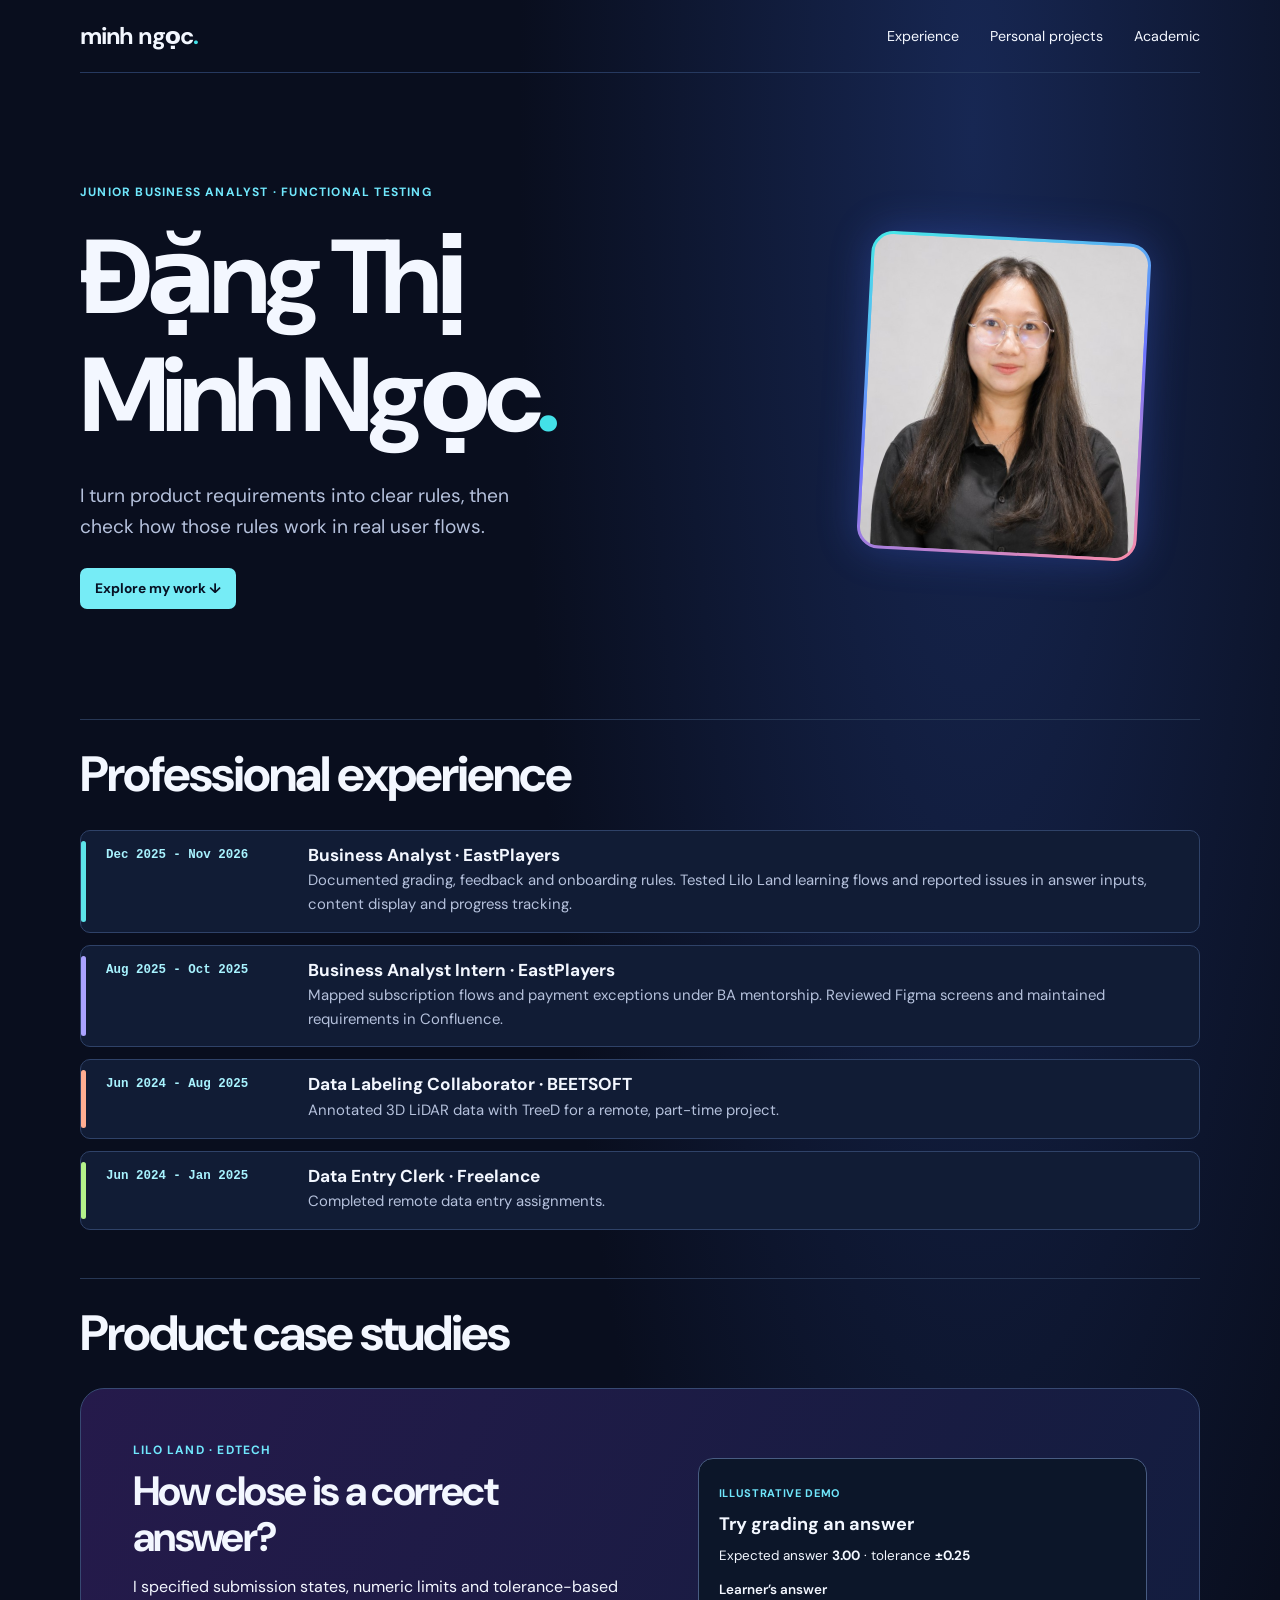
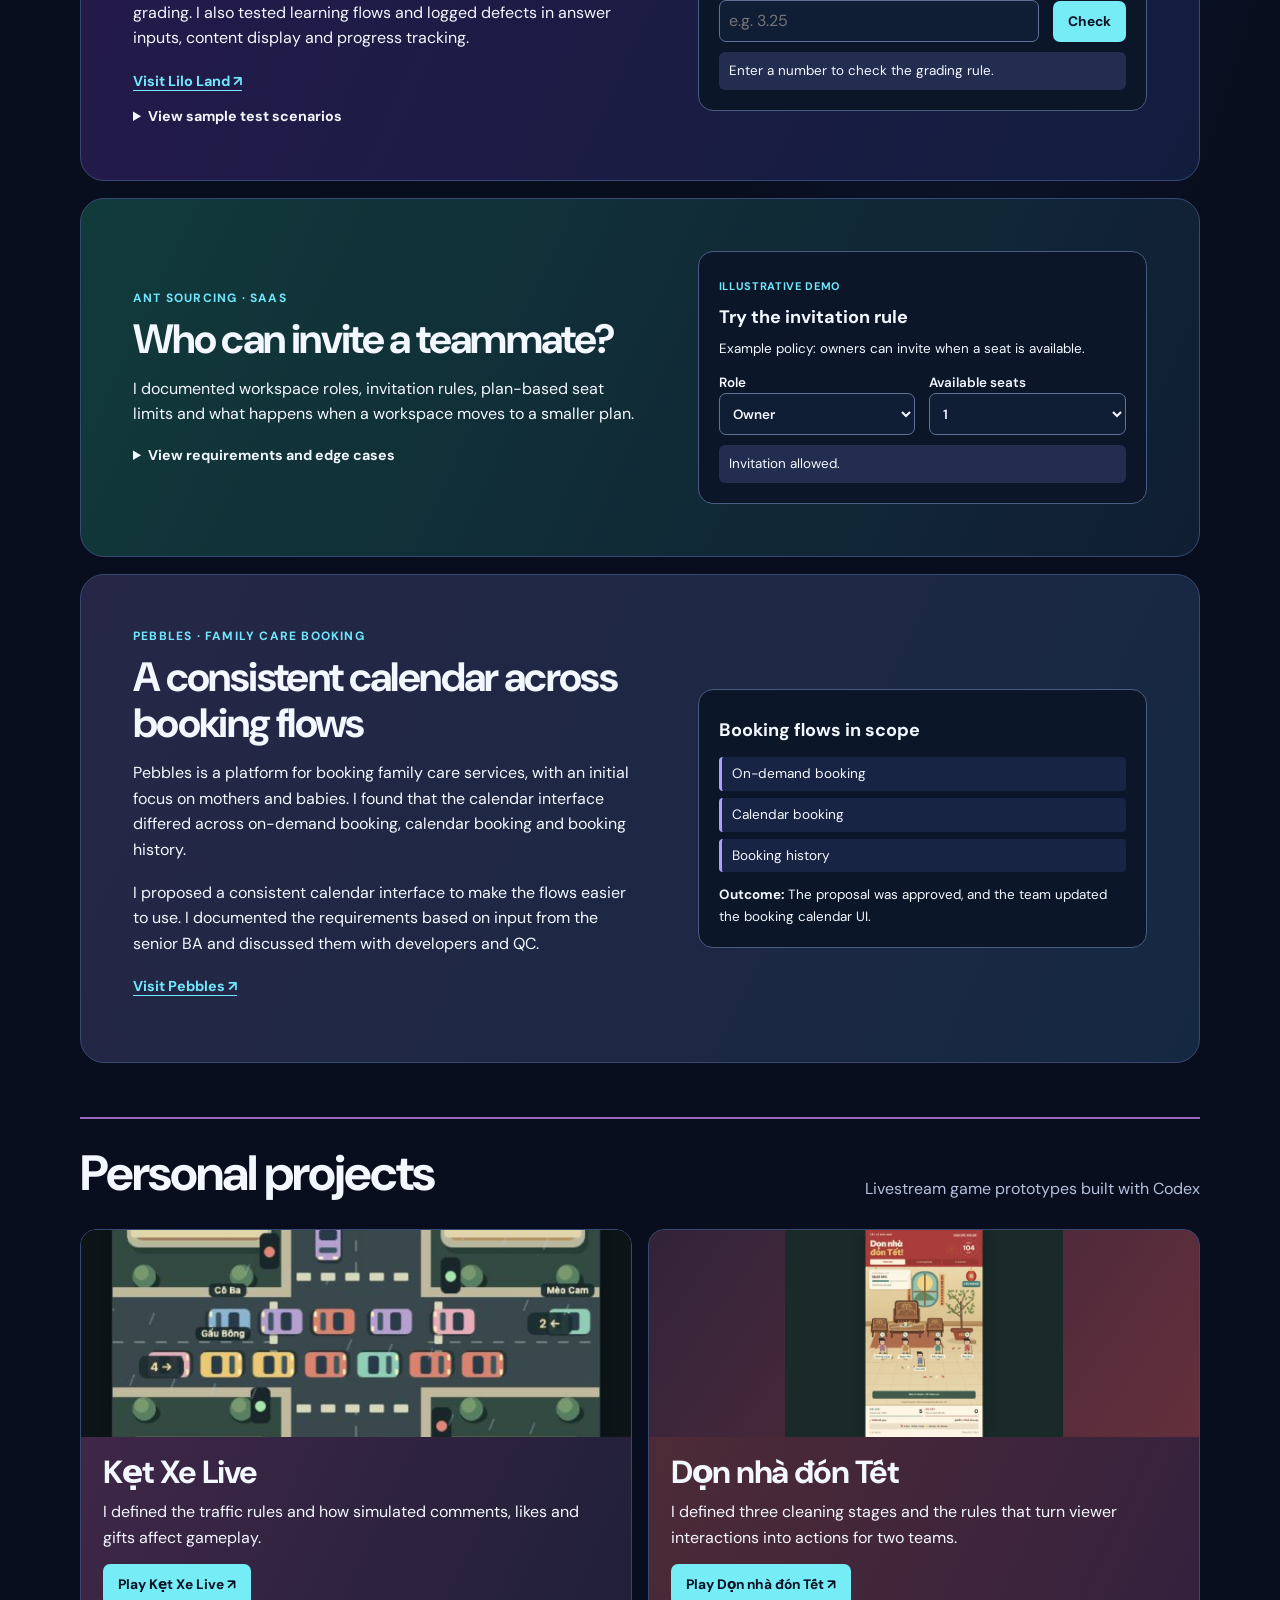
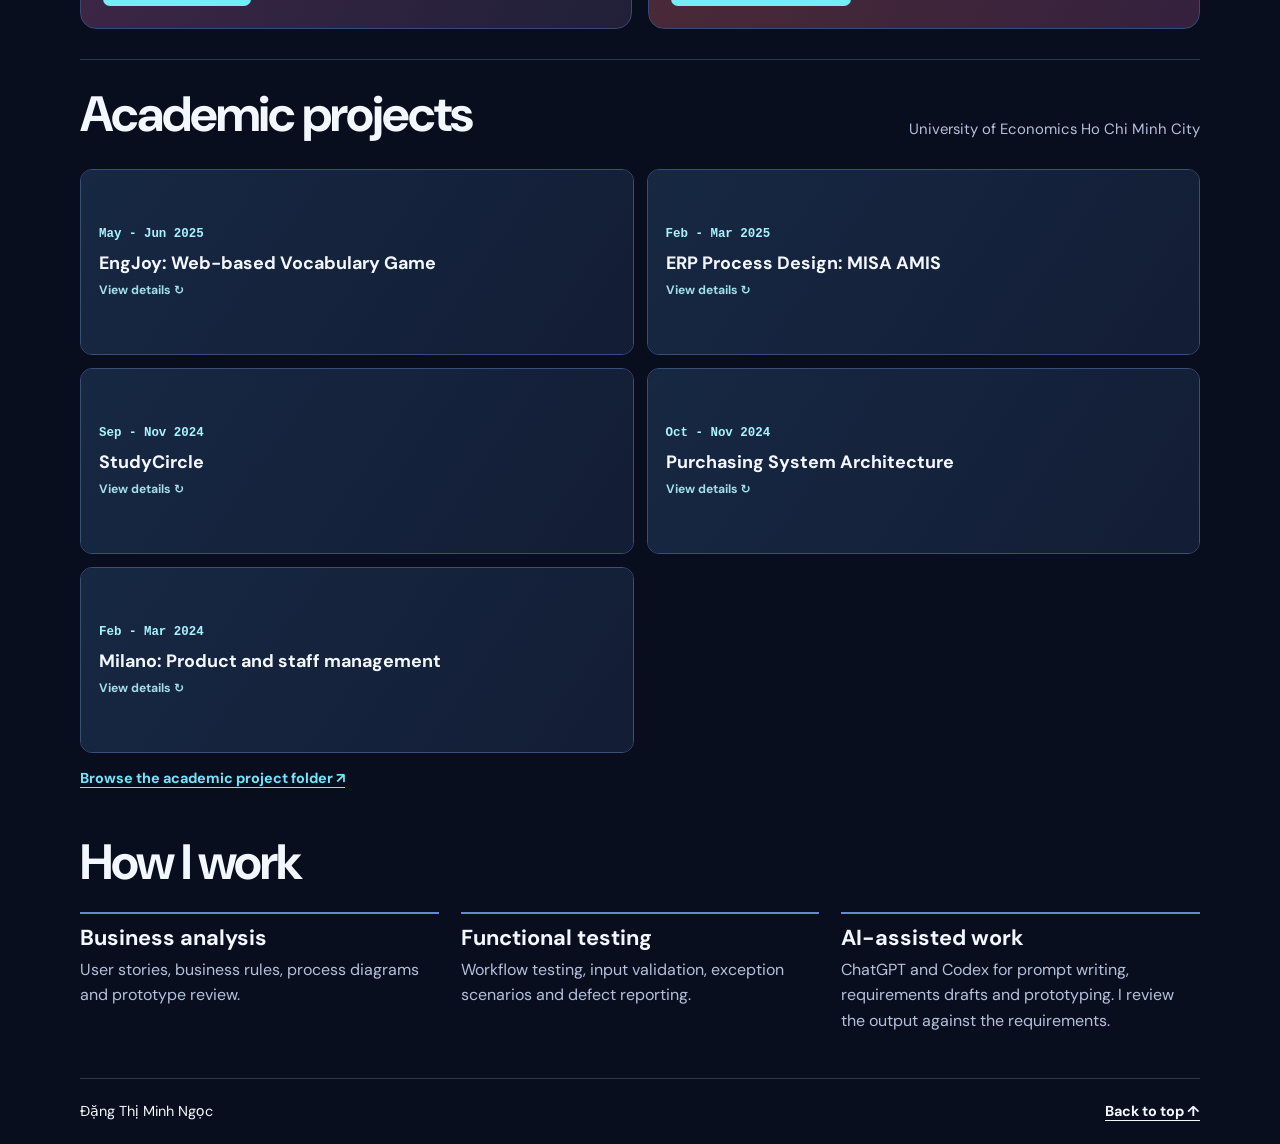
==== index.html @ a95e56b0 "Record approved Pebbles calendar update" ====
<!doctype html>
<html lang="en">
<head>
<meta charset="utf-8">
<meta name="viewport" content="width=device-width,initial-scale=1">
<meta name="description" content="Đặng Thị Minh Ngọc’s portfolio of business analysis, functional testing and AI-assisted prototyping.">
<title>Minh Ngọc · Business Analyst Portfolio</title>
<link rel="stylesheet" href="style.css?v=20261112-3">
<script src="portfolio.js?v=20261112-3" defer></script>
</head>
<body>
<a class="skip" href="#main">Skip to content</a>
<header class="shell nav"><a class="wordmark" href="#">minh ngọc<span>.</span></a><nav aria-label="Main"><a href="#experience">Experience</a><a href="#personal">Personal projects</a><a href="#academic">Academic</a></nav></header>
<main id="main">
<section class="shell hero">
  <div><p class="eyebrow">Junior Business Analyst · Functional Testing</p><h1>Đặng Thị<br>Minh Ngọc<span>.</span></h1>
  <p class="intro">I turn product requirements into clear rules, then check how those rules work in real user flows.</p>
  <div class="actions"><a class="button" href="#work">Explore my work ↓</a></div></div>
  <figure class="hero-photo"><img src="portrait-ngoc.jpg" alt="Portrait of Đặng Thị Minh Ngọc" width="648" height="810"></figure>
</section>
<section class="shell timeline-section" id="experience">
  <div class="section-title"><h2>Professional experience</h2></div>
  <ol class="timeline">
    <li><time>Dec 2025 - Nov 2026</time><div><h3>Business Analyst · EastPlayers</h3><p>Documented grading, feedback and onboarding rules. Tested Lilo Land learning flows and reported issues in answer inputs, content display and progress tracking.</p></div></li>
    <li><time>Aug 2025 - Oct 2025</time><div><h3>Business Analyst Intern · EastPlayers</h3><p>Mapped subscription flows and payment exceptions under BA mentorship. Reviewed Figma screens and maintained requirements in Confluence.</p></div></li>
    <li><time>Jun 2024 - Aug 2025</time><div><h3>Data Labeling Collaborator · BEETSOFT</h3><p>Annotated 3D LiDAR data with TreeD for a remote, part-time project.</p></div></li>
    <li><time>Jun 2024 - Jan 2025</time><div><h3>Data Entry Clerk · Freelance</h3><p>Completed remote data entry assignments.</p></div></li>
  </ol>
</section>
<section class="shell work" id="work">
  <div class="section-title"><h2>Product case studies</h2></div>
  <article class="case lilac" id="lilo">
    <div class="case-copy"><p class="eyebrow">Lilo Land · EdTech</p><h3>How close is a correct answer?</h3><p>I specified submission states, numeric limits and tolerance-based grading. I also tested learning flows and logged defects in answer inputs, content display and progress tracking.</p>
    <a class="text-link product-link" href="https://liloland.ai/">Visit Lilo Land ↗</a><details><summary>View sample test scenarios</summary><table><thead><tr><th scope="col">Input</th><th scope="col">Expected result</th></tr></thead><tbody><tr><td>3.25</td><td>Accepted at the upper boundary</td></tr><tr><td>3.26</td><td>Outside the allowed range</td></tr><tr><td>Empty</td><td>Prompt to enter a number</td></tr></tbody></table></details></div>
    <div class="sample"><span class="tag">Illustrative demo</span><h4>Try grading an answer</h4><p>Expected answer <strong>3.00</strong> · tolerance <strong>±0.25</strong></p>
    <form id="grade"><label for="answer">Learner’s answer</label><div class="row"><input id="answer" type="number" step="any" placeholder="e.g. 3.25"><button>Check</button></div></form><p id="grade-result" role="status">Enter a number to check the grading rule.</p></div>
  </article>
  <article class="case mint" id="ant">
    <div class="case-copy"><p class="eyebrow">Ant Sourcing · SaaS</p><h3>Who can invite a teammate?</h3><p>I documented workspace roles, invitation rules, plan-based seat limits and what happens when a workspace moves to a smaller plan.</p><details><summary>View requirements and edge cases</summary><ul><li>Define which roles can invite members.</li><li>Check the seat limit before allowing an invitation.</li><li>Describe the effect of a lower limit when a plan changes.</li></ul></details></div>
    <div class="sample"><span class="tag">Illustrative demo</span><h4>Try the invitation rule</h4><p>Example policy: owners can invite when a seat is available.</p><div class="fields"><label>Role<select id="role"><option>Owner</option><option>Member</option></select></label><label>Available seats<select id="seats"><option>1</option><option>0</option></select></label></div><p id="invite-result" role="status">Invitation allowed.</p></div>
  </article>
  <article class="case pebbles" id="pebbles">
    <div class="case-copy"><p class="eyebrow">Pebbles · Family care booking</p>
      <h3>A consistent calendar across booking flows</h3>
      <p>Pebbles is a platform for booking family care services, with an initial focus on mothers and babies. I found that the calendar interface differed across on-demand booking, calendar booking and booking history.</p>
      <p>I proposed a consistent calendar interface to make the flows easier to use. I documented the requirements based on input from the senior BA and discussed them with developers and QC.</p>
      <a class="text-link product-link" href="https://www.pebbles.vn/">Visit Pebbles ↗</a>
    </div>
    <div class="sample pebbles-scope"><h4>Booking flows in scope</h4><ul><li>On-demand booking</li><li>Calendar booking</li><li>Booking history</li></ul><p><strong>Outcome:</strong> The proposal was approved, and the team updated the booking calendar UI.</p></div>
  </article>
</section>
<section class="shell personal" id="personal">
  <div class="section-title"><h2>Personal projects</h2><p>Livestream game prototypes built with Codex</p></div>
  <div class="personal-grid">
  <article class="case peach" id="game">
    <a class="game-shot traffic-shot" href="ket-xe-live.html" aria-label="Play Kẹt Xe Live"><img src="ket-xe-preview-road.png" alt="An early prototype of Kẹt Xe Live showing cars at an intersection" width="609" height="1049" loading="lazy"></a>
    <div class="case-copy"><h3>Kẹt Xe Live</h3><p>I defined the traffic rules and how simulated comments, likes and gifts affect gameplay.</p><a class="button" href="ket-xe-live.html">Play Kẹt Xe Live ↗</a></div>
  </article>
  <article class="case coral" id="tet">
    <a class="game-shot tet-shot" href="don-nha-don-tet.html" aria-label="Play Dọn nhà đón Tết"><img src="don-nha-don-tet.webp" alt="Dọn nhà đón Tết game preview" loading="lazy"></a>
    <div class="case-copy"><h3>Dọn nhà đón Tết</h3><p>I defined three cleaning stages and the rules that turn viewer interactions into actions for two teams.</p><a class="button" href="don-nha-don-tet.html">Play Dọn nhà đón Tết ↗</a></div>
  </article>
  </div>
</section>
<section class="shell academic" id="academic">
  <div class="section-title"><h2>Academic projects</h2><p>University of Economics Ho Chi Minh City</p></div>
  <div class="academic-grid">
    <article class="flashcard" id="academic-engjoy">
      <button type="button" class="flash-front" aria-expanded="false" aria-controls="back-engjoy" aria-label="Show details for EngJoy: Web-based Vocabulary Game">
        <time>May - Jun 2025</time><span class="flash-title">EngJoy: Web-based Vocabulary Game</span><span class="flip-label">View details ↻</span>
      </button>
      <div class="flash-back" id="back-engjoy" hidden>
        <h3>EngJoy: Web-based Vocabulary Game</h3><p>Documented game rules, player profiles and admin functions. Collaborated on Figma screens and basic HTML/CSS.</p>
        <div class="flash-actions"><a href="https://docs.google.com/document/d/1dNjX5v_rsX0HrX28JHPw7jKJvVsQjru3HHD4b1sFQSo/view" class="text-link">View project report ↗</a><button type="button" class="flash-return" aria-label="Back to EngJoy: Web-based Vocabulary Game card">Back ↺</button></div>
      </div>
    </article>
    <article class="flashcard" id="academic-erp">
      <button type="button" class="flash-front" aria-expanded="false" aria-controls="back-erp" aria-label="Show details for ERP Process Design: MISA AMIS">
        <time>Feb - Mar 2025</time><span class="flash-title">ERP Process Design: MISA AMIS</span><span class="flip-label">View details ↻</span>
      </button>
      <div class="flash-back" id="back-erp" hidden>
        <h3>ERP Process Design: MISA AMIS</h3><p>Mapped purchasing and warehouse dispatch and proposed revised processes for a coffee retail chain.</p>
        <div class="flash-actions"><button type="button" class="flash-return" aria-label="Back to ERP Process Design: MISA AMIS card">Back ↺</button></div>
      </div>
    </article>
    <article class="flashcard" id="academic-study">
      <button type="button" class="flash-front" aria-expanded="false" aria-controls="back-study" aria-label="Show details for StudyCircle">
        <time>Sep - Nov 2024</time><span class="flash-title">StudyCircle</span><span class="flip-label">View details ↻</span>
      </button>
      <div class="flash-back" id="back-study" hidden>
        <h3>StudyCircle</h3><p>Helped define features, researched algorithms and built a preliminary WordPress interface for a student collaboration app.</p>
        <div class="flash-actions"><a href="https://docs.google.com/document/d/1-D1Rdw1nfW8jF8IKdkCRYroiP7zIFr1aZHZcARlLDfw/view" class="text-link">View project report ↗</a><button type="button" class="flash-return" aria-label="Back to StudyCircle card">Back ↺</button></div>
      </div>
    </article>
    <article class="flashcard" id="academic-architecture">
      <button type="button" class="flash-front" aria-expanded="false" aria-controls="back-architecture" aria-label="Show details for Purchasing System Architecture">
        <time>Oct - Nov 2024</time><span class="flash-title">Purchasing System Architecture</span><span class="flip-label">View details ↻</span>
      </button>
      <div class="flash-back" id="back-architecture" hidden>
        <h3>Purchasing System Architecture</h3><p>Team project on purchasing operations at Vinut. Mapped purchasing processes and designed functions, an entity relationship diagram and a database schema.</p>
        <div class="flash-actions"><a href="https://docs.google.com/document/d/1ZrGFgz8jDuLn7YAg0ONEC8E73c12IkRY_nWudSZBiCc/view" class="text-link">View project report ↗</a><button type="button" class="flash-return" aria-label="Back to Purchasing System Architecture card">Back ↺</button></div>
      </div>
    </article>
    <article class="flashcard" id="academic-milano">
      <button type="button" class="flash-front" aria-expanded="false" aria-controls="back-milano" aria-label="Show details for Milano: Product and staff management">
        <time>Feb - Mar 2024</time><span class="flash-title">Milano: Product and staff management</span><span class="flip-label">View details ↻</span>
      </button>
      <div class="flash-back" id="back-milano" hidden>
        <h3>Milano: Product and staff management</h3><p>Analysed workflows and modelled proposed changes with BPMN for a fictional company.</p>
        <div class="flash-actions"><button type="button" class="flash-return" aria-label="Back to Milano: Product and staff management card">Back ↺</button></div>
      </div>
    </article>
  </div>
  <a class="text-link academic-folder" href="https://drive.google.com/drive/folders/10Fy2Ztb4IAfSUPyuUKU3ZJGUGBZJPNnF">Browse the academic project folder ↗</a>
</section>
<section class="shell skills" id="skills"><h2>How I work</h2><div class="skills-grid"><div><h3>Business analysis</h3><p>User stories, business rules, process diagrams and prototype review.</p></div><div><h3>Functional testing</h3><p>Workflow testing, input validation, exception scenarios and defect reporting.</p></div><div><h3>AI-assisted work</h3><p>ChatGPT and Codex for prompt writing, requirements drafts and prototyping. I review the output against the requirements.</p></div></div></section>
</main>
<footer class="shell footer"><span>Đặng Thị Minh Ngọc</span><a class="text-link" href="#main">Back to top ↑</a></footer>
</body></html>
---- style.css ----
@import url('https://fonts.googleapis.com/css2?family=DM+Sans:wght@400;500;600;700&family=Playfair+Display:wght@600;700&display=swap');
:root{color-scheme:light;--paper:#f9f7f0;--ink:#232139;--muted:#514e62;--accent:#50328a;--line:#ded9e2;--body:"DM Sans",system-ui,sans-serif;--display:"Playfair Display",Georgia,serif}
*{box-sizing:border-box}
html{scroll-behavior:smooth}
body{margin:0;background:var(--paper);color:var(--ink);font:1rem/1.6 var(--body)}
a{color:inherit}
a:focus-visible,button:focus-visible,select:focus-visible,input:focus-visible,summary:focus-visible{outline:3px solid #7054a4;outline-offset:4px}
img{max-width:100%;display:block}
p,h1,h2,h3,h4,figure{margin:0}
.shell{width:min(1120px,calc(100% - 64px));margin-inline:auto}
.skip{position:absolute;top:-100px;left:10px;background:#fff;padding:12px;z-index:2}
.skip:focus{top:10px}
.nav,.footer{display:flex;justify-content:space-between;align-items:center;padding-block:21px;border-bottom:1px solid var(--line);gap:16px}
.wordmark{font:700 1.48rem var(--display);text-decoration:none;white-space:nowrap}
.wordmark span,.hero h1 span{color:#7659af}
nav{display:flex;gap:clamp(12px,3vw,31px);align-items:center;font-size:.89rem}
nav a{text-decoration:none}
nav a:hover,.text-link:hover{text-decoration:underline}
.nav-cv{border:1px solid #b9a7d3;padding:6px 12px;border-radius:40px;white-space:nowrap}
.hero{display:grid;grid-template-columns:1.4fr .6fr;align-items:center;gap:clamp(24px,6vw,90px);padding-block:clamp(50px,9vw,110px)}
.eyebrow{font-size:.75rem;font-weight:700;letter-spacing:.10em;text-transform:uppercase;color:var(--accent)}
h1,h2,h3{font-family:var(--display);line-height:1.12}
.hero h1{font-size:clamp(3.1rem,8.6vw,7rem);margin:.16em 0 .26em;letter-spacing:-.065em}
.intro{max-width:460px;color:var(--muted);font-size:clamp(1rem,2vw,1.2rem)}
.hero-image{background:#e7dff4;border-radius:49% 49% 22px 22px;padding:13px;max-width:310px;justify-self:center;transform:rotate(3deg)}
.hero-image img{width:100%;height:auto;aspect-ratio:4/4.85;object-fit:cover;object-position:center 33%;border-radius:49% 49% 13px 13px}
figcaption{font-size:.75rem;text-align:center;margin-top:9px}
.actions,.row,.fields{display:flex;align-items:center;gap:14px;flex-wrap:wrap}
.actions{margin-top:25px}
.button,button{display:inline-block;background:var(--ink);color:#fff;text-decoration:none;border:0;border-radius:7px;padding:11px 15px;font:600 .86rem/1.4 var(--body);cursor:pointer}
.button:hover,button:hover{background:var(--accent)}
.text-link{font-size:.9rem;font-weight:700;text-underline-offset:4px}
.section-title{border-top:1px solid var(--line);padding-block:27px;display:flex;align-items:end;justify-content:space-between;gap:14px;flex-wrap:wrap}
h2{font-size:clamp(2rem,4vw,3.1rem);letter-spacing:-.04em}
.section-title p,.skills p{color:var(--muted)}
.case{display:grid;grid-template-columns:1.06fr .94fr;gap:clamp(24px,5vw,58px);align-items:center;padding:clamp(21px,5vw,52px);border-radius:24px;margin-bottom:17px}
.lilac{background:#ece4f7}.mint{background:#e3efe5}.peach{background:#f5e8dd}
.case h3{font-size:clamp(1.75rem,4vw,2.65rem);letter-spacing:-.04em;margin:9px 0 13px}
.case-copy p:not(.eyebrow){margin-bottom:17px}
.sample{padding:20px;background:#fffdfb;border:1px solid #d7cbe3;border-radius:15px}
.tag{font-size:.69rem;color:var(--accent);font-weight:700;text-transform:uppercase;letter-spacing:.06em}
.sample h4{margin:6px 0;font-size:1.13rem}
.sample p,.sample label{font-size:.84rem}
form,.fields{margin-top:12px}
label{display:block;font-weight:600}
input,select{width:100%;font:inherit;min-height:42px;border:1px solid #aca2b7;border-radius:7px;padding:7px 9px;background:white;color:var(--ink)}
.row input{flex:1;min-width:100px}
.fields label{flex:1;min-width:100px}
[role=status]{margin-top:10px;background:#f1edf7;padding:8px 10px;border-radius:6px;min-height:38px}
summary{font-size:.89rem;font-weight:700;cursor:pointer}
table{border-collapse:collapse;margin-top:10px;font-size:.83rem;text-align:left;width:100%}
td,th{border-bottom:1px solid #c8bfd4;padding:6px 8px}
.game-shot{display:block;border-radius:12px;overflow:hidden;background:#251b35}
.game-shot img{width:100%;height:auto}
.skills{padding-block:44px}
.skills-grid{display:grid;grid-template-columns:repeat(3,1fr);gap:22px;margin-top:22px}
.skills-grid div{border-top:2px solid #c5b4e3;padding-top:12px}
.skills-grid h3{font-size:1.36rem;margin-bottom:6px}
.footer{border-top:1px solid var(--line);border-bottom:0;font-size:.9rem}
@media(max-width:740px){.shell{width:calc(100% - 34px)}.case{grid-template-columns:1fr}.skills-grid{grid-template-columns:1fr}.hero{gap:25px}.hero-image{max-width:230px}.hero h1{font-size:clamp(2.55rem,9vw,4.8rem)}}
@media(max-width:490px){.hero{grid-template-columns:1fr}.hero-image{justify-self:start;width:135px;grid-row:1;border-radius:50% 50% 15px 15px;padding:7px}.hero{padding-block:32px}.hero h1{font-size:3.55rem}.hero-image figcaption{font-size:.57rem}.wordmark{font-size:1.18rem}.nav{gap:7px}.nav nav{gap:9px;font-size:.78rem}.nav-cv{padding:4px 8px}}
@media(prefers-reduced-motion:reduce){html{scroll-behavior:auto}}
.hero-card{justify-self:center;width:100%;max-width:340px;background:#e9e1f5;border-radius:19px;padding:24px;box-shadow:7px 8px 0 #d4c5ed;transform:rotate(3deg)}
.hero-card p:not(.eyebrow){display:flex;align-items:center;gap:12px;padding:11px 0;border-bottom:1px solid #cbbce1;font-size:.91rem;font-weight:600}
.hero-card p:last-child{border-bottom:0}
.hero-card span{font-size:.73rem;color:var(--accent)}
@media(max-width:490px){.hero-card{justify-self:start;margin:4px 0 14px;transform:none;max-width:100%}}

/* Portfolio theme */
:root{color-scheme:dark;--paper:#090e1e;--ink:#f3f7ff;--muted:#b5c1dc;--accent:#70e7fc;--line:#273755;--display:"DM Sans",system-ui,sans-serif}
body{background:radial-gradient(ellipse at 76% 3%,#172753 0,transparent 33%),var(--paper)}
.skip{background:#13213b}
.nav{border-color:#26395f}.wordmark{letter-spacing:-.05em}.wordmark span,.hero h1 span{color:#43e1e8}
.hero{grid-template-columns:1.25fr .75fr;position:relative}
.hero h1{font-size:clamp(3.4rem,8.2vw,7rem);font-weight:700}
.hero-photo{margin:0;justify-self:center;width:min(100%,280px);padding:3px;background:linear-gradient(155deg,#46ebe8,#6d74ff 53%,#fb8da9);border-radius:22px;box-shadow:0 0 40px #486df54d;transform:rotate(3deg);overflow:hidden}
.hero-photo img{width:100%;height:auto;aspect-ratio:4/4.55;object-fit:cover;object-position:center 36%;border-radius:19px}
.hero-photo figcaption{margin:0;padding:8px 5px;text-align:center;background:#111a31;color:#deebff;font-size:.72rem;border-radius:0 0 18px 18px}
.button,button{background:#76ecf6;color:#071124;font-weight:700}
.button:hover,button:hover{background:#b9f9ff}
h2{font-weight:700}
.timeline{margin:0 0 48px;padding:0;list-style:none;display:grid;gap:12px}
.timeline li{position:relative;display:grid;grid-template-columns:180px 1fr;gap:22px;padding:15px 20px 15px 25px;border:1px solid #2f4268;border-radius:10px;background:#111c35}
.timeline li::before{content:"";width:5px;position:absolute;inset:10px auto 10px 0;border-radius:3px;background:#5de4ea}
.timeline li:nth-child(2)::before{background:#aaa2ff}.timeline li:nth-child(3)::before{background:#ffad91}.timeline li:nth-child(4)::before{background:#b4f28a}
.timeline time,.academic time{font:600 .78rem/1.5 ui-monospace,monospace;color:#a8f3ff}
.timeline h3,.academic h3{font-size:1.08rem;margin-bottom:4px}
.timeline p,.academic p{color:var(--muted);font-size:.93rem}
.case{border:1px solid #374972}
.case.lilac{background:linear-gradient(115deg,#251a4b,#121d3e)}
.case.mint{background:linear-gradient(115deg,#113a3b,#101e33)}
.case.peach{background:linear-gradient(115deg,#442849,#202038)}
.case.coral{background:linear-gradient(115deg,#512c35,#34213e)}
.case h3{font-size:clamp(1.6rem,3.2vw,2.6rem)}
.sample{background:#0c1629;border-color:#485c82}
.sample [role=status]{background:#222d50}
input,select{background:#101e35;color:var(--ink);border-color:#617196}
td,th{border-color:#485777}
.product-link{display:inline-block;margin:0 0 12px;color:var(--accent)}
.academic-grid{display:grid;grid-template-columns:repeat(2,1fr);gap:13px}
.academic-grid article{background:#121d37;border:1px solid #354a76;border-radius:12px;padding:19px}
.academic-grid h3{margin-top:7px}
.skills-grid div{border-color:#6588ce}
@media(max-width:740px){.hero h1{font-size:clamp(2.6rem,9vw,5.2rem)}}
@media(max-width:490px){.nav{flex-wrap:wrap;gap:7px}.nav nav{gap:13px}.hero{grid-template-columns:1fr}.hero-photo{justify-self:start;width:140px;grid-row:1;transform:none}.hero h1{font-size:clamp(2.65rem,11vw,3.6rem)}.timeline li{grid-template-columns:1fr;gap:5px}.academic-grid{grid-template-columns:1fr}}

.hero-photo img{display:block}
.timeline-section .section-title h2,.personal .section-title h2{text-transform:none}
.case.pebbles{background:linear-gradient(115deg,#262746,#152842)}
.pebbles-scope ul{list-style:none;margin:12px 0;padding:0;display:grid;gap:7px}
.pebbles-scope li{border-left:3px solid #aaa2ff;background:#172443;padding:6px 10px;border-radius:4px;font-size:.85rem}
.personal{margin-top:54px;padding-bottom:30px}
.personal .section-title{border-top:2px solid #9669bf}
.personal-grid{display:grid;grid-template-columns:repeat(2,minmax(0,1fr));gap:16px}
.personal-grid .case{display:flex;flex-direction:column;align-items:stretch;gap:0;padding:0;overflow:hidden;margin:0;border-radius:16px}
.personal-grid .case-copy{display:flex;flex-direction:column;align-items:start;flex:1;padding:18px 22px 22px}
.personal-grid .case h3{margin:0 0 8px;font-size:clamp(1.4rem,3vw,2rem)}
.personal-grid .case-copy p{margin-bottom:14px}
.personal-grid .button{margin-top:auto}
.personal-grid .game-shot{border-radius:0;aspect-ratio:2.65;min-height:135px}
.personal-grid .game-shot img{width:100%;height:100%;object-fit:cover}
.traffic-shot img{object-position:center 52%}
.personal-grid .tet-shot img{object-fit:contain;background:linear-gradient(125deg,#322339,#642f3c)}
.academic-grid .flashcard{display:grid;min-height:186px;padding:0;overflow:hidden;border-color:#394f7a}
.flash-front,.flash-back{min-width:0;padding:18px;display:flex;flex-direction:column;gap:8px;align-items:flex-start;justify-content:center}
.flash-front[hidden],.flash-back[hidden]{display:none}
.flash-front{width:100%;text-align:left;background:linear-gradient(125deg,#172843,#131d35);color:var(--ink);border-radius:0}
.flash-front:hover{background:#223859}
.flash-front:focus-visible{outline-offset:-5px}
.flash-title{font-size:1.12rem;line-height:1.25}
.flip-label{color:#a3dfe8;font-size:.76rem}
.flash-back{background:#172746;animation:reveal-card .23s ease}
.flash-back h3{margin:0}
.flash-actions{display:flex;align-items:center;gap:12px;flex-wrap:wrap}
.flash-return{border:1px solid #5976a8;background:#233759;color:var(--ink);padding:5px 9px;font-size:.78rem}
.flash-return:hover{background:#334c75}
.academic-folder{display:inline-block;margin-top:14px;color:var(--accent)}
@keyframes reveal-card{from{transform:perspective(800px) rotateY(-14deg);opacity:.45}to{transform:perspective(800px) rotateY(0);opacity:1}}
@media(prefers-reduced-motion:reduce){.flash-back{animation:none}}
@media(max-width:650px){.personal-grid{grid-template-columns:1fr}.personal{margin-top:36px}}
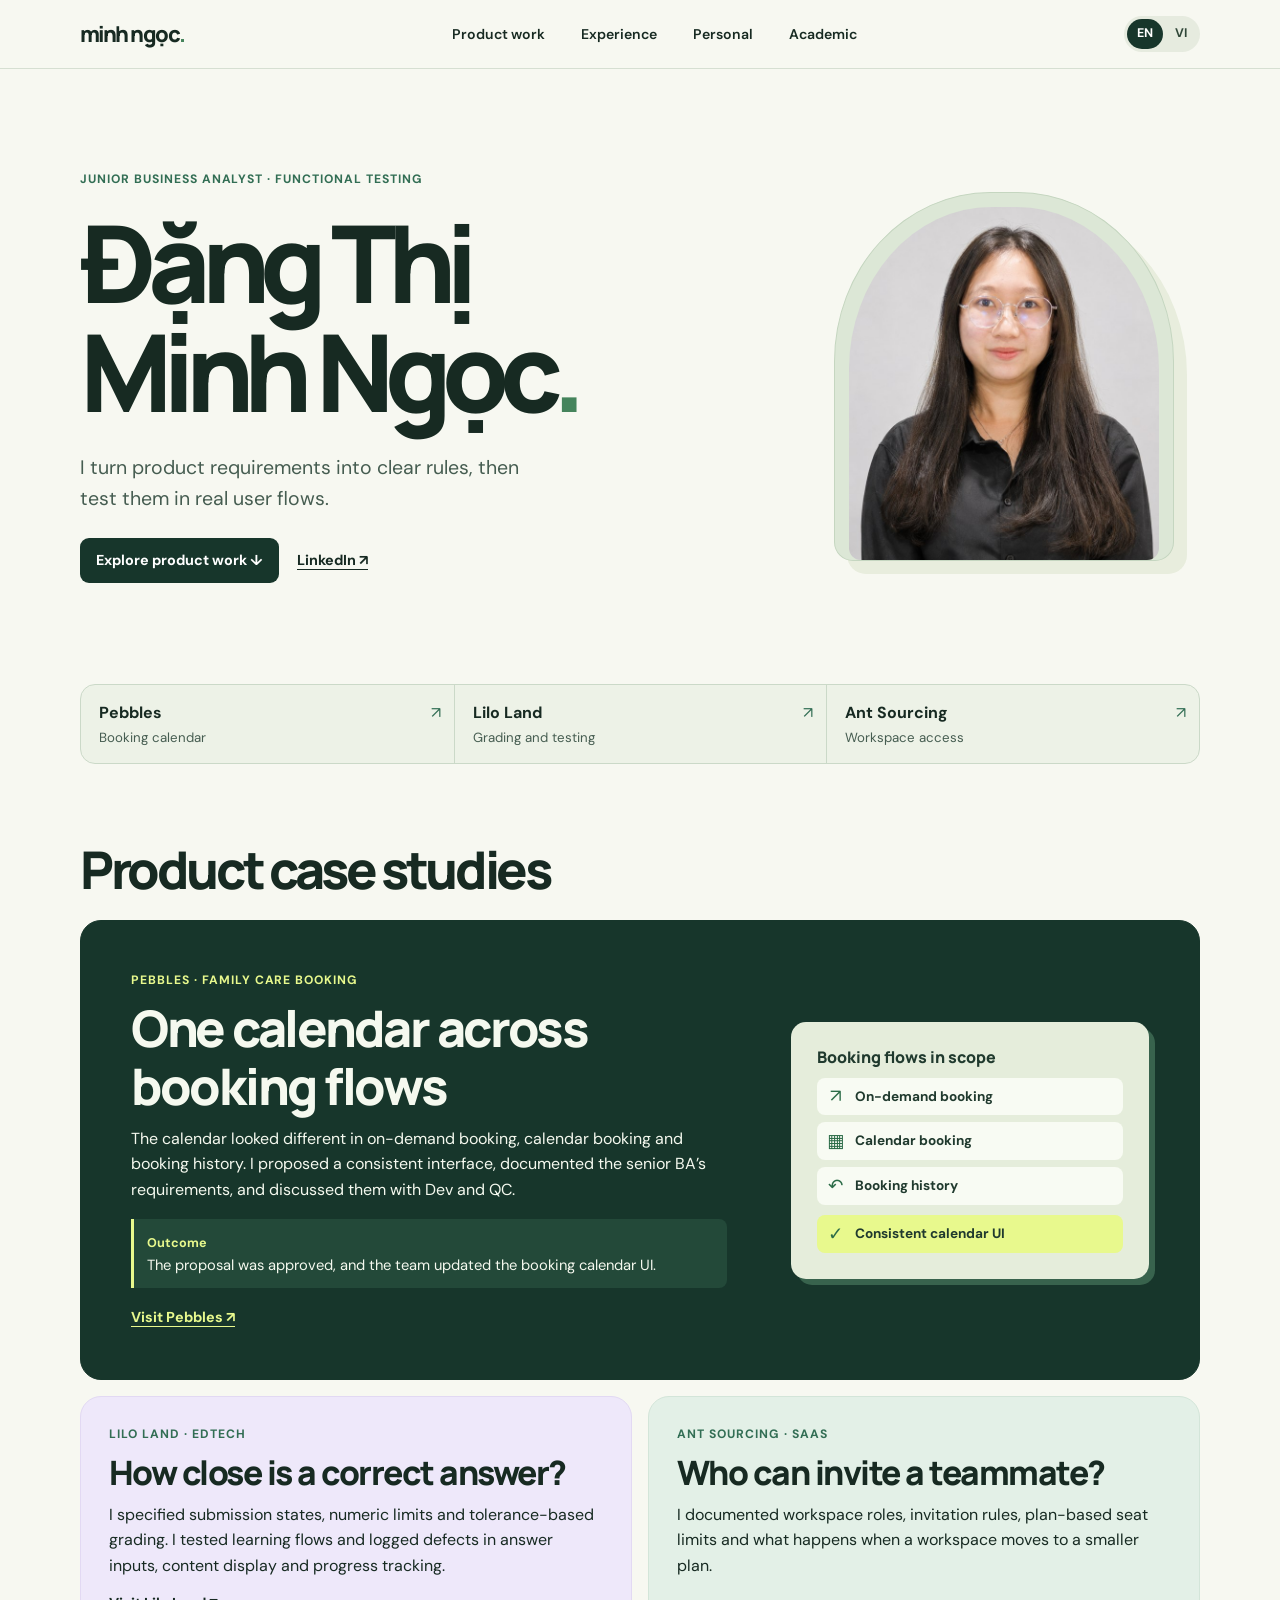
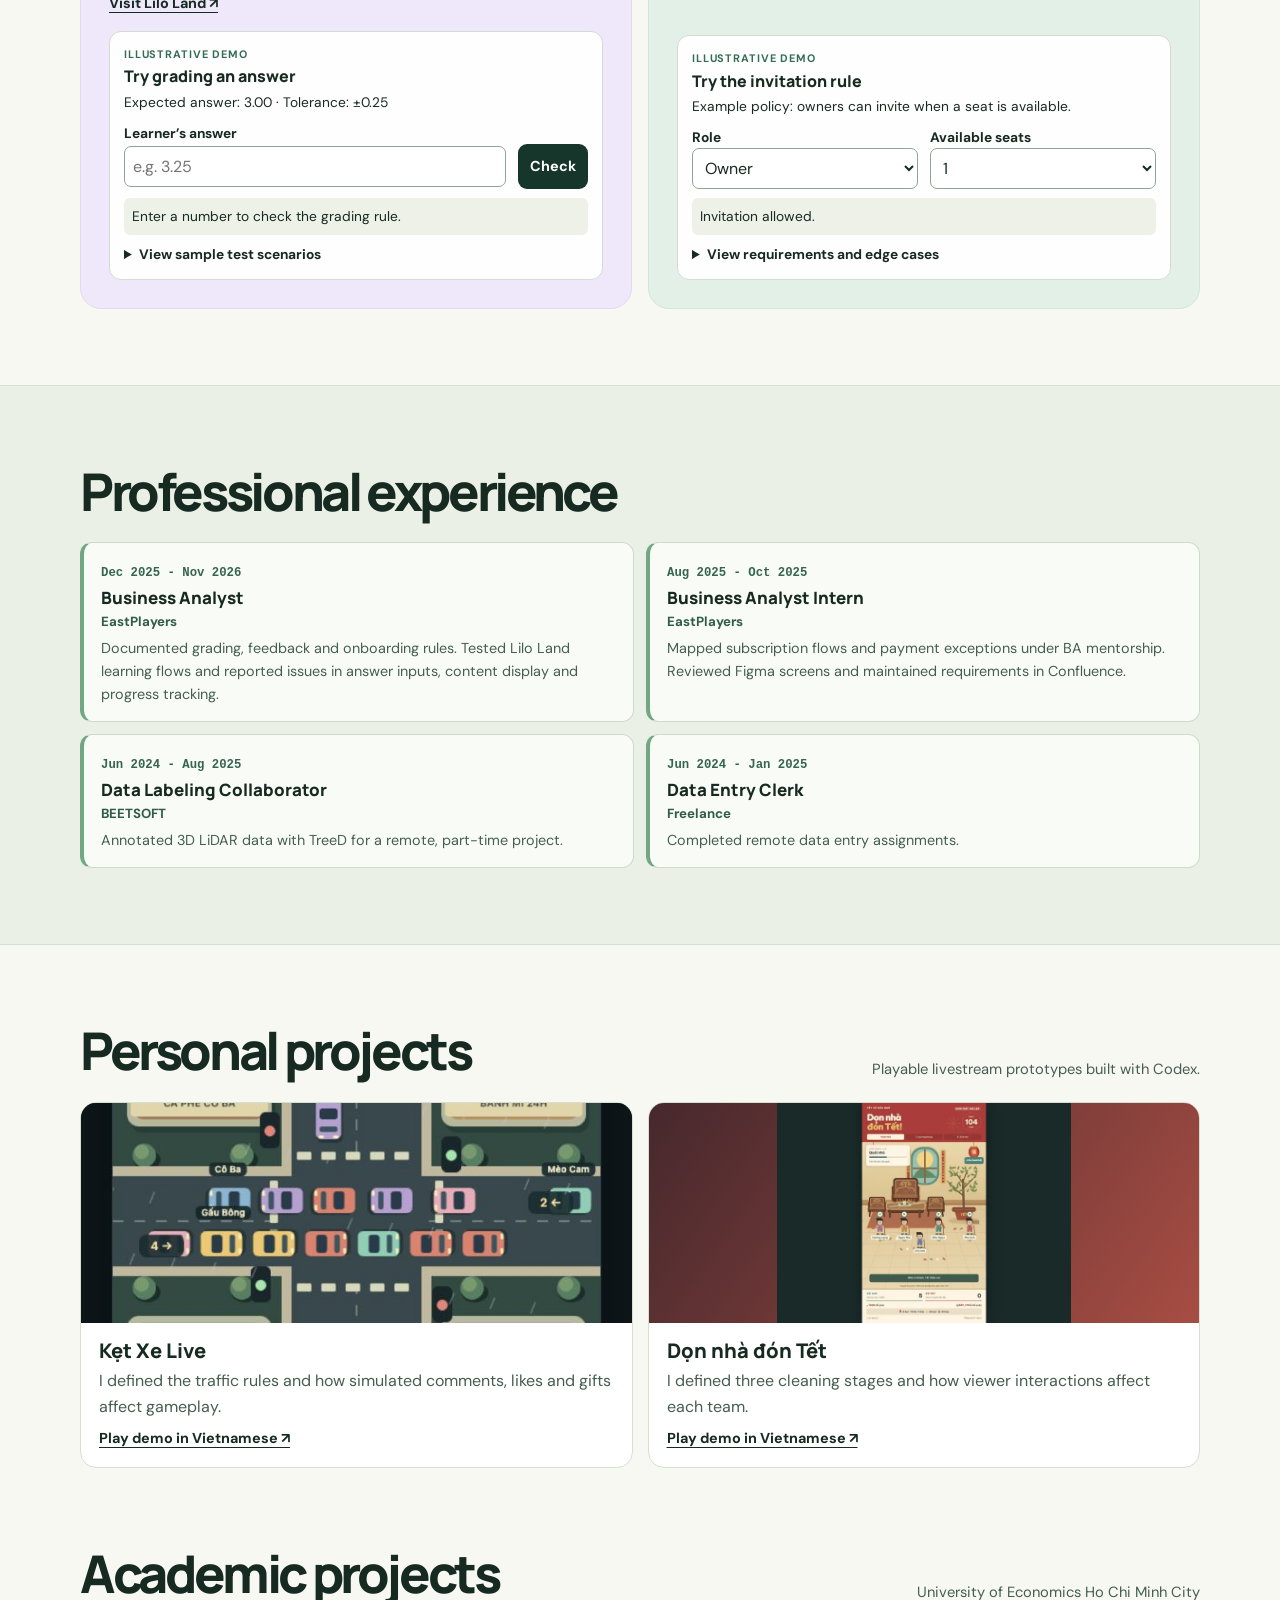
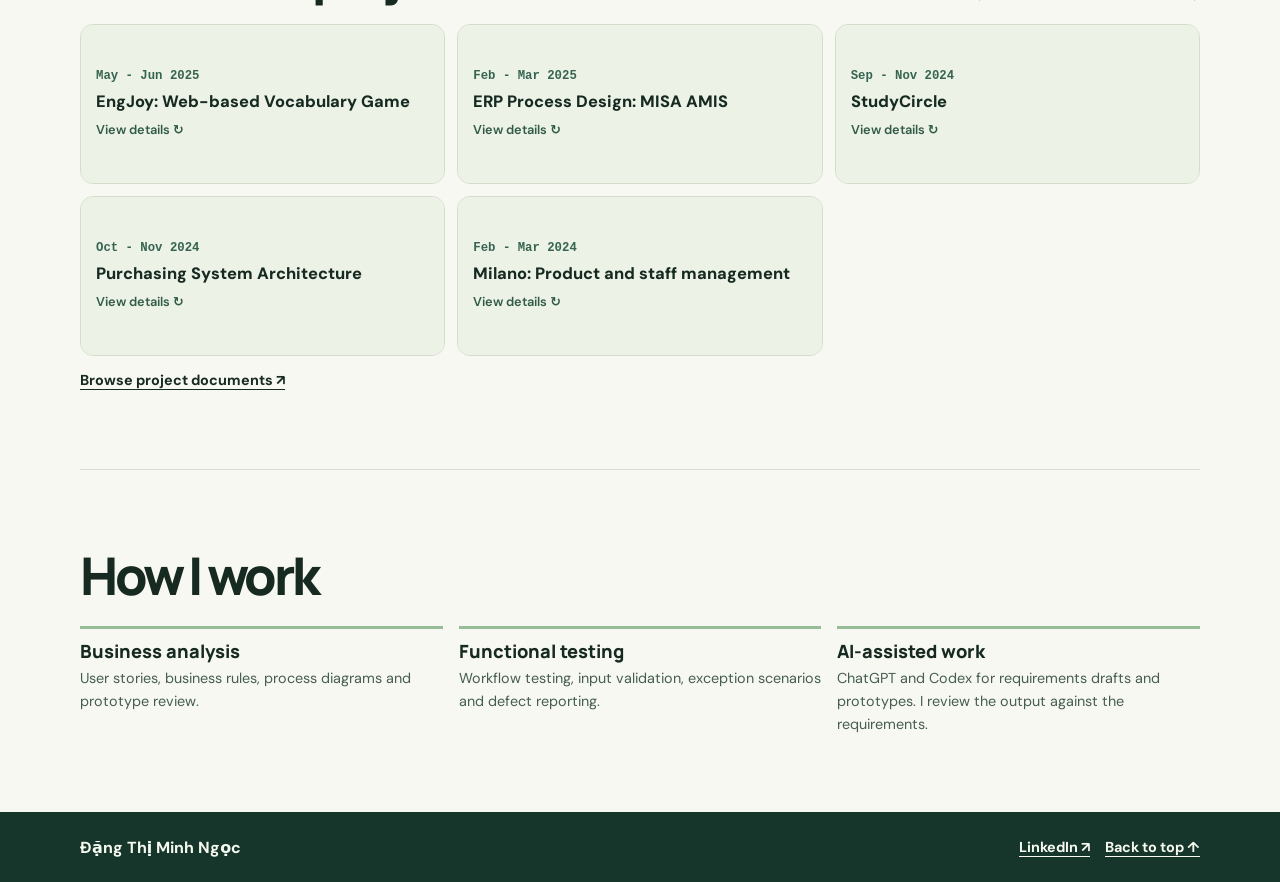
==== commit fa946f83: "Add bilingual portfolio and refresh project presentation" ====
--- a/index.html
+++ b/index.html
@@ -5,115 +5,199 @@
 <meta name="viewport" content="width=device-width,initial-scale=1">
 <meta name="description" content="Đặng Thị Minh Ngọc’s portfolio of business analysis, functional testing and AI-assisted prototyping.">
 <title>Minh Ngọc · Business Analyst Portfolio</title>
-<link rel="stylesheet" href="style.css?v=20261112-3">
-<script src="portfolio.js?v=20261112-3" defer></script>
+<link rel="stylesheet" href="style.css?v=20261112-4">
+<script src="portfolio.js?v=20261112-4" defer></script>
 </head>
 <body>
-<a class="skip" href="#main">Skip to content</a>
-<header class="shell nav"><a class="wordmark" href="#">minh ngọc<span>.</span></a><nav aria-label="Main"><a href="#experience">Experience</a><a href="#personal">Personal projects</a><a href="#academic">Academic</a></nav></header>
+<a data-vi="Bỏ qua đến nội dung" href="#main" class="skip">Skip to content</a>
+<header class="topbar">
+  <div class="shell navigation">
+    <a class="wordmark" href="#main">minh ngọc<span>.</span></a>
+    <nav aria-label="Main navigation" data-vi-aria-label="Điều hướng chính">
+      <a data-vi="Dự án công việc" href="#work" class="">Product work</a>
+      <a data-vi="Kinh nghiệm" href="#experience" class="">Experience</a>
+      <a data-vi="Cá nhân" href="#personal" class="">Personal</a>
+      <a data-vi="Học thuật" href="#academic" class="">Academic</a>
+    </nav>
+    <div class="languages" role="group" aria-label="Language" data-vi-aria-label="Ngôn ngữ">
+      <button type="button" data-language="en" aria-pressed="true" lang="en" aria-label="English">EN</button>
+      <button type="button" data-language="vi" aria-pressed="false" lang="vi" aria-label="Tiếng Việt">VI</button>
+    </div>
+  </div>
+</header>
 <main id="main">
-<section class="shell hero">
-  <div><p class="eyebrow">Junior Business Analyst · Functional Testing</p><h1>Đặng Thị<br>Minh Ngọc<span>.</span></h1>
-  <p class="intro">I turn product requirements into clear rules, then check how those rules work in real user flows.</p>
-  <div class="actions"><a class="button" href="#work">Explore my work ↓</a></div></div>
-  <figure class="hero-photo"><img src="portrait-ngoc.jpg" alt="Portrait of Đặng Thị Minh Ngọc" width="648" height="810"></figure>
-</section>
-<section class="shell timeline-section" id="experience">
-  <div class="section-title"><h2>Professional experience</h2></div>
-  <ol class="timeline">
-    <li><time>Dec 2025 - Nov 2026</time><div><h3>Business Analyst · EastPlayers</h3><p>Documented grading, feedback and onboarding rules. Tested Lilo Land learning flows and reported issues in answer inputs, content display and progress tracking.</p></div></li>
-    <li><time>Aug 2025 - Oct 2025</time><div><h3>Business Analyst Intern · EastPlayers</h3><p>Mapped subscription flows and payment exceptions under BA mentorship. Reviewed Figma screens and maintained requirements in Confluence.</p></div></li>
-    <li><time>Jun 2024 - Aug 2025</time><div><h3>Data Labeling Collaborator · BEETSOFT</h3><p>Annotated 3D LiDAR data with TreeD for a remote, part-time project.</p></div></li>
-    <li><time>Jun 2024 - Jan 2025</time><div><h3>Data Entry Clerk · Freelance</h3><p>Completed remote data entry assignments.</p></div></li>
-  </ol>
-</section>
-<section class="shell work" id="work">
-  <div class="section-title"><h2>Product case studies</h2></div>
-  <article class="case lilac" id="lilo">
-    <div class="case-copy"><p class="eyebrow">Lilo Land · EdTech</p><h3>How close is a correct answer?</h3><p>I specified submission states, numeric limits and tolerance-based grading. I also tested learning flows and logged defects in answer inputs, content display and progress tracking.</p>
-    <a class="text-link product-link" href="https://liloland.ai/">Visit Lilo Land ↗</a><details><summary>View sample test scenarios</summary><table><thead><tr><th scope="col">Input</th><th scope="col">Expected result</th></tr></thead><tbody><tr><td>3.25</td><td>Accepted at the upper boundary</td></tr><tr><td>3.26</td><td>Outside the allowed range</td></tr><tr><td>Empty</td><td>Prompt to enter a number</td></tr></tbody></table></details></div>
-    <div class="sample"><span class="tag">Illustrative demo</span><h4>Try grading an answer</h4><p>Expected answer <strong>3.00</strong> · tolerance <strong>±0.25</strong></p>
-    <form id="grade"><label for="answer">Learner’s answer</label><div class="row"><input id="answer" type="number" step="any" placeholder="e.g. 3.25"><button>Check</button></div></form><p id="grade-result" role="status">Enter a number to check the grading rule.</p></div>
-  </article>
-  <article class="case mint" id="ant">
-    <div class="case-copy"><p class="eyebrow">Ant Sourcing · SaaS</p><h3>Who can invite a teammate?</h3><p>I documented workspace roles, invitation rules, plan-based seat limits and what happens when a workspace moves to a smaller plan.</p><details><summary>View requirements and edge cases</summary><ul><li>Define which roles can invite members.</li><li>Check the seat limit before allowing an invitation.</li><li>Describe the effect of a lower limit when a plan changes.</li></ul></details></div>
-    <div class="sample"><span class="tag">Illustrative demo</span><h4>Try the invitation rule</h4><p>Example policy: owners can invite when a seat is available.</p><div class="fields"><label>Role<select id="role"><option>Owner</option><option>Member</option></select></label><label>Available seats<select id="seats"><option>1</option><option>0</option></select></label></div><p id="invite-result" role="status">Invitation allowed.</p></div>
-  </article>
-  <article class="case pebbles" id="pebbles">
-    <div class="case-copy"><p class="eyebrow">Pebbles · Family care booking</p>
-      <h3>A consistent calendar across booking flows</h3>
-      <p>Pebbles is a platform for booking family care services, with an initial focus on mothers and babies. I found that the calendar interface differed across on-demand booking, calendar booking and booking history.</p>
-      <p>I proposed a consistent calendar interface to make the flows easier to use. I documented the requirements based on input from the senior BA and discussed them with developers and QC.</p>
-      <a class="text-link product-link" href="https://www.pebbles.vn/">Visit Pebbles ↗</a>
-    </div>
-    <div class="sample pebbles-scope"><h4>Booking flows in scope</h4><ul><li>On-demand booking</li><li>Calendar booking</li><li>Booking history</li></ul><p><strong>Outcome:</strong> The proposal was approved, and the team updated the booking calendar UI.</p></div>
-  </article>
-</section>
-<section class="shell personal" id="personal">
-  <div class="section-title"><h2>Personal projects</h2><p>Livestream game prototypes built with Codex</p></div>
-  <div class="personal-grid">
-  <article class="case peach" id="game">
-    <a class="game-shot traffic-shot" href="ket-xe-live.html" aria-label="Play Kẹt Xe Live"><img src="ket-xe-preview-road.png" alt="An early prototype of Kẹt Xe Live showing cars at an intersection" width="609" height="1049" loading="lazy"></a>
-    <div class="case-copy"><h3>Kẹt Xe Live</h3><p>I defined the traffic rules and how simulated comments, likes and gifts affect gameplay.</p><a class="button" href="ket-xe-live.html">Play Kẹt Xe Live ↗</a></div>
-  </article>
-  <article class="case coral" id="tet">
-    <a class="game-shot tet-shot" href="don-nha-don-tet.html" aria-label="Play Dọn nhà đón Tết"><img src="don-nha-don-tet.webp" alt="Dọn nhà đón Tết game preview" loading="lazy"></a>
-    <div class="case-copy"><h3>Dọn nhà đón Tết</h3><p>I defined three cleaning stages and the rules that turn viewer interactions into actions for two teams.</p><a class="button" href="don-nha-don-tet.html">Play Dọn nhà đón Tết ↗</a></div>
-  </article>
-  </div>
-</section>
-<section class="shell academic" id="academic">
-  <div class="section-title"><h2>Academic projects</h2><p>University of Economics Ho Chi Minh City</p></div>
-  <div class="academic-grid">
-    <article class="flashcard" id="academic-engjoy">
-      <button type="button" class="flash-front" aria-expanded="false" aria-controls="back-engjoy" aria-label="Show details for EngJoy: Web-based Vocabulary Game">
-        <time>May - Jun 2025</time><span class="flash-title">EngJoy: Web-based Vocabulary Game</span><span class="flip-label">View details ↻</span>
-      </button>
-      <div class="flash-back" id="back-engjoy" hidden>
-        <h3>EngJoy: Web-based Vocabulary Game</h3><p>Documented game rules, player profiles and admin functions. Collaborated on Figma screens and basic HTML/CSS.</p>
-        <div class="flash-actions"><a href="https://docs.google.com/document/d/1dNjX5v_rsX0HrX28JHPw7jKJvVsQjru3HHD4b1sFQSo/view" class="text-link">View project report ↗</a><button type="button" class="flash-return" aria-label="Back to EngJoy: Web-based Vocabulary Game card">Back ↺</button></div>
+  <section class="shell hero">
+    <div class="hero-copy">
+      <p data-vi="Junior Business Analyst · Kiểm thử chức năng" class="eyebrow">Junior Business Analyst · Functional Testing</p>
+      <h1>Đặng Thị<br>Minh Ngọc<span>.</span></h1>
+      <p data-vi="Mình chuyển yêu cầu sản phẩm thành quy tắc rõ ràng, rồi kiểm tra chúng trên luồng người dùng thực tế." class="intro">I turn product requirements into clear rules, then test them in real user flows.</p>
+      <div class="actions"><a data-vi="Xem dự án công việc ↓" href="#work" class="button">Explore product work ↓</a><a data-vi="LinkedIn ↗" href="https://www.linkedin.com/in/minhngoc2004" class="text-link">LinkedIn ↗</a></div>
+    </div>
+    <figure class="hero-photo"><img src="portrait-ngoc.jpg" alt="Portrait of Đặng Thị Minh Ngọc" data-vi-alt="Ảnh chân dung Đặng Thị Minh Ngọc" width="648" height="810" fetchpriority="high"></figure>
+  </section>
+  <nav class="shell quicklinks" aria-label="Product projects" data-vi-aria-label="Các dự án công việc">
+    <a href="#pebbles"><strong>Pebbles</strong><span data-vi="Lịch đặt dịch vụ">Booking calendar</span><i aria-hidden="true">↗</i></a>
+    <a href="#lilo"><strong>Lilo Land</strong><span data-vi="Chấm điểm và kiểm thử">Grading and testing</span><i aria-hidden="true">↗</i></a>
+    <a href="#ant"><strong>Ant Sourcing</strong><span data-vi="Quyền trong không gian làm việc">Workspace access</span><i aria-hidden="true">↗</i></a>
+  </nav>
+
+  <section class="shell work" id="work">
+    <header class="section-head"><h2 data-vi="Dự án công việc">Product case studies</h2></header>
+    <article class="case pebbles" id="pebbles">
+      <div class="case-copy">
+        <p data-vi="Pebbles · Đặt dịch vụ chăm sóc gia đình" class="eyebrow">Pebbles · Family care booking</p>
+        <h3 data-vi="Một giao diện lịch cho ba luồng đặt dịch vụ">One calendar across booking flows</h3>
+        <p data-vi="Giao diện lịch khác nhau ở ba luồng: đặt theo nhu cầu, đặt theo lịch và xem lịch sử đặt dịch vụ. Mình đề xuất đồng bộ giao diện, viết tài liệu theo yêu cầu từ BA senior và trao đổi với Dev, QC.">The calendar looked different in on-demand booking, calendar booking and booking history. I proposed a consistent interface, documented the senior BA’s requirements, and discussed them with Dev and QC.</p>
+        <div class="outcome">
+          <strong data-vi="Kết quả">Outcome</strong>
+          <p data-vi="Đề xuất được duyệt và đội dự án đã sửa giao diện lịch đặt dịch vụ.">The proposal was approved, and the team updated the booking calendar UI.</p>
+        </div>
+        <a data-vi="Xem Pebbles ↗" href="https://www.pebbles.vn/" class="text-link">Visit Pebbles ↗</a>
+      </div>
+      <div class="booking-visual">
+        <h4 data-vi="Ba luồng được đối chiếu">Booking flows in scope</h4>
+        <ol>
+          <li><span aria-hidden="true">↗</span><strong data-vi="Đặt theo nhu cầu">On-demand booking</strong></li>
+          <li><span aria-hidden="true">▦</span><strong data-vi="Đặt theo lịch">Calendar booking</strong></li>
+          <li><span aria-hidden="true">↶</span><strong data-vi="Lịch sử đặt dịch vụ">Booking history</strong></li>
+        </ol>
+        <div class="booking-result"><span aria-hidden="true">✓</span><strong data-vi="Giao diện lịch nhất quán">Consistent calendar UI</strong></div>
       </div>
     </article>
-    <article class="flashcard" id="academic-erp">
-      <button type="button" class="flash-front" aria-expanded="false" aria-controls="back-erp" aria-label="Show details for ERP Process Design: MISA AMIS">
-        <time>Feb - Mar 2025</time><span class="flash-title">ERP Process Design: MISA AMIS</span><span class="flip-label">View details ↻</span>
-      </button>
-      <div class="flash-back" id="back-erp" hidden>
-        <h3>ERP Process Design: MISA AMIS</h3><p>Mapped purchasing and warehouse dispatch and proposed revised processes for a coffee retail chain.</p>
-        <div class="flash-actions"><button type="button" class="flash-return" aria-label="Back to ERP Process Design: MISA AMIS card">Back ↺</button></div>
-      </div>
-    </article>
-    <article class="flashcard" id="academic-study">
-      <button type="button" class="flash-front" aria-expanded="false" aria-controls="back-study" aria-label="Show details for StudyCircle">
-        <time>Sep - Nov 2024</time><span class="flash-title">StudyCircle</span><span class="flip-label">View details ↻</span>
-      </button>
-      <div class="flash-back" id="back-study" hidden>
-        <h3>StudyCircle</h3><p>Helped define features, researched algorithms and built a preliminary WordPress interface for a student collaboration app.</p>
-        <div class="flash-actions"><a href="https://docs.google.com/document/d/1-D1Rdw1nfW8jF8IKdkCRYroiP7zIFr1aZHZcARlLDfw/view" class="text-link">View project report ↗</a><button type="button" class="flash-return" aria-label="Back to StudyCircle card">Back ↺</button></div>
-      </div>
-    </article>
-    <article class="flashcard" id="academic-architecture">
-      <button type="button" class="flash-front" aria-expanded="false" aria-controls="back-architecture" aria-label="Show details for Purchasing System Architecture">
-        <time>Oct - Nov 2024</time><span class="flash-title">Purchasing System Architecture</span><span class="flip-label">View details ↻</span>
-      </button>
-      <div class="flash-back" id="back-architecture" hidden>
-        <h3>Purchasing System Architecture</h3><p>Team project on purchasing operations at Vinut. Mapped purchasing processes and designed functions, an entity relationship diagram and a database schema.</p>
-        <div class="flash-actions"><a href="https://docs.google.com/document/d/1ZrGFgz8jDuLn7YAg0ONEC8E73c12IkRY_nWudSZBiCc/view" class="text-link">View project report ↗</a><button type="button" class="flash-return" aria-label="Back to Purchasing System Architecture card">Back ↺</button></div>
-      </div>
-    </article>
-    <article class="flashcard" id="academic-milano">
-      <button type="button" class="flash-front" aria-expanded="false" aria-controls="back-milano" aria-label="Show details for Milano: Product and staff management">
-        <time>Feb - Mar 2024</time><span class="flash-title">Milano: Product and staff management</span><span class="flip-label">View details ↻</span>
-      </button>
-      <div class="flash-back" id="back-milano" hidden>
-        <h3>Milano: Product and staff management</h3><p>Analysed workflows and modelled proposed changes with BPMN for a fictional company.</p>
-        <div class="flash-actions"><button type="button" class="flash-return" aria-label="Back to Milano: Product and staff management card">Back ↺</button></div>
-      </div>
-    </article>
-  </div>
-  <a class="text-link academic-folder" href="https://drive.google.com/drive/folders/10Fy2Ztb4IAfSUPyuUKU3ZJGUGBZJPNnF">Browse the academic project folder ↗</a>
-</section>
-<section class="shell skills" id="skills"><h2>How I work</h2><div class="skills-grid"><div><h3>Business analysis</h3><p>User stories, business rules, process diagrams and prototype review.</p></div><div><h3>Functional testing</h3><p>Workflow testing, input validation, exception scenarios and defect reporting.</p></div><div><h3>AI-assisted work</h3><p>ChatGPT and Codex for prompt writing, requirements drafts and prototyping. I review the output against the requirements.</p></div></div></section>
+    <div class="work-grid">
+      <article class="case lilac" id="lilo">
+        <div class="case-copy">
+          <p data-vi="Lilo Land · Công nghệ giáo dục" class="eyebrow">Lilo Land · EdTech</p>
+          <h3 data-vi="Gần đúng đến mức nào thì được chấp nhận?">How close is a correct answer?</h3>
+          <p data-vi="Mình mô tả trạng thái nộp bài, giới hạn giá trị và cách chấm theo sai số. Mình kiểm thử luồng học và ghi nhận lỗi nhập đáp án, hiển thị nội dung và theo dõi tiến độ.">I specified submission states, numeric limits and tolerance-based grading. I tested learning flows and logged defects in answer inputs, content display and progress tracking.</p>
+          <a data-vi="Xem Lilo Land ↗" href="https://liloland.ai/" class="text-link">Visit Lilo Land ↗</a>
+        </div>
+        <div class="sample">
+          <p data-vi="Bản minh họa" class="eyebrow">Illustrative demo</p>
+          <h4 data-vi="Thử chấm một đáp án">Try grading an answer</h4>
+          <p data-vi="Đáp án đúng: 3.00 · Sai số cho phép: ±0.25">Expected answer: 3.00 · Tolerance: ±0.25</p>
+          <form id="grade">
+            <label data-vi="Đáp án của người học" for="answer">Learner’s answer</label>
+            <div class="row"><input id="answer" type="number" step="any" placeholder="e.g. 3.25" data-vi-placeholder="Ví dụ: 3.25"><button data-vi="Kiểm tra" type="submit">Check</button></div>
+          </form>
+          <p id="grade-result" role="status"></p>
+          <details><summary data-vi="Xem tình huống kiểm thử mẫu">View sample test scenarios</summary>
+            <table><thead><tr><th data-vi="Đầu vào" scope="col">Input</th><th data-vi="Kết quả mong đợi" scope="col">Expected result</th></tr></thead>
+              <tbody><tr><td>3.25</td><td data-vi="Chấp nhận ở ngưỡng trên">Accepted at the upper boundary</td></tr><tr><td>3.26</td><td data-vi="Vượt khoảng cho phép">Outside the allowed range</td></tr><tr><td data-vi="Để trống">Empty</td><td data-vi="Nhắc nhập số">Prompt to enter a number</td></tr></tbody>
+            </table>
+          </details>
+        </div>
+      </article>
+      <article class="case mint" id="ant">
+        <div class="case-copy">
+          <p data-vi="Ant Sourcing · SaaS" class="eyebrow">Ant Sourcing · SaaS</p>
+          <h3 data-vi="Ai có quyền mời thành viên?">Who can invite a teammate?</h3>
+          <p data-vi="Mình viết tài liệu về vai trò, quyền mời thành viên, số chỗ theo gói và ảnh hưởng khi không gian làm việc hạ gói.">I documented workspace roles, invitation rules, plan-based seat limits and what happens when a workspace moves to a smaller plan.</p>
+        </div>
+        <div class="sample">
+          <p data-vi="Bản minh họa" class="eyebrow">Illustrative demo</p>
+          <h4 data-vi="Thử quy tắc mời thành viên">Try the invitation rule</h4>
+          <p data-vi="Quy tắc minh họa: chủ không gian làm việc có thể mời khi còn chỗ.">Example policy: owners can invite when a seat is available.</p>
+          <div class="fields">
+            <div><label data-vi="Vai trò" for="role">Role</label><select id="role"><option data-vi="Chủ không gian" value="owner">Owner</option><option data-vi="Thành viên" value="member">Member</option></select></div>
+            <div><label data-vi="Số chỗ còn lại" for="seats">Available seats</label><select id="seats"><option value="1">1</option><option value="0">0</option></select></div>
+          </div>
+          <p id="invite-result" role="status"></p>
+          <details><summary data-vi="Xem yêu cầu và tình huống ngoại lệ">View requirements and edge cases</summary>
+            <ul><li data-vi="Xác định vai trò nào được mời thành viên.">Define which roles can invite members.</li><li data-vi="Kiểm tra số chỗ trước khi cho phép mời.">Check seat capacity before allowing an invitation.</li><li data-vi="Mô tả ảnh hưởng khi đổi gói.">Document what happens when the plan changes.</li></ul>
+          </details>
+        </div>
+      </article>
+    </div>
+  </section>
+
+  <section class="experience-band" id="experience">
+    <div class="shell experience">
+      <header class="section-head"><h2 data-vi="Kinh nghiệm làm việc">Professional experience</h2></header>
+      <ol class="timeline">
+        <li><span data-vi="12/2025 - 11/2026" class="date">Dec 2025 - Nov 2026</span><div><h3 data-vi="Business Analyst">Business Analyst</h3><strong class="company">EastPlayers</strong><p data-vi="Viết tài liệu về quy tắc chấm điểm, gửi phản hồi và hướng dẫn người dùng mới. Kiểm thử luồng học ở Lilo Land và ghi nhận lỗi nhập đáp án, hiển thị nội dung, theo dõi tiến độ.">Documented grading, feedback and onboarding rules. Tested Lilo Land learning flows and reported issues in answer inputs, content display and progress tracking.</p></div></li>
+        <li><span data-vi="08/2025 - 10/2025" class="date">Aug 2025 - Oct 2025</span><div><h3 data-vi="Thực tập sinh Business Analyst">Business Analyst Intern</h3><strong class="company">EastPlayers</strong><p data-vi="Vẽ luồng đăng ký gói và mô tả ngoại lệ thanh toán dưới hướng dẫn của BA. Rà soát màn hình Figma và cập nhật yêu cầu trên Confluence.">Mapped subscription flows and payment exceptions under BA mentorship. Reviewed Figma screens and maintained requirements in Confluence.</p></div></li>
+        <li><span data-vi="06/2024 - 08/2025" class="date">Jun 2024 - Aug 2025</span><div><h3 data-vi="Cộng tác viên gán nhãn dữ liệu">Data Labeling Collaborator</h3><strong class="company">BEETSOFT</strong><p data-vi="Gán nhãn dữ liệu LiDAR 3D bằng TreeD trong dự án bán thời gian từ xa.">Annotated 3D LiDAR data with TreeD for a remote, part-time project.</p></div></li>
+        <li><span data-vi="06/2024 - 01/2025" class="date">Jun 2024 - Jan 2025</span><div><h3 data-vi="Nhân viên nhập liệu">Data Entry Clerk</h3><strong class="company">Freelance</strong><p data-vi="Thực hiện các công việc nhập liệu tự do từ xa.">Completed remote data entry assignments.</p></div></li>
+      </ol>
+    </div>
+  </section>
+
+  <section class="shell personal" id="personal">
+    <header class="section-head"><h2 data-vi="Dự án cá nhân">Personal projects</h2><p data-vi="Game livestream làm cùng Codex, có bản chơi thử.">Playable livestream prototypes built with Codex.</p></header>
+    <div class="personal-grid">
+      <article class="game-card" id="game">
+        <a class="game-shot traffic-shot" href="ket-xe-live.html" aria-label="Play Kẹt Xe Live" data-vi-aria-label="Chơi Kẹt Xe Live"><img src="ket-xe-preview-road.png" alt="Early prototype of Kẹt Xe Live showing cars at an intersection" data-vi-alt="Bản mẫu đầu của Kẹt Xe Live với xe ở ngã tư" width="609" height="1049" loading="lazy"></a>
+        <div class="game-copy"><h3>Kẹt Xe Live</h3><p data-vi="Mình thiết kế luật giao thông và cách bình luận, lượt thích, quà giả lập tác động đến trò chơi.">I defined the traffic rules and how simulated comments, likes and gifts affect gameplay.</p><a data-vi="Chơi thử ↗" href="ket-xe-live.html" class="text-link">Play demo in Vietnamese ↗</a></div>
+      </article>
+      <article class="game-card" id="tet">
+        <a class="game-shot tet-shot" href="don-nha-don-tet.html" aria-label="Play Dọn nhà đón Tết" data-vi-aria-label="Chơi Dọn nhà đón Tết"><img src="don-nha-don-tet.webp" alt="Dọn nhà đón Tết game preview" data-vi-alt="Ảnh xem trước trò Dọn nhà đón Tết" loading="lazy"></a>
+        <div class="game-copy"><h3>Dọn nhà đón Tết</h3><p data-vi="Mình thiết kế ba công đoạn dọn nhà và cách tương tác của người xem tác động đến hai đội.">I defined three cleaning stages and how viewer interactions affect each team.</p><a data-vi="Chơi thử ↗" href="don-nha-don-tet.html" class="text-link">Play demo in Vietnamese ↗</a></div>
+      </article>
+    </div>
+  </section>
+
+  <section class="shell academic" id="academic">
+    <header class="section-head"><h2 data-vi="Dự án học thuật">Academic projects</h2><p data-vi="Đại học Kinh tế TP. Hồ Chí Minh">University of Economics Ho Chi Minh City</p></header>
+    <div class="academic-grid">
+      <article class="flashcard" id="academic-engjoy">
+        <button type="button" class="flash-front" aria-expanded="false" aria-controls="back-engjoy" aria-label="Show details for EngJoy: Web-based Vocabulary Game" data-vi-aria-label="Xem chi tiết EngJoy: Game học từ vựng trên web">
+          <span data-vi="05/2025 - 06/2025" class="date">May - Jun 2025</span><span data-vi="EngJoy: Game học từ vựng trên web" class="flash-title">EngJoy: Web-based Vocabulary Game</span><span data-vi="Xem chi tiết ↻" class="flip-label">View details ↻</span>
+        </button>
+        <div class="flash-back" id="back-engjoy" hidden>
+          <h3 data-vi="EngJoy: Game học từ vựng trên web">EngJoy: Web-based Vocabulary Game</h3><p data-vi="Viết luật chơi, mô tả hồ sơ người chơi và chức năng quản trị. Cùng nhóm thiết kế màn hình Figma và làm HTML/CSS cơ bản.">Documented game rules, player profiles and admin functions. Collaborated on Figma screens and basic HTML/CSS.</p>
+          <div class="flash-actions"><a data-vi="Xem báo cáo ↗" href="https://docs.google.com/document/d/1dNjX5v_rsX0HrX28JHPw7jKJvVsQjru3HHD4b1sFQSo/view" class="text-link">View project report ↗</a><button data-vi="Lật lại ↺" type="button" class="flash-return">Back ↺</button></div>
+        </div>
+      </article>
+      <article class="flashcard" id="academic-erp">
+        <button type="button" class="flash-front" aria-expanded="false" aria-controls="back-erp" aria-label="Show details for ERP Process Design: MISA AMIS" data-vi-aria-label="Xem chi tiết Thiết kế quy trình ERP: MISA AMIS">
+          <span data-vi="02/2025 - 03/2025" class="date">Feb - Mar 2025</span><span data-vi="Thiết kế quy trình ERP: MISA AMIS" class="flash-title">ERP Process Design: MISA AMIS</span><span data-vi="Xem chi tiết ↻" class="flip-label">View details ↻</span>
+        </button>
+        <div class="flash-back" id="back-erp" hidden>
+          <h3 data-vi="Thiết kế quy trình ERP: MISA AMIS">ERP Process Design: MISA AMIS</h3><p data-vi="Mô tả quy trình mua hàng, xuất kho và đề xuất quy trình mới cho một chuỗi cà phê.">Mapped purchasing and warehouse dispatch and proposed revised processes for a coffee retail chain.</p>
+          <div class="flash-actions"><button data-vi="Lật lại ↺" type="button" class="flash-return">Back ↺</button></div>
+        </div>
+      </article>
+      <article class="flashcard" id="academic-study">
+        <button type="button" class="flash-front" aria-expanded="false" aria-controls="back-study" aria-label="Show details for StudyCircle" data-vi-aria-label="Xem chi tiết StudyCircle">
+          <span data-vi="09/2024 - 11/2024" class="date">Sep - Nov 2024</span><span data-vi="StudyCircle" class="flash-title">StudyCircle</span><span data-vi="Xem chi tiết ↻" class="flip-label">View details ↻</span>
+        </button>
+        <div class="flash-back" id="back-study" hidden>
+          <h3 data-vi="StudyCircle">StudyCircle</h3><p data-vi="Tham gia xác định tính năng, tìm hiểu thuật toán và dựng giao diện WordPress sơ bộ cho ứng dụng học tập nhóm.">Helped define features, researched algorithms and built a preliminary WordPress interface for a student collaboration app.</p>
+          <div class="flash-actions"><a data-vi="Xem báo cáo ↗" href="https://docs.google.com/document/d/1-D1Rdw1nfW8jF8IKdkCRYroiP7zIFr1aZHZcARlLDfw/view" class="text-link">View project report ↗</a><button data-vi="Lật lại ↺" type="button" class="flash-return">Back ↺</button></div>
+        </div>
+      </article>
+      <article class="flashcard" id="academic-architecture">
+        <button type="button" class="flash-front" aria-expanded="false" aria-controls="back-architecture" aria-label="Show details for Purchasing System Architecture" data-vi-aria-label="Xem chi tiết Kiến trúc hệ thống mua hàng">
+          <span data-vi="10/2024 - 11/2024" class="date">Oct - Nov 2024</span><span data-vi="Kiến trúc hệ thống mua hàng" class="flash-title">Purchasing System Architecture</span><span data-vi="Xem chi tiết ↻" class="flip-label">View details ↻</span>
+        </button>
+        <div class="flash-back" id="back-architecture" hidden>
+          <h3 data-vi="Kiến trúc hệ thống mua hàng">Purchasing System Architecture</h3><p data-vi="Đồ án nhóm về hoạt động mua hàng tại Vinut. Nhóm mô tả quy trình, thiết kế chức năng, sơ đồ quan hệ thực thể và lược đồ cơ sở dữ liệu.">Team project on purchasing operations at Vinut. Mapped purchasing processes and designed functions, an entity relationship diagram and a database schema.</p>
+          <div class="flash-actions"><a data-vi="Xem báo cáo ↗" href="https://docs.google.com/document/d/1ZrGFgz8jDuLn7YAg0ONEC8E73c12IkRY_nWudSZBiCc/view" class="text-link">View project report ↗</a><button data-vi="Lật lại ↺" type="button" class="flash-return">Back ↺</button></div>
+        </div>
+      </article>
+      <article class="flashcard" id="academic-milano">
+        <button type="button" class="flash-front" aria-expanded="false" aria-controls="back-milano" aria-label="Show details for Milano: Product and staff management" data-vi-aria-label="Xem chi tiết Milano: Quản lý sản phẩm và nhân sự">
+          <span data-vi="02/2024 - 03/2024" class="date">Feb - Mar 2024</span><span data-vi="Milano: Quản lý sản phẩm và nhân sự" class="flash-title">Milano: Product and staff management</span><span data-vi="Xem chi tiết ↻" class="flip-label">View details ↻</span>
+        </button>
+        <div class="flash-back" id="back-milano" hidden>
+          <h3 data-vi="Milano: Quản lý sản phẩm và nhân sự">Milano: Product and staff management</h3><p data-vi="Phân tích luồng công việc và dùng BPMN để mô hình hóa quy trình đề xuất cho một công ty giả định.">Analysed workflows and modelled proposed changes with BPMN for a fictional company.</p>
+          <div class="flash-actions"><button data-vi="Lật lại ↺" type="button" class="flash-return">Back ↺</button></div>
+        </div>
+      </article>
+    </div>
+    <a data-vi="Xem thư mục tài liệu dự án ↗" href="https://drive.google.com/drive/folders/10Fy2Ztb4IAfSUPyuUKU3ZJGUGBZJPNnF" class="text-link academic-folder">Browse project documents ↗</a>
+  </section>
+
+  <section class="shell skills" id="skills">
+    <header class="section-head"><h2 data-vi="Cách mình làm việc">How I work</h2></header>
+    <div class="skills-grid">
+      <div><h3 data-vi="Phân tích nghiệp vụ">Business analysis</h3><p data-vi="Viết user story, quy tắc nghiệp vụ, sơ đồ quy trình và rà soát bản mẫu.">User stories, business rules, process diagrams and prototype review.</p></div>
+      <div><h3 data-vi="Kiểm thử chức năng">Functional testing</h3><p data-vi="Kiểm thử luồng, kiểm tra dữ liệu nhập, tình huống ngoại lệ và ghi nhận lỗi.">Workflow testing, input validation, exception scenarios and defect reporting.</p></div>
+      <div><h3 data-vi="Làm việc với AI">AI-assisted work</h3><p data-vi="Dùng ChatGPT và Codex để soạn nháp yêu cầu và dựng bản mẫu. Mình đối chiếu kết quả với yêu cầu trước khi dùng.">ChatGPT and Codex for requirements drafts and prototypes. I review the output against the requirements.</p></div>
+    </div>
+  </section>
 </main>
-<footer class="shell footer"><span>Đặng Thị Minh Ngọc</span><a class="text-link" href="#main">Back to top ↑</a></footer>
-</body></html>
+<footer class="site-footer"><div class="shell footer"><span>Đặng Thị Minh Ngọc</span><a data-vi="LinkedIn ↗" href="https://www.linkedin.com/in/minhngoc2004" class="text-link">LinkedIn ↗</a><a data-vi="Về đầu trang ↑" href="#main" class="text-link">Back to top ↑</a></div></footer>
+</body>
+</html>
--- a/style.css
+++ b/style.css
@@ -1,140 +1,155 @@
-@import url('https://fonts.googleapis.com/css2?family=DM+Sans:wght@400;500;600;700&family=Playfair+Display:wght@600;700&display=swap');
-:root{color-scheme:light;--paper:#f9f7f0;--ink:#232139;--muted:#514e62;--accent:#50328a;--line:#ded9e2;--body:"DM Sans",system-ui,sans-serif;--display:"Playfair Display",Georgia,serif}
+@import url('https://fonts.googleapis.com/css2?family=DM+Sans:wght@400;500;600;700&family=Manrope:wght@400;500;600;700;800&display=swap');
+:root{
+  color-scheme:light;--paper:#f7f8f1;--white:#fff;--ink:#172a22;--muted:#465d51;
+  --dark:#17362b;--accent:#e8f98d;--line:#d6dfd2;
+  --body:"DM Sans",system-ui,sans-serif;--display:"Manrope",system-ui,sans-serif;
+}
 *{box-sizing:border-box}
-html{scroll-behavior:smooth}
+html{scroll-behavior:smooth;scroll-padding-top:100px}
 body{margin:0;background:var(--paper);color:var(--ink);font:1rem/1.6 var(--body)}
 a{color:inherit}
-a:focus-visible,button:focus-visible,select:focus-visible,input:focus-visible,summary:focus-visible{outline:3px solid #7054a4;outline-offset:4px}
-img{max-width:100%;display:block}
-p,h1,h2,h3,h4,figure{margin:0}
+button,input,select{font:inherit}
+button{cursor:pointer}
+a:focus-visible,button:focus-visible,input:focus-visible,select:focus-visible,summary:focus-visible{outline:3px solid #166d59;outline-offset:4px}
+img{display:block;max-width:100%}
+p,h1,h2,h3,h4,figure,ul,ol{margin:0}
+h1,h2,h3,h4{font-family:var(--display);font-weight:800;line-height:1.16}
 .shell{width:min(1120px,calc(100% - 64px));margin-inline:auto}
-.skip{position:absolute;top:-100px;left:10px;background:#fff;padding:12px;z-index:2}
+.skip{position:fixed;top:-120px;left:12px;background:white;padding:10px;z-index:5}
 .skip:focus{top:10px}
-.nav,.footer{display:flex;justify-content:space-between;align-items:center;padding-block:21px;border-bottom:1px solid var(--line);gap:16px}
-.wordmark{font:700 1.48rem var(--display);text-decoration:none;white-space:nowrap}
-.wordmark span,.hero h1 span{color:#7659af}
-nav{display:flex;gap:clamp(12px,3vw,31px);align-items:center;font-size:.89rem}
-nav a{text-decoration:none}
-nav a:hover,.text-link:hover{text-decoration:underline}
-.nav-cv{border:1px solid #b9a7d3;padding:6px 12px;border-radius:40px;white-space:nowrap}
-.hero{display:grid;grid-template-columns:1.4fr .6fr;align-items:center;gap:clamp(24px,6vw,90px);padding-block:clamp(50px,9vw,110px)}
-.eyebrow{font-size:.75rem;font-weight:700;letter-spacing:.10em;text-transform:uppercase;color:var(--accent)}
-h1,h2,h3{font-family:var(--display);line-height:1.12}
-.hero h1{font-size:clamp(3.1rem,8.6vw,7rem);margin:.16em 0 .26em;letter-spacing:-.065em}
-.intro{max-width:460px;color:var(--muted);font-size:clamp(1rem,2vw,1.2rem)}
-.hero-image{background:#e7dff4;border-radius:49% 49% 22px 22px;padding:13px;max-width:310px;justify-self:center;transform:rotate(3deg)}
-.hero-image img{width:100%;height:auto;aspect-ratio:4/4.85;object-fit:cover;object-position:center 33%;border-radius:49% 49% 13px 13px}
-figcaption{font-size:.75rem;text-align:center;margin-top:9px}
-.actions,.row,.fields{display:flex;align-items:center;gap:14px;flex-wrap:wrap}
-.actions{margin-top:25px}
-.button,button{display:inline-block;background:var(--ink);color:#fff;text-decoration:none;border:0;border-radius:7px;padding:11px 15px;font:600 .86rem/1.4 var(--body);cursor:pointer}
-.button:hover,button:hover{background:var(--accent)}
+.topbar{position:sticky;top:0;z-index:4;background:#f7f8f1f5;border-bottom:1px solid var(--line);backdrop-filter:blur(8px)}
+.navigation{min-height:68px;display:flex;align-items:center;justify-content:space-between;gap:18px}
+.wordmark{font:800 1.37rem var(--display);white-space:nowrap;text-decoration:none;letter-spacing:-.07em}
+.wordmark span,.hero h1 span{color:#45845c}
+.navigation nav{display:flex;gap:clamp(12px,3vw,36px);align-items:center;font-size:.88rem;font-weight:600}
+.navigation nav a{text-decoration:none}
+.navigation nav a:hover,.text-link:hover{text-decoration-thickness:2px;text-decoration-line:underline}
+.languages{display:flex;gap:2px;align-items:center;background:#e6ebdf;padding:3px;border-radius:30px}
+.languages button{border:0;background:transparent;color:#304738;border-radius:30px;padding:5px 10px;font-size:.78rem;font-weight:700}
+.languages button[aria-pressed=true]{background:var(--dark);color:white}
+.hero{position:relative;display:grid;grid-template-columns:1.24fr .76fr;align-items:center;gap:clamp(32px,7vw,112px);padding-block:clamp(52px,8vw,101px)}
+.hero-photo{width:min(100%,340px);justify-self:center;position:relative;padding:14px 14px 0;background:#dce7d6;border:1px solid #c5d6c0;border-radius:46% 46% 19px 19px;box-shadow:13px 13px 0 #e8eddd}
+.hero-photo img{width:100%;height:auto;aspect-ratio:4/4.55;object-fit:cover;object-position:center 35%;border-radius:46% 46% 12px 12px}
+.hero h1{font-size:clamp(3.2rem,8.4vw,7.1rem);letter-spacing:-.086em;margin:.16em 0 .24em;line-height:1.02}
+.eyebrow{font-weight:700;font-size:.76rem;letter-spacing:.08em;text-transform:uppercase;color:#326e54}
+.intro{max-width:465px;color:var(--muted);font-size:clamp(1.02rem,2.2vw,1.22rem)}
+.actions,.row,.fields{display:flex;align-items:center;gap:12px}
+.actions{margin-top:24px;flex-wrap:wrap;gap:18px}
+.button,.row button{display:inline-block;padding:10px 15px;border-radius:9px;background:var(--dark);color:white;border:1px solid transparent;text-decoration:none;font-weight:700;font-size:.9rem}
+.button:hover,.row button:hover{background:#285a45}
 .text-link{font-size:.9rem;font-weight:700;text-underline-offset:4px}
-.section-title{border-top:1px solid var(--line);padding-block:27px;display:flex;align-items:end;justify-content:space-between;gap:14px;flex-wrap:wrap}
-h2{font-size:clamp(2rem,4vw,3.1rem);letter-spacing:-.04em}
-.section-title p,.skills p{color:var(--muted)}
-.case{display:grid;grid-template-columns:1.06fr .94fr;gap:clamp(24px,5vw,58px);align-items:center;padding:clamp(21px,5vw,52px);border-radius:24px;margin-bottom:17px}
-.lilac{background:#ece4f7}.mint{background:#e3efe5}.peach{background:#f5e8dd}
-.case h3{font-size:clamp(1.75rem,4vw,2.65rem);letter-spacing:-.04em;margin:9px 0 13px}
-.case-copy p:not(.eyebrow){margin-bottom:17px}
-.sample{padding:20px;background:#fffdfb;border:1px solid #d7cbe3;border-radius:15px}
-.tag{font-size:.69rem;color:var(--accent);font-weight:700;text-transform:uppercase;letter-spacing:.06em}
-.sample h4{margin:6px 0;font-size:1.13rem}
-.sample p,.sample label{font-size:.84rem}
-form,.fields{margin-top:12px}
-label{display:block;font-weight:600}
-input,select{width:100%;font:inherit;min-height:42px;border:1px solid #aca2b7;border-radius:7px;padding:7px 9px;background:white;color:var(--ink)}
-.row input{flex:1;min-width:100px}
-.fields label{flex:1;min-width:100px}
-[role=status]{margin-top:10px;background:#f1edf7;padding:8px 10px;border-radius:6px;min-height:38px}
-summary{font-size:.89rem;font-weight:700;cursor:pointer}
-table{border-collapse:collapse;margin-top:10px;font-size:.83rem;text-align:left;width:100%}
-td,th{border-bottom:1px solid #c8bfd4;padding:6px 8px}
-.game-shot{display:block;border-radius:12px;overflow:hidden;background:#251b35}
-.game-shot img{width:100%;height:auto}
-.skills{padding-block:44px}
-.skills-grid{display:grid;grid-template-columns:repeat(3,1fr);gap:22px;margin-top:22px}
-.skills-grid div{border-top:2px solid #c5b4e3;padding-top:12px}
-.skills-grid h3{font-size:1.36rem;margin-bottom:6px}
-.footer{border-top:1px solid var(--line);border-bottom:0;font-size:.9rem}
-@media(max-width:740px){.shell{width:calc(100% - 34px)}.case{grid-template-columns:1fr}.skills-grid{grid-template-columns:1fr}.hero{gap:25px}.hero-image{max-width:230px}.hero h1{font-size:clamp(2.55rem,9vw,4.8rem)}}
-@media(max-width:490px){.hero{grid-template-columns:1fr}.hero-image{justify-self:start;width:135px;grid-row:1;border-radius:50% 50% 15px 15px;padding:7px}.hero{padding-block:32px}.hero h1{font-size:3.55rem}.hero-image figcaption{font-size:.57rem}.wordmark{font-size:1.18rem}.nav{gap:7px}.nav nav{gap:9px;font-size:.78rem}.nav-cv{padding:4px 8px}}
-@media(prefers-reduced-motion:reduce){html{scroll-behavior:auto}}
-.hero-card{justify-self:center;width:100%;max-width:340px;background:#e9e1f5;border-radius:19px;padding:24px;box-shadow:7px 8px 0 #d4c5ed;transform:rotate(3deg)}
-.hero-card p:not(.eyebrow){display:flex;align-items:center;gap:12px;padding:11px 0;border-bottom:1px solid #cbbce1;font-size:.91rem;font-weight:600}
-.hero-card p:last-child{border-bottom:0}
-.hero-card span{font-size:.73rem;color:var(--accent)}
-@media(max-width:490px){.hero-card{justify-self:start;margin:4px 0 14px;transform:none;max-width:100%}}
-
-/* Portfolio theme */
-:root{color-scheme:dark;--paper:#090e1e;--ink:#f3f7ff;--muted:#b5c1dc;--accent:#70e7fc;--line:#273755;--display:"DM Sans",system-ui,sans-serif}
-body{background:radial-gradient(ellipse at 76% 3%,#172753 0,transparent 33%),var(--paper)}
-.skip{background:#13213b}
-.nav{border-color:#26395f}.wordmark{letter-spacing:-.05em}.wordmark span,.hero h1 span{color:#43e1e8}
-.hero{grid-template-columns:1.25fr .75fr;position:relative}
-.hero h1{font-size:clamp(3.4rem,8.2vw,7rem);font-weight:700}
-.hero-photo{margin:0;justify-self:center;width:min(100%,280px);padding:3px;background:linear-gradient(155deg,#46ebe8,#6d74ff 53%,#fb8da9);border-radius:22px;box-shadow:0 0 40px #486df54d;transform:rotate(3deg);overflow:hidden}
-.hero-photo img{width:100%;height:auto;aspect-ratio:4/4.55;object-fit:cover;object-position:center 36%;border-radius:19px}
-.hero-photo figcaption{margin:0;padding:8px 5px;text-align:center;background:#111a31;color:#deebff;font-size:.72rem;border-radius:0 0 18px 18px}
-.button,button{background:#76ecf6;color:#071124;font-weight:700}
-.button:hover,button:hover{background:#b9f9ff}
-h2{font-weight:700}
-.timeline{margin:0 0 48px;padding:0;list-style:none;display:grid;gap:12px}
-.timeline li{position:relative;display:grid;grid-template-columns:180px 1fr;gap:22px;padding:15px 20px 15px 25px;border:1px solid #2f4268;border-radius:10px;background:#111c35}
-.timeline li::before{content:"";width:5px;position:absolute;inset:10px auto 10px 0;border-radius:3px;background:#5de4ea}
-.timeline li:nth-child(2)::before{background:#aaa2ff}.timeline li:nth-child(3)::before{background:#ffad91}.timeline li:nth-child(4)::before{background:#b4f28a}
-.timeline time,.academic time{font:600 .78rem/1.5 ui-monospace,monospace;color:#a8f3ff}
-.timeline h3,.academic h3{font-size:1.08rem;margin-bottom:4px}
-.timeline p,.academic p{color:var(--muted);font-size:.93rem}
-.case{border:1px solid #374972}
-.case.lilac{background:linear-gradient(115deg,#251a4b,#121d3e)}
-.case.mint{background:linear-gradient(115deg,#113a3b,#101e33)}
-.case.peach{background:linear-gradient(115deg,#442849,#202038)}
-.case.coral{background:linear-gradient(115deg,#512c35,#34213e)}
-.case h3{font-size:clamp(1.6rem,3.2vw,2.6rem)}
-.sample{background:#0c1629;border-color:#485c82}
-.sample [role=status]{background:#222d50}
-input,select{background:#101e35;color:var(--ink);border-color:#617196}
-td,th{border-color:#485777}
-.product-link{display:inline-block;margin:0 0 12px;color:var(--accent)}
-.academic-grid{display:grid;grid-template-columns:repeat(2,1fr);gap:13px}
-.academic-grid article{background:#121d37;border:1px solid #354a76;border-radius:12px;padding:19px}
-.academic-grid h3{margin-top:7px}
-.skills-grid div{border-color:#6588ce}
-@media(max-width:740px){.hero h1{font-size:clamp(2.6rem,9vw,5.2rem)}}
-@media(max-width:490px){.nav{flex-wrap:wrap;gap:7px}.nav nav{gap:13px}.hero{grid-template-columns:1fr}.hero-photo{justify-self:start;width:140px;grid-row:1;transform:none}.hero h1{font-size:clamp(2.65rem,11vw,3.6rem)}.timeline li{grid-template-columns:1fr;gap:5px}.academic-grid{grid-template-columns:1fr}}
-
-.hero-photo img{display:block}
-.timeline-section .section-title h2,.personal .section-title h2{text-transform:none}
-.case.pebbles{background:linear-gradient(115deg,#262746,#152842)}
-.pebbles-scope ul{list-style:none;margin:12px 0;padding:0;display:grid;gap:7px}
-.pebbles-scope li{border-left:3px solid #aaa2ff;background:#172443;padding:6px 10px;border-radius:4px;font-size:.85rem}
-.personal{margin-top:54px;padding-bottom:30px}
-.personal .section-title{border-top:2px solid #9669bf}
-.personal-grid{display:grid;grid-template-columns:repeat(2,minmax(0,1fr));gap:16px}
-.personal-grid .case{display:flex;flex-direction:column;align-items:stretch;gap:0;padding:0;overflow:hidden;margin:0;border-radius:16px}
-.personal-grid .case-copy{display:flex;flex-direction:column;align-items:start;flex:1;padding:18px 22px 22px}
-.personal-grid .case h3{margin:0 0 8px;font-size:clamp(1.4rem,3vw,2rem)}
-.personal-grid .case-copy p{margin-bottom:14px}
-.personal-grid .button{margin-top:auto}
-.personal-grid .game-shot{border-radius:0;aspect-ratio:2.65;min-height:135px}
-.personal-grid .game-shot img{width:100%;height:100%;object-fit:cover}
-.traffic-shot img{object-position:center 52%}
-.personal-grid .tet-shot img{object-fit:contain;background:linear-gradient(125deg,#322339,#642f3c)}
-.academic-grid .flashcard{display:grid;min-height:186px;padding:0;overflow:hidden;border-color:#394f7a}
-.flash-front,.flash-back{min-width:0;padding:18px;display:flex;flex-direction:column;gap:8px;align-items:flex-start;justify-content:center}
+.quicklinks{display:grid;grid-template-columns:repeat(3,minmax(0,1fr));border:1px solid #cbd9c8;border-radius:15px;background:#edf2e7}
+.quicklinks a{position:relative;display:grid;gap:1px;padding:15px 36px 15px 18px;text-decoration:none}
+.quicklinks a+a{border-left:1px solid #cbd9c8}
+.quicklinks a:hover{background:#e3eddb}
+.quicklinks a:first-child{border-radius:14px 0 0 14px}
+.quicklinks a:last-child{border-radius:0 14px 14px 0}
+.quicklinks span{font-size:.83rem;color:var(--muted)}
+.quicklinks i{position:absolute;right:13px;top:15px;font-style:normal;color:#326e54}
+.work,.experience,.personal,.academic,.skills{padding-block:clamp(42px,6vw,76px)}
+.section-head{display:flex;align-items:end;justify-content:space-between;gap:8px 24px;flex-wrap:wrap;margin-bottom:20px}
+.section-head h2{font-size:clamp(1.9rem,5vw,3.25rem);letter-spacing:-.065em}
+.section-head p{font-size:.92rem;color:var(--muted)}
+.case{min-width:0;border-radius:21px;border:1px solid var(--line);overflow:hidden}
+.case-copy h3{margin:8px 0 10px;font-size:clamp(1.48rem,3.4vw,2.5rem);letter-spacing:-.045em}
+.case-copy > p:not(.eyebrow){margin-bottom:12px}
+.case.pebbles{display:grid;grid-template-columns:1.25fr .75fr;align-items:center;gap:clamp(24px,5vw,65px);padding:clamp(22px,5vw,50px);background:var(--dark);color:#f5f9ef;border-color:#17362b}
+.pebbles h3{font-size:clamp(1.7rem,4.1vw,3.15rem)}
+.pebbles .eyebrow,.pebbles .text-link{color:var(--accent)}
+.pebbles a:focus-visible{outline-color:var(--accent)}
+.outcome{padding:10px 13px;border-left:3px solid var(--accent);background:#234939;border-radius:0 8px 8px 0;margin:16px 0}
+.outcome strong{color:var(--accent);font-size:.79rem}
+.outcome p{font-size:.92rem}
+.booking-visual{border-radius:15px;background:#e5eddb;color:#203a2e;padding:clamp(16px,3vw,26px);box-shadow:6px 6px 0 #38634d}
+.booking-visual h4{font-size:1rem;margin-bottom:11px}
+.booking-visual ol{list-style:none;padding:0;display:grid;gap:7px}
+.booking-visual li,.booking-result{display:flex;gap:10px;align-items:center;background:#f8fbf3;padding:8px 9px;border-radius:8px;font-size:.85rem}
+.booking-visual li span,.booking-result span{color:#2c6c48;font-size:1.15rem;line-height:1;width:19px;text-align:center}
+.booking-result{margin-top:10px;background:var(--accent)}
+.work-grid{display:grid;grid-template-columns:repeat(2,minmax(0,1fr));gap:16px;margin-top:16px}
+.work-grid .case{display:flex;flex-direction:column;gap:15px;padding:clamp(16px,3vw,28px)}
+.lilac{background:#eee8fa;border-color:#e2d9f3}
+.mint{background:#e3f0e7;border-color:#d3e5d9}
+.work-grid h3{font-size:clamp(1.35rem,3vw,2.1rem)}
+.sample{margin-top:auto;background:#fffeff;border:1px solid #d4dbd1;border-radius:12px;padding:14px}
+.sample h4{margin:4px 0 5px}
+.sample p,.sample label,.sample summary,.sample li{font-size:.86rem}
+.sample p.eyebrow{font-size:.68rem}
+.sample form,.fields{margin-top:9px}
+label{display:block;font-weight:700}
+input,select{background:#fff;color:var(--ink);border:1px solid #8ea596;border-radius:7px;padding:7px 8px;min-width:0;width:100%;min-height:41px}
+.row input,.fields > div{flex:1;min-width:0}
+.row button{flex:none;padding-inline:11px}
+[role=status]{margin-top:9px;background:#edf1e8;min-height:37px;border-radius:6px;padding:7px 8px}
+details{margin-top:8px}
+details summary{cursor:pointer;font-weight:700}
+details ul{padding-left:18px;margin-top:5px}
+table{border-collapse:collapse;margin-top:6px;text-align:left;width:100%;font-size:.82rem}
+th,td{padding:4px;border-bottom:1px solid #d6dfd2}
+.experience-band{background:#eaf0e5;border-block:1px solid var(--line)}
+.timeline{padding:0;list-style:none;display:grid;grid-template-columns:1fr 1fr;gap:12px}
+.timeline li{background:#f9fcf6;border:1px solid #cddbc9;border-left:4px solid #72a784;border-radius:12px;padding:15px 17px}
+.date{font:700 .77rem/1.4 ui-monospace,monospace;color:#376451}
+.timeline h3{font-size:1.06rem;margin-top:4px}
+.company{font-size:.83rem;color:#315c48}
+.timeline p{color:var(--muted);font-size:.9rem;margin-top:4px}
+.personal-grid{display:grid;grid-template-columns:repeat(2,minmax(0,1fr));gap:15px}
+.game-card{background:#fff;border:1px solid var(--line);border-radius:16px;overflow:hidden}
+.game-shot{display:block;aspect-ratio:2.5;overflow:hidden;background:#212a2b}
+.game-shot img{width:100%;height:100%;object-fit:cover;object-position:center 52%}
+.tet-shot img{object-fit:contain;background:linear-gradient(125deg,#46282d,#a74d43)}
+.game-copy{padding:16px 18px}
+.game-copy h3{font-size:1.26rem}
+.game-copy p{color:var(--muted);margin:6px 0}
+.academic{padding-top:0}
+.academic-grid{display:grid;grid-template-columns:repeat(3,minmax(0,1fr));gap:12px}
+.flashcard{display:grid;min-height:160px;border:1px solid #d2ddca;border-radius:13px;overflow:hidden}
+.flash-front,.flash-back{min-width:0;padding:15px;display:flex;flex-direction:column;gap:7px;align-items:start;justify-content:center}
 .flash-front[hidden],.flash-back[hidden]{display:none}
-.flash-front{width:100%;text-align:left;background:linear-gradient(125deg,#172843,#131d35);color:var(--ink);border-radius:0}
-.flash-front:hover{background:#223859}
+.flash-front{width:100%;text-align:left;background:#ecf2e6;color:var(--ink);border:0}
+.flash-front:hover{background:#e2ecdb}
 .flash-front:focus-visible{outline-offset:-5px}
-.flash-title{font-size:1.12rem;line-height:1.25}
-.flip-label{color:#a3dfe8;font-size:.76rem}
-.flash-back{background:#172746;animation:reveal-card .23s ease}
-.flash-back h3{margin:0}
-.flash-actions{display:flex;align-items:center;gap:12px;flex-wrap:wrap}
-.flash-return{border:1px solid #5976a8;background:#233759;color:var(--ink);padding:5px 9px;font-size:.78rem}
-.flash-return:hover{background:#334c75}
-.academic-folder{display:inline-block;margin-top:14px;color:var(--accent)}
-@keyframes reveal-card{from{transform:perspective(800px) rotateY(-14deg);opacity:.45}to{transform:perspective(800px) rotateY(0);opacity:1}}
-@media(prefers-reduced-motion:reduce){.flash-back{animation:none}}
-@media(max-width:650px){.personal-grid{grid-template-columns:1fr}.personal{margin-top:36px}}
+.flash-title{font-weight:800;font-size:1.03rem;line-height:1.25}
+.flip-label{color:#315b47;font-size:.8rem;font-weight:600}
+.flash-back{background:#fff;animation:reveal-card .2s ease}
+.flash-back h3{font-size:1rem}
+.flash-back p{font-size:.86rem;color:var(--muted)}
+.flash-actions{display:flex;align-items:center;gap:10px;flex-wrap:wrap}
+.flash-return{border:1px solid #91a99a;background:#eaf0e6;color:var(--ink);border-radius:6px;padding:3px 7px;font-size:.8rem}
+.academic-folder{display:inline-block;margin-top:13px}
+@keyframes reveal-card{from{transform:perspective(600px) rotateY(-12deg);opacity:.5}to{transform:perspective(600px) rotateY(0);opacity:1}}
+.skills{border-top:1px solid var(--line)}
+.skills-grid{display:grid;grid-template-columns:repeat(3,1fr);gap:16px}
+.skills-grid div{padding-top:12px;border-top:3px solid #96bd97}
+.skills-grid h3{font-size:1.14rem;margin-bottom:5px}
+.skills-grid p{color:var(--muted);font-size:.9rem}
+.site-footer{background:var(--dark);color:#f5f9ef}
+.footer{min-height:70px;display:flex;align-items:center;gap:15px;flex-wrap:wrap;padding-block:14px}
+.footer span{margin-right:auto;font-weight:700}
+.footer a:focus-visible{outline-color:var(--accent)}
+@media(max-width:760px){
+  .shell{width:calc(100% - 36px)}
+  .hero{gap:26px}
+  .navigation nav{gap:12px}
+  .academic-grid{grid-template-columns:repeat(2,minmax(0,1fr))}
+}
+@media(max-width:590px){
+  html{scroll-padding-top:126px}
+  .navigation{min-height:0;flex-wrap:wrap;gap:4px;padding-block:8px}
+  .navigation nav{order:3;width:100%;justify-content:space-between;gap:5px;min-height:32px;font-size:.78rem}
+  .hero{grid-template-columns:1fr;padding-block:28px;gap:21px}
+  .hero h1{font-size:clamp(3.15rem,13vw,4.9rem)}
+  .hero-photo{width:128px;grid-row:1;justify-self:start;padding:6px 6px 0;box-shadow:6px 6px 0 #e8eddd}
+  .quicklinks{grid-template-columns:1fr}
+  .quicklinks a{padding-block:7px}
+  .quicklinks a+a{border-left:0;border-top:1px solid #cbd9c8}
+  .quicklinks a:first-child{border-radius:14px 14px 0 0}
+  .quicklinks a:last-child{border-radius:0 0 14px 14px}
+  .quicklinks i{top:10px}
+  .work-grid,.case.pebbles,.personal-grid,.timeline,.skills-grid{grid-template-columns:1fr}
+  .academic-grid{gap:8px}
+  .flash-front,.flash-back{padding:10px}
+  .flash-title{font-size:.93rem}
+}
+@media(max-width:350px){.academic-grid{grid-template-columns:1fr}}
+@media(prefers-reduced-motion:reduce){html{scroll-behavior:auto}.flash-back{animation:none}}
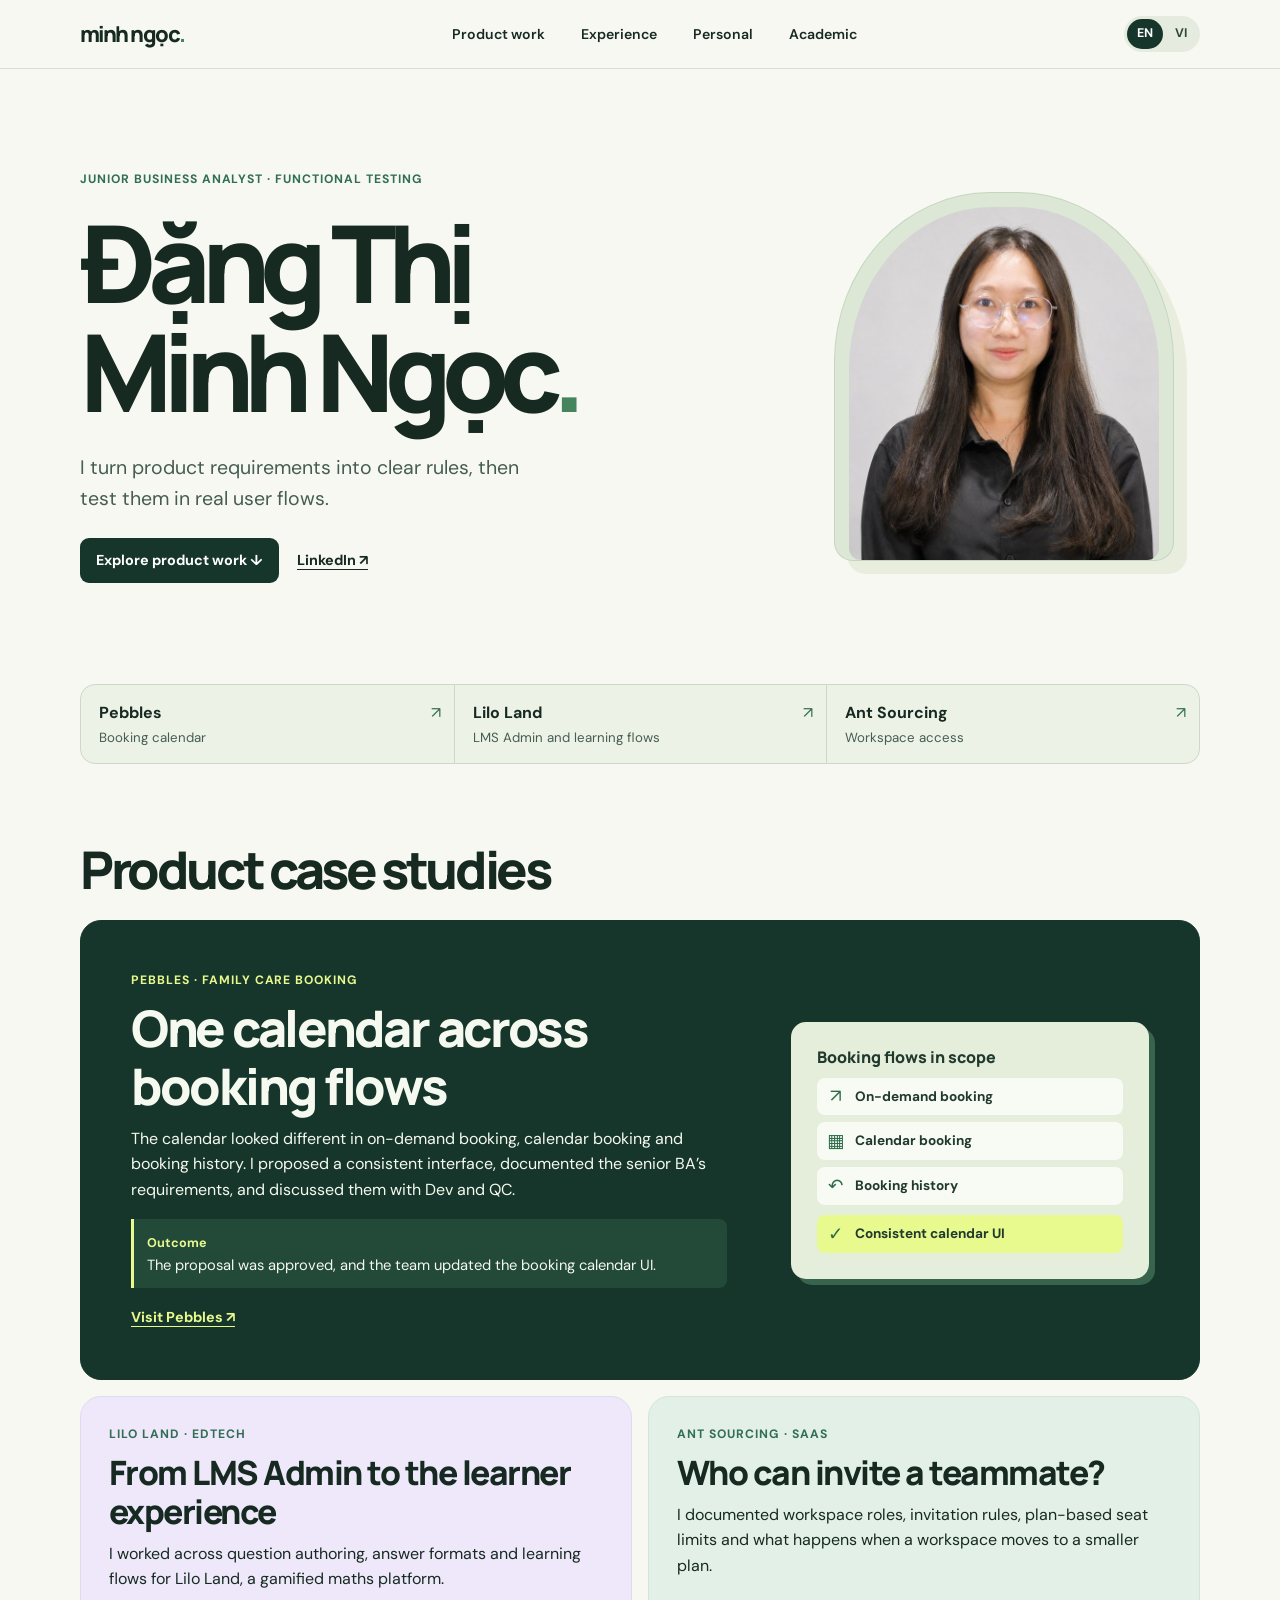
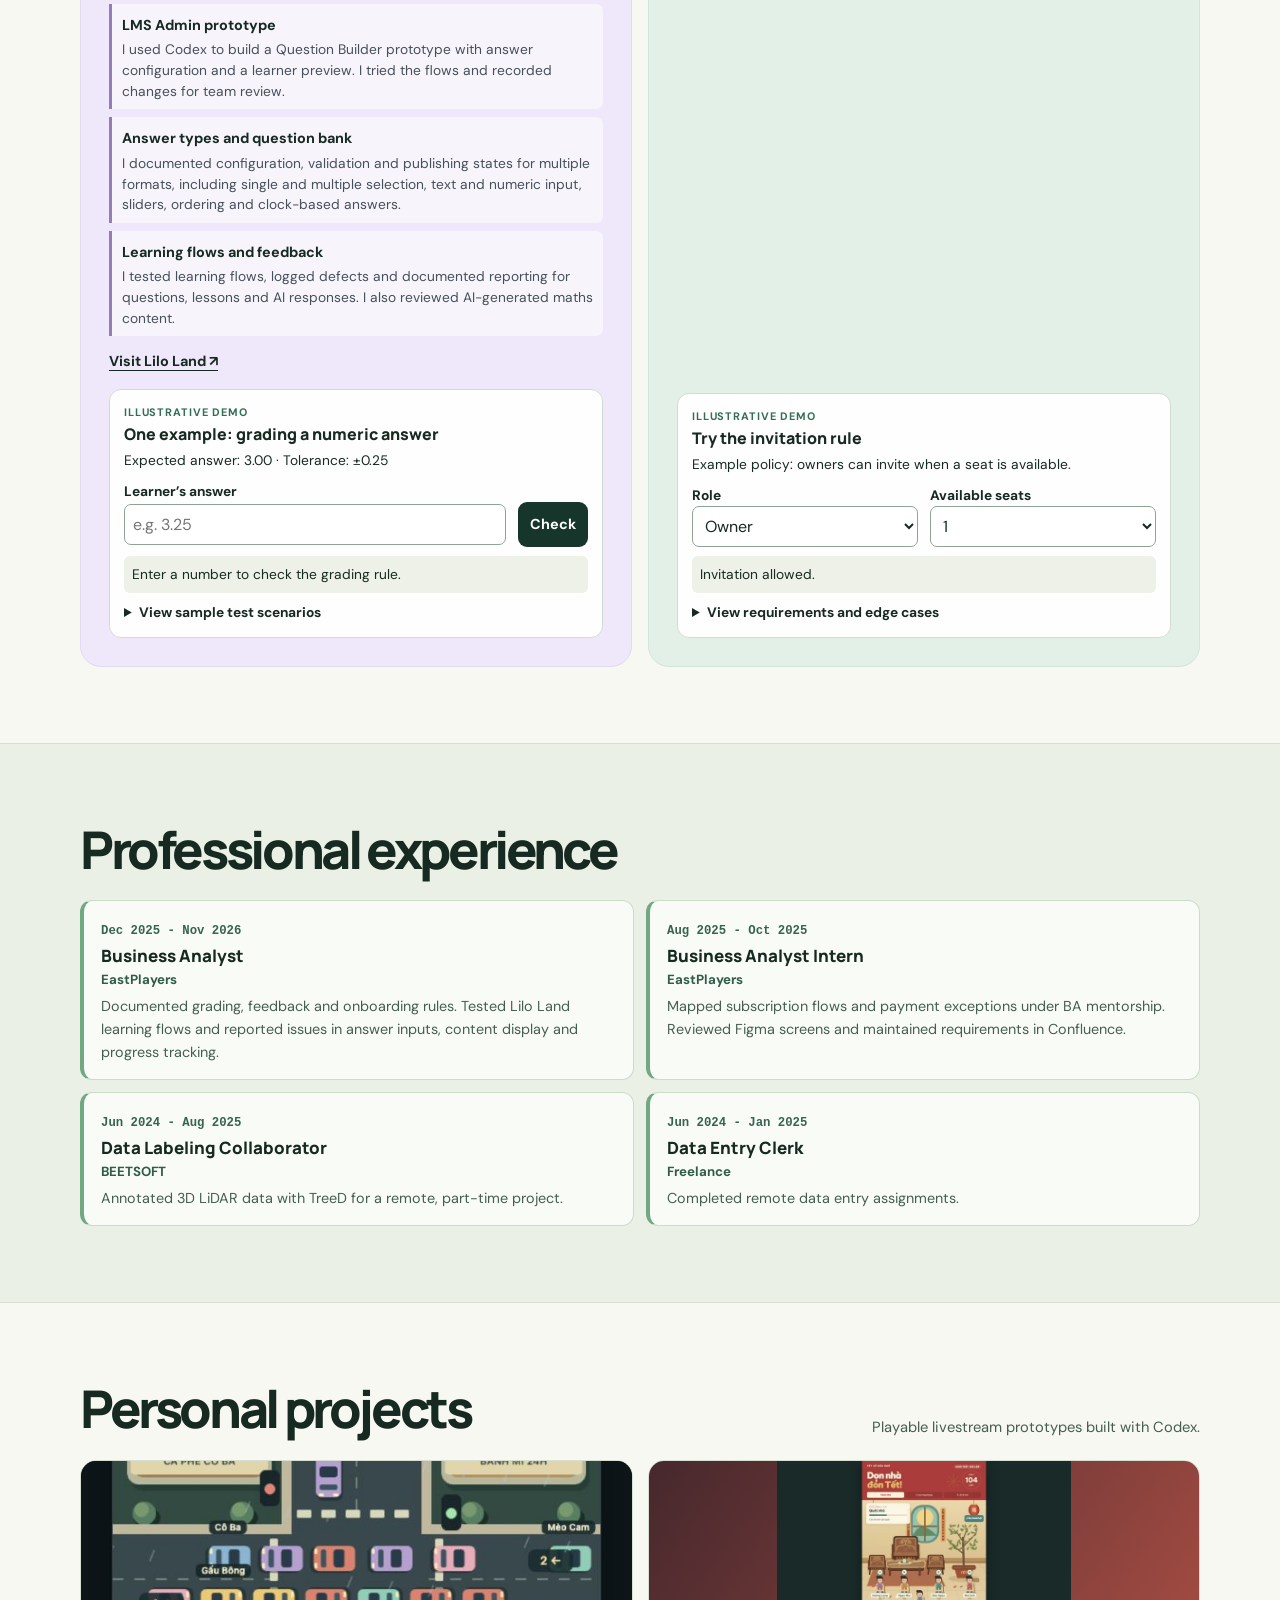
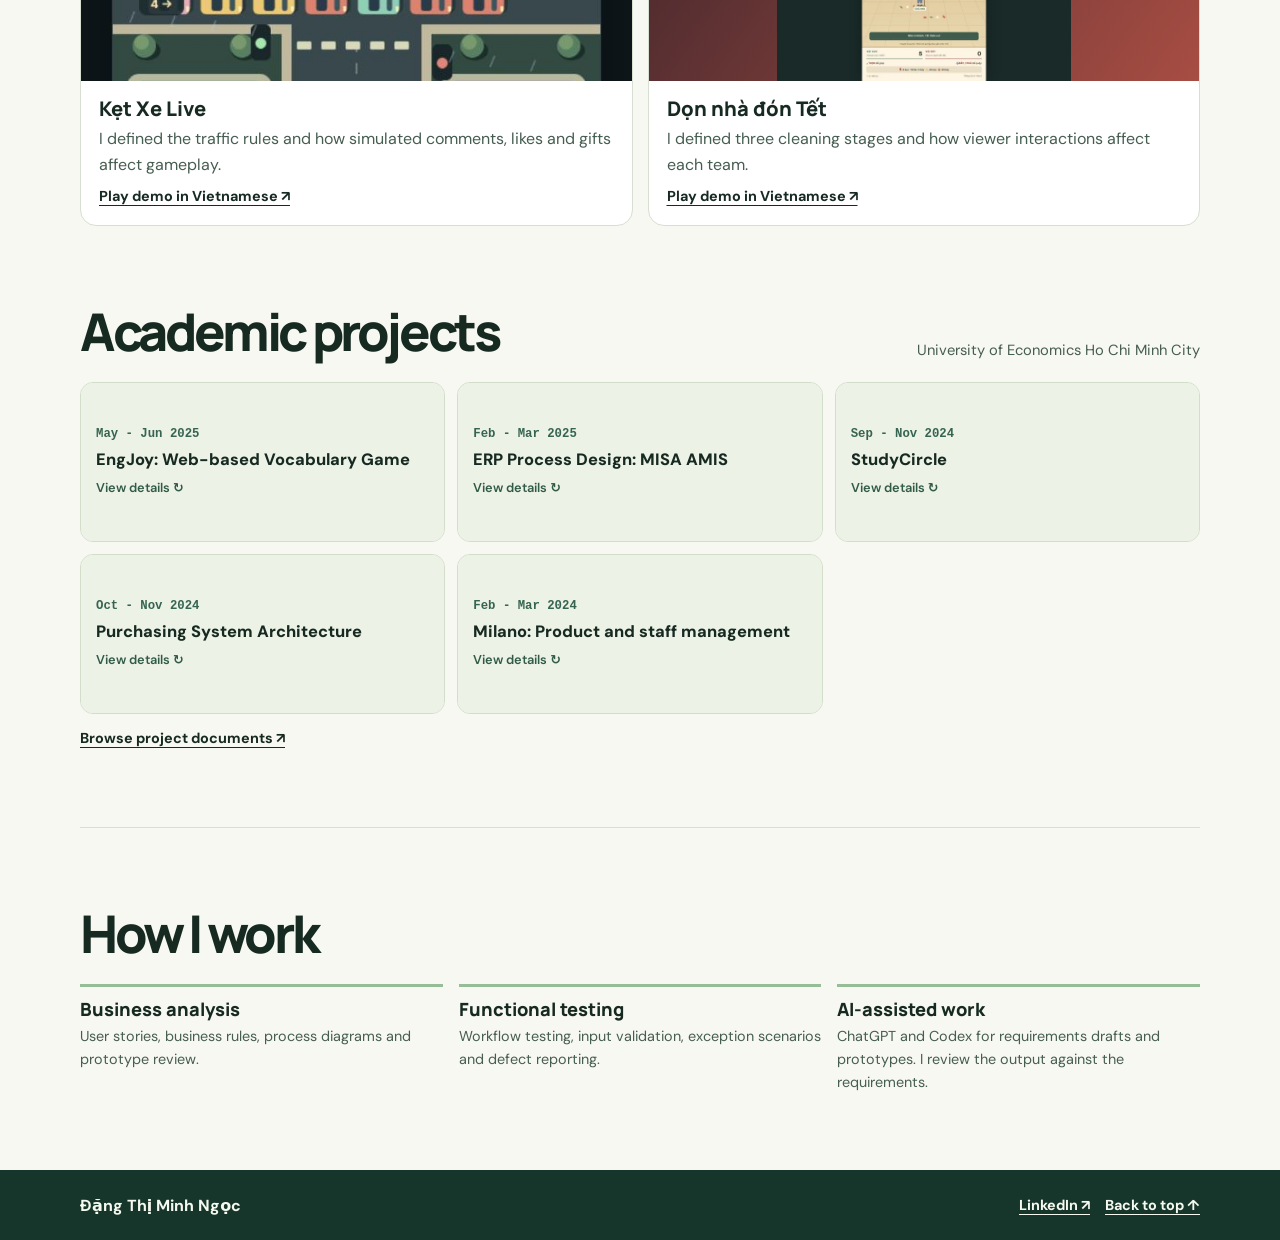
==== commit 24df380f: "Expand Lilo Land case study with LMS Admin work" ====
--- a/index.html
+++ b/index.html
@@ -5,7 +5,7 @@
 <meta name="viewport" content="width=device-width,initial-scale=1">
 <meta name="description" content="Đặng Thị Minh Ngọc’s portfolio of business analysis, functional testing and AI-assisted prototyping.">
 <title>Minh Ngọc · Business Analyst Portfolio</title>
-<link rel="stylesheet" href="style.css?v=20261112-4">
+<link rel="stylesheet" href="style.css?v=20261112-5">
 <script src="portfolio.js?v=20261112-4" defer></script>
 </head>
 <body>
@@ -37,7 +37,7 @@
   </section>
   <nav class="shell quicklinks" aria-label="Product projects" data-vi-aria-label="Các dự án công việc">
     <a href="#pebbles"><strong>Pebbles</strong><span data-vi="Lịch đặt dịch vụ">Booking calendar</span><i aria-hidden="true">↗</i></a>
-    <a href="#lilo"><strong>Lilo Land</strong><span data-vi="Chấm điểm và kiểm thử">Grading and testing</span><i aria-hidden="true">↗</i></a>
+    <a href="#lilo"><strong>Lilo Land</strong><span data-vi="LMS Admin và luồng học">LMS Admin and learning flows</span><i aria-hidden="true">↗</i></a>
     <a href="#ant"><strong>Ant Sourcing</strong><span data-vi="Quyền trong không gian làm việc">Workspace access</span><i aria-hidden="true">↗</i></a>
   </nav>
 
@@ -68,13 +68,18 @@
       <article class="case lilac" id="lilo">
         <div class="case-copy">
           <p data-vi="Lilo Land · Công nghệ giáo dục" class="eyebrow">Lilo Land · EdTech</p>
-          <h3 data-vi="Gần đúng đến mức nào thì được chấp nhận?">How close is a correct answer?</h3>
-          <p data-vi="Mình mô tả trạng thái nộp bài, giới hạn giá trị và cách chấm theo sai số. Mình kiểm thử luồng học và ghi nhận lỗi nhập đáp án, hiển thị nội dung và theo dõi tiến độ.">I specified submission states, numeric limits and tolerance-based grading. I tested learning flows and logged defects in answer inputs, content display and progress tracking.</p>
+          <h3 data-vi="Từ LMS Admin đến trải nghiệm người học">From LMS Admin to the learner experience</h3>
+          <p data-vi="Mình phân tích luồng soạn câu hỏi, các dạng trả lời và luồng học trên nền tảng học Toán Lilo Land.">I worked across question authoring, answer formats and learning flows for Lilo Land, a gamified maths platform.</p>
+          <ul class="lilo-scope">
+          <li><strong data-vi="Prototype LMS Admin">LMS Admin prototype</strong><p data-vi="Mình dùng Codex dựng bản mẫu Question Builder để cấu hình đáp án và xem trước giao diện học viên. Sau khi thử luồng, mình ghi lại các điểm cần sửa và trao đổi với team.">I used Codex to build a Question Builder prototype with answer configuration and a learner preview. I tried the flows and recorded changes for team review.</p></li>
+          <li><strong data-vi="Dạng trả lời và ngân hàng câu hỏi">Answer types and question bank</strong><p data-vi="Mình mô tả cách cấu hình, kiểm tra và xuất bản câu hỏi với nhiều dạng trả lời: chọn một hoặc nhiều, nhập chữ hoặc số, thanh trượt, sắp xếp và trả lời bằng đồng hồ.">I documented configuration, validation and publishing states for multiple formats, including single and multiple selection, text and numeric input, sliders, ordering and clock-based answers.</p></li>
+          <li><strong data-vi="Luồng học và phản hồi">Learning flows and feedback</strong><p data-vi="Mình kiểm thử luồng học, ghi nhận lỗi và viết tài liệu báo lỗi cho câu hỏi, bài học và phản hồi AI. Mình cũng rà độ chính xác của nội dung Toán do AI tạo.">I tested learning flows, logged defects and documented reporting for questions, lessons and AI responses. I also reviewed AI-generated maths content.</p></li>
+          </ul>
           <a data-vi="Xem Lilo Land ↗" href="https://liloland.ai/" class="text-link">Visit Lilo Land ↗</a>
         </div>
         <div class="sample">
           <p data-vi="Bản minh họa" class="eyebrow">Illustrative demo</p>
-          <h4 data-vi="Thử chấm một đáp án">Try grading an answer</h4>
+          <h4 data-vi="Một ví dụ: Chấm đáp án số">One example: grading a numeric answer</h4>
           <p data-vi="Đáp án đúng: 3.00 · Sai số cho phép: ±0.25">Expected answer: 3.00 · Tolerance: ±0.25</p>
           <form id="grade">
             <label data-vi="Đáp án của người học" for="answer">Learner’s answer</label>
--- a/style.css
+++ b/style.css
@@ -153,3 +153,8 @@
 }
 @media(max-width:350px){.academic-grid{grid-template-columns:1fr}}
 @media(prefers-reduced-motion:reduce){html{scroll-behavior:auto}.flash-back{animation:none}}
+
+.lilo-scope{list-style:none;padding:0;display:grid;gap:8px;margin:12px 0}
+.lilo-scope li{padding:8px 10px;border-left:3px solid #937cb7;background:#ffffff8c;border-radius:0 7px 7px 0}
+.lilo-scope strong{font-size:.9rem}
+.lilo-scope p{font-size:.86rem;color:#46505a;line-height:1.5;margin-top:2px}
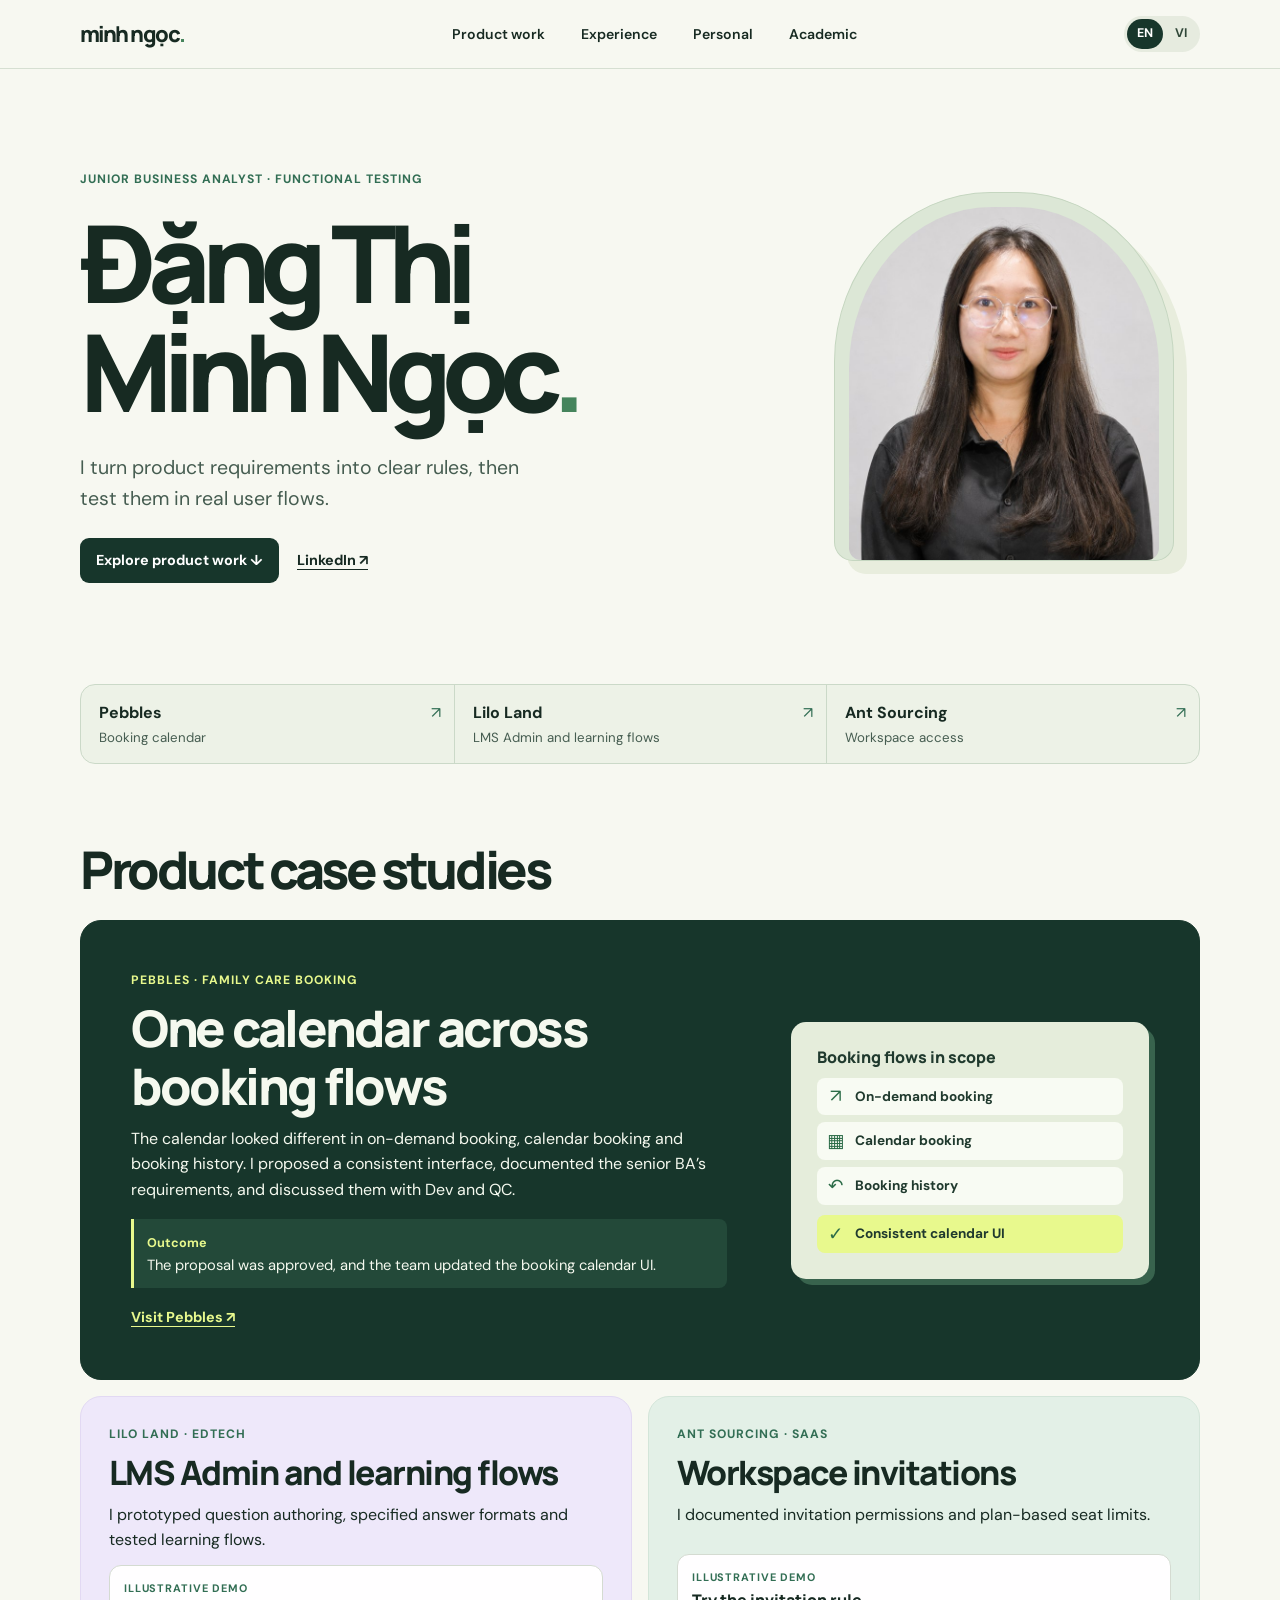
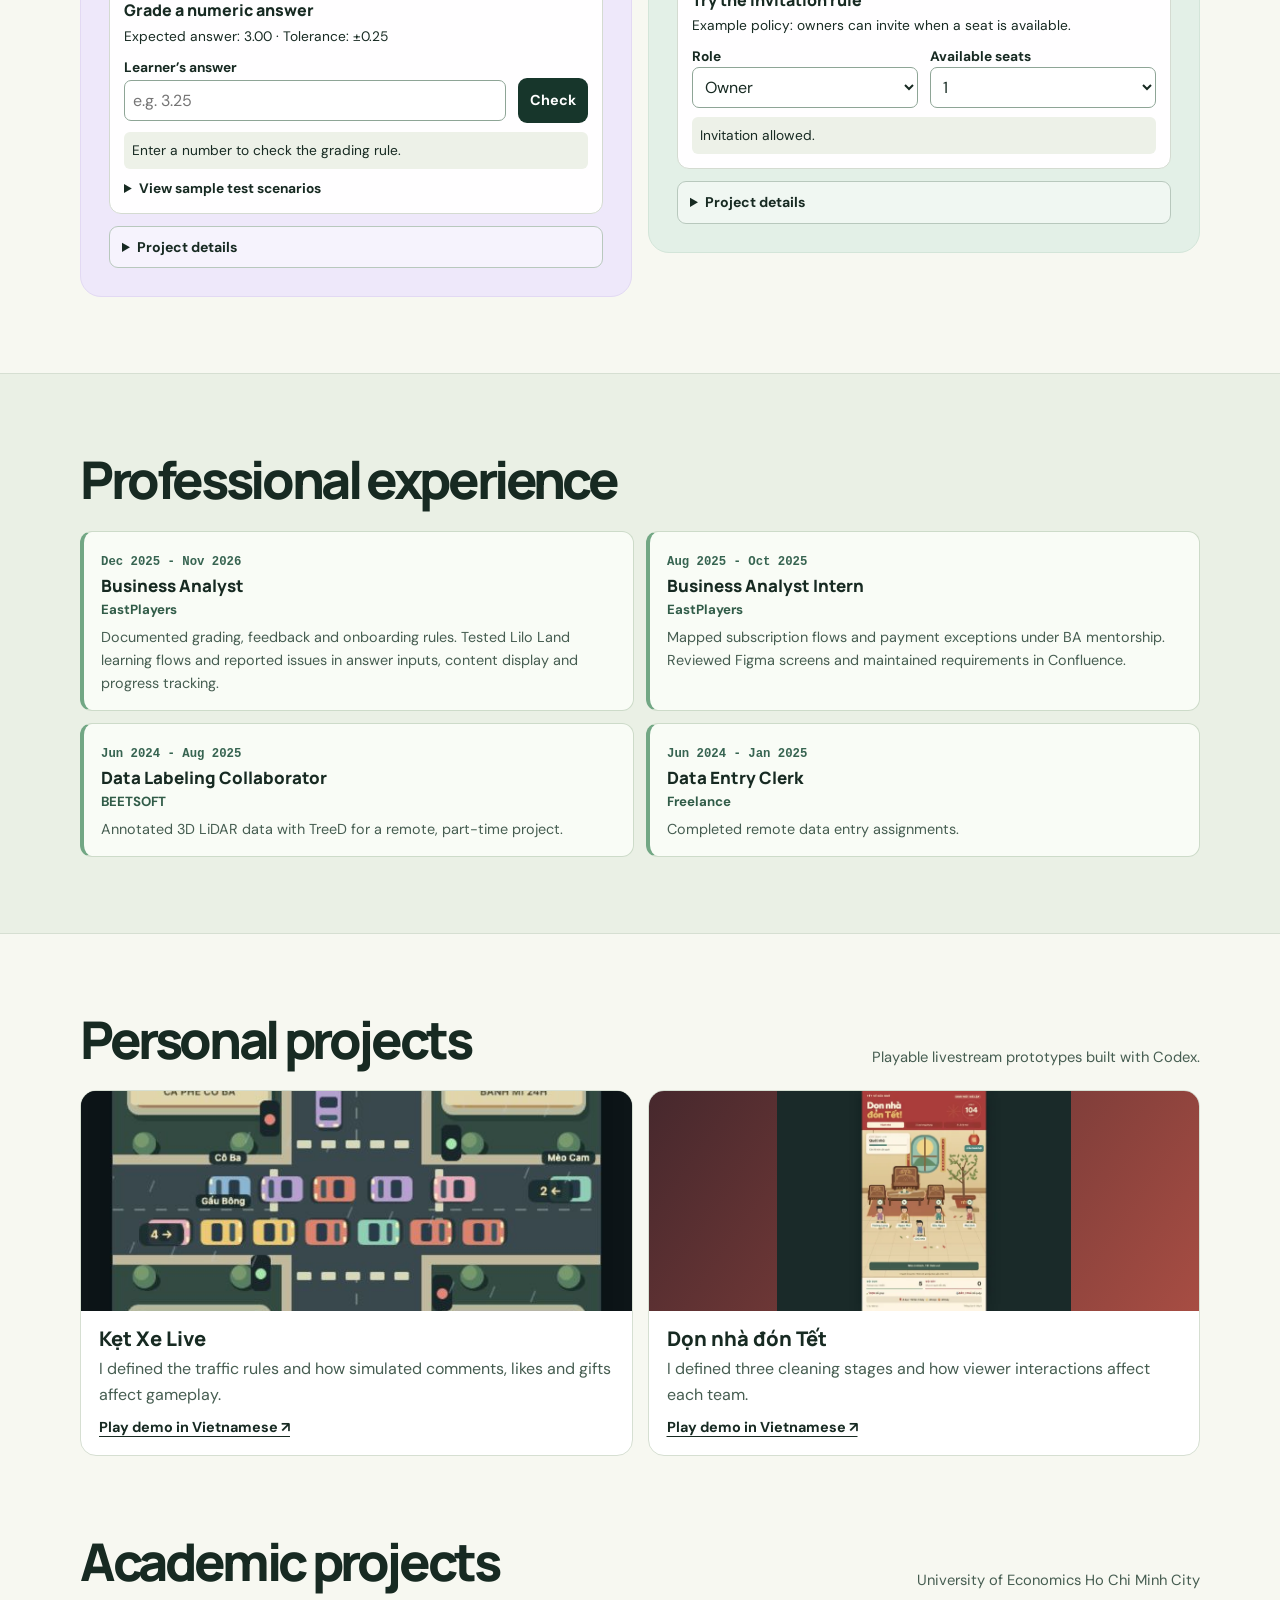
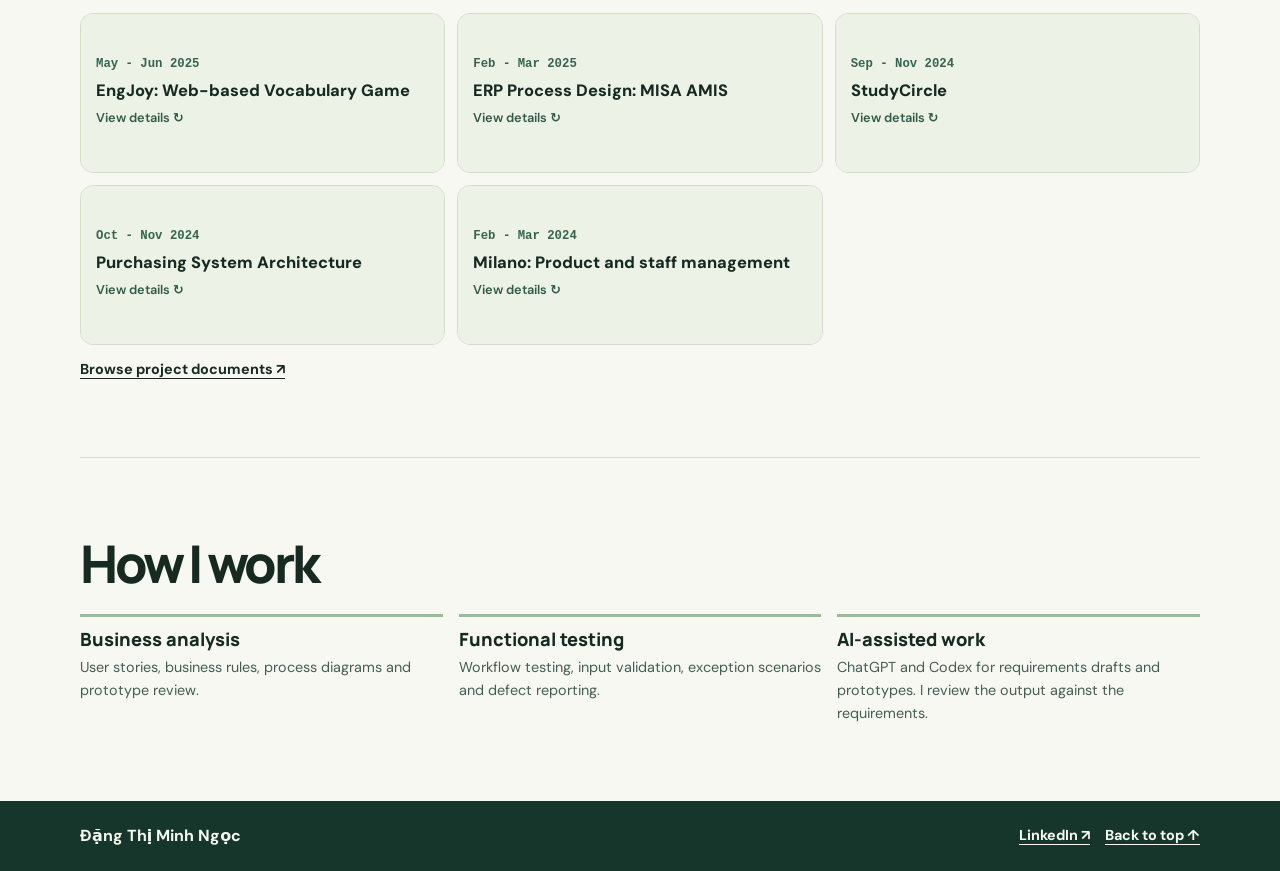
==== commit 235b21d6: "Compact and align product case study cards" ====
--- a/index.html
+++ b/index.html
@@ -5,7 +5,7 @@
 <meta name="viewport" content="width=device-width,initial-scale=1">
 <meta name="description" content="Đặng Thị Minh Ngọc’s portfolio of business analysis, functional testing and AI-assisted prototyping.">
 <title>Minh Ngọc · Business Analyst Portfolio</title>
-<link rel="stylesheet" href="style.css?v=20261112-5">
+<link rel="stylesheet" href="style.css?v=20261112-6">
 <script src="portfolio.js?v=20261112-4" defer></script>
 </head>
 <body>
@@ -68,18 +68,12 @@
       <article class="case lilac" id="lilo">
         <div class="case-copy">
           <p data-vi="Lilo Land · Công nghệ giáo dục" class="eyebrow">Lilo Land · EdTech</p>
-          <h3 data-vi="Từ LMS Admin đến trải nghiệm người học">From LMS Admin to the learner experience</h3>
-          <p data-vi="Mình phân tích luồng soạn câu hỏi, các dạng trả lời và luồng học trên nền tảng học Toán Lilo Land.">I worked across question authoring, answer formats and learning flows for Lilo Land, a gamified maths platform.</p>
-          <ul class="lilo-scope">
-          <li><strong data-vi="Prototype LMS Admin">LMS Admin prototype</strong><p data-vi="Mình dùng Codex dựng bản mẫu Question Builder để cấu hình đáp án và xem trước giao diện học viên. Sau khi thử luồng, mình ghi lại các điểm cần sửa và trao đổi với team.">I used Codex to build a Question Builder prototype with answer configuration and a learner preview. I tried the flows and recorded changes for team review.</p></li>
-          <li><strong data-vi="Dạng trả lời và ngân hàng câu hỏi">Answer types and question bank</strong><p data-vi="Mình mô tả cách cấu hình, kiểm tra và xuất bản câu hỏi với nhiều dạng trả lời: chọn một hoặc nhiều, nhập chữ hoặc số, thanh trượt, sắp xếp và trả lời bằng đồng hồ.">I documented configuration, validation and publishing states for multiple formats, including single and multiple selection, text and numeric input, sliders, ordering and clock-based answers.</p></li>
-          <li><strong data-vi="Luồng học và phản hồi">Learning flows and feedback</strong><p data-vi="Mình kiểm thử luồng học, ghi nhận lỗi và viết tài liệu báo lỗi cho câu hỏi, bài học và phản hồi AI. Mình cũng rà độ chính xác của nội dung Toán do AI tạo.">I tested learning flows, logged defects and documented reporting for questions, lessons and AI responses. I also reviewed AI-generated maths content.</p></li>
-          </ul>
-          <a data-vi="Xem Lilo Land ↗" href="https://liloland.ai/" class="text-link">Visit Lilo Land ↗</a>
+          <h3 data-vi="LMS Admin và luồng học">LMS Admin and learning flows</h3>
+          <p data-vi="Mình dựng prototype soạn câu hỏi, đặc tả nhiều dạng trả lời và kiểm thử luồng học.">I prototyped question authoring, specified answer formats and tested learning flows.</p>
         </div>
         <div class="sample">
           <p data-vi="Bản minh họa" class="eyebrow">Illustrative demo</p>
-          <h4 data-vi="Một ví dụ: Chấm đáp án số">One example: grading a numeric answer</h4>
+          <h4 data-vi="Chấm đáp án số">Grade a numeric answer</h4>
           <p data-vi="Đáp án đúng: 3.00 · Sai số cho phép: ±0.25">Expected answer: 3.00 · Tolerance: ±0.25</p>
           <form id="grade">
             <label data-vi="Đáp án của người học" for="answer">Learner’s answer</label>
@@ -92,12 +86,21 @@
             </table>
           </details>
         </div>
+        <details class="case-more">
+          <summary data-vi="Xem chi tiết dự án">Project details</summary>
+            <ul class="lilo-scope">
+            <li><strong data-vi="Prototype LMS Admin">LMS Admin prototype</strong><p data-vi="Mình dùng Codex dựng bản mẫu Question Builder để cấu hình đáp án và xem trước giao diện học viên. Sau khi thử luồng, mình ghi lại các điểm cần sửa và trao đổi với team.">I used Codex to build a Question Builder prototype with answer configuration and a learner preview. I tried the flows and recorded changes for team review.</p></li>
+            <li><strong data-vi="Dạng trả lời và ngân hàng câu hỏi">Answer types and question bank</strong><p data-vi="Mình mô tả cách cấu hình, kiểm tra và xuất bản câu hỏi với nhiều dạng trả lời: chọn một hoặc nhiều, nhập chữ hoặc số, thanh trượt, sắp xếp và trả lời bằng đồng hồ.">I documented configuration, validation and publishing states for multiple formats, including single and multiple selection, text and numeric input, sliders, ordering and clock-based answers.</p></li>
+            <li><strong data-vi="Luồng học và phản hồi">Learning flows and feedback</strong><p data-vi="Mình kiểm thử luồng học, ghi nhận lỗi và viết tài liệu báo lỗi cho câu hỏi, bài học và phản hồi AI. Mình cũng rà độ chính xác của nội dung Toán do AI tạo.">I tested learning flows, logged defects and documented reporting for questions, lessons and AI responses. I also reviewed AI-generated maths content.</p></li>
+            </ul>
+            <a data-vi="Xem Lilo Land ↗" href="https://liloland.ai/" class="text-link">Visit Lilo Land ↗</a>
+        </details>
       </article>
       <article class="case mint" id="ant">
         <div class="case-copy">
           <p data-vi="Ant Sourcing · SaaS" class="eyebrow">Ant Sourcing · SaaS</p>
-          <h3 data-vi="Ai có quyền mời thành viên?">Who can invite a teammate?</h3>
-          <p data-vi="Mình viết tài liệu về vai trò, quyền mời thành viên, số chỗ theo gói và ảnh hưởng khi không gian làm việc hạ gói.">I documented workspace roles, invitation rules, plan-based seat limits and what happens when a workspace moves to a smaller plan.</p>
+          <h3 data-vi="Quyền mời thành viên">Workspace invitations</h3>
+          <p data-vi="Mình viết quy tắc về quyền mời thành viên và giới hạn số chỗ theo gói.">I documented invitation permissions and plan-based seat limits.</p>
         </div>
         <div class="sample">
           <p data-vi="Bản minh họa" class="eyebrow">Illustrative demo</p>
@@ -108,10 +111,12 @@
             <div><label data-vi="Số chỗ còn lại" for="seats">Available seats</label><select id="seats"><option value="1">1</option><option value="0">0</option></select></div>
           </div>
           <p id="invite-result" role="status"></p>
-          <details><summary data-vi="Xem yêu cầu và tình huống ngoại lệ">View requirements and edge cases</summary>
-            <ul><li data-vi="Xác định vai trò nào được mời thành viên.">Define which roles can invite members.</li><li data-vi="Kiểm tra số chỗ trước khi cho phép mời.">Check seat capacity before allowing an invitation.</li><li data-vi="Mô tả ảnh hưởng khi đổi gói.">Document what happens when the plan changes.</li></ul>
-          </details>
-        </div>
+        </div>
+        <details class="case-more">
+          <summary data-vi="Xem chi tiết dự án">Project details</summary>
+          <p data-vi="Mình viết tài liệu về vai trò, quyền mời thành viên, số chỗ theo gói và ảnh hưởng khi không gian làm việc hạ gói.">I documented workspace roles, invitation rules, plan-based seat limits and what happens when a workspace moves to a smaller plan.</p>
+          <ul><li data-vi="Xác định vai trò nào được mời thành viên.">Define which roles can invite members.</li><li data-vi="Kiểm tra số chỗ trước khi cho phép mời.">Check seat capacity before allowing an invitation.</li><li data-vi="Mô tả ảnh hưởng khi đổi gói.">Document what happens when the plan changes.</li></ul>
+        </details>
       </article>
     </div>
   </section>
--- a/style.css
+++ b/style.css
@@ -158,3 +158,18 @@
 .lilo-scope li{padding:8px 10px;border-left:3px solid #937cb7;background:#ffffff8c;border-radius:0 7px 7px 0}
 .lilo-scope strong{font-size:.9rem}
 .lilo-scope p{font-size:.86rem;color:#46505a;line-height:1.5;margin-top:2px}
+
+.work-grid{align-items:start}
+.work-grid .case{gap:12px}
+.work-grid .case-copy > p:not(.eyebrow){margin-bottom:0}
+.work-grid .sample{margin-top:0}
+.case-more{margin-top:0;padding:9px 12px;border:1px solid #b8c8bd;border-radius:9px;background:#ffffff75}
+.case-more summary{font-size:.88rem}
+.case-more > p,.case-more > ul:not(.lilo-scope){font-size:.86rem;color:var(--muted);margin-top:8px}
+.case-more .lilo-scope{margin:8px 0}
+@media(min-width:761px){
+  .work-grid .case-copy{min-block-size:117px}
+}
+@media(min-width:591px) and (max-width:760px){
+  .work-grid{grid-template-columns:1fr}
+}
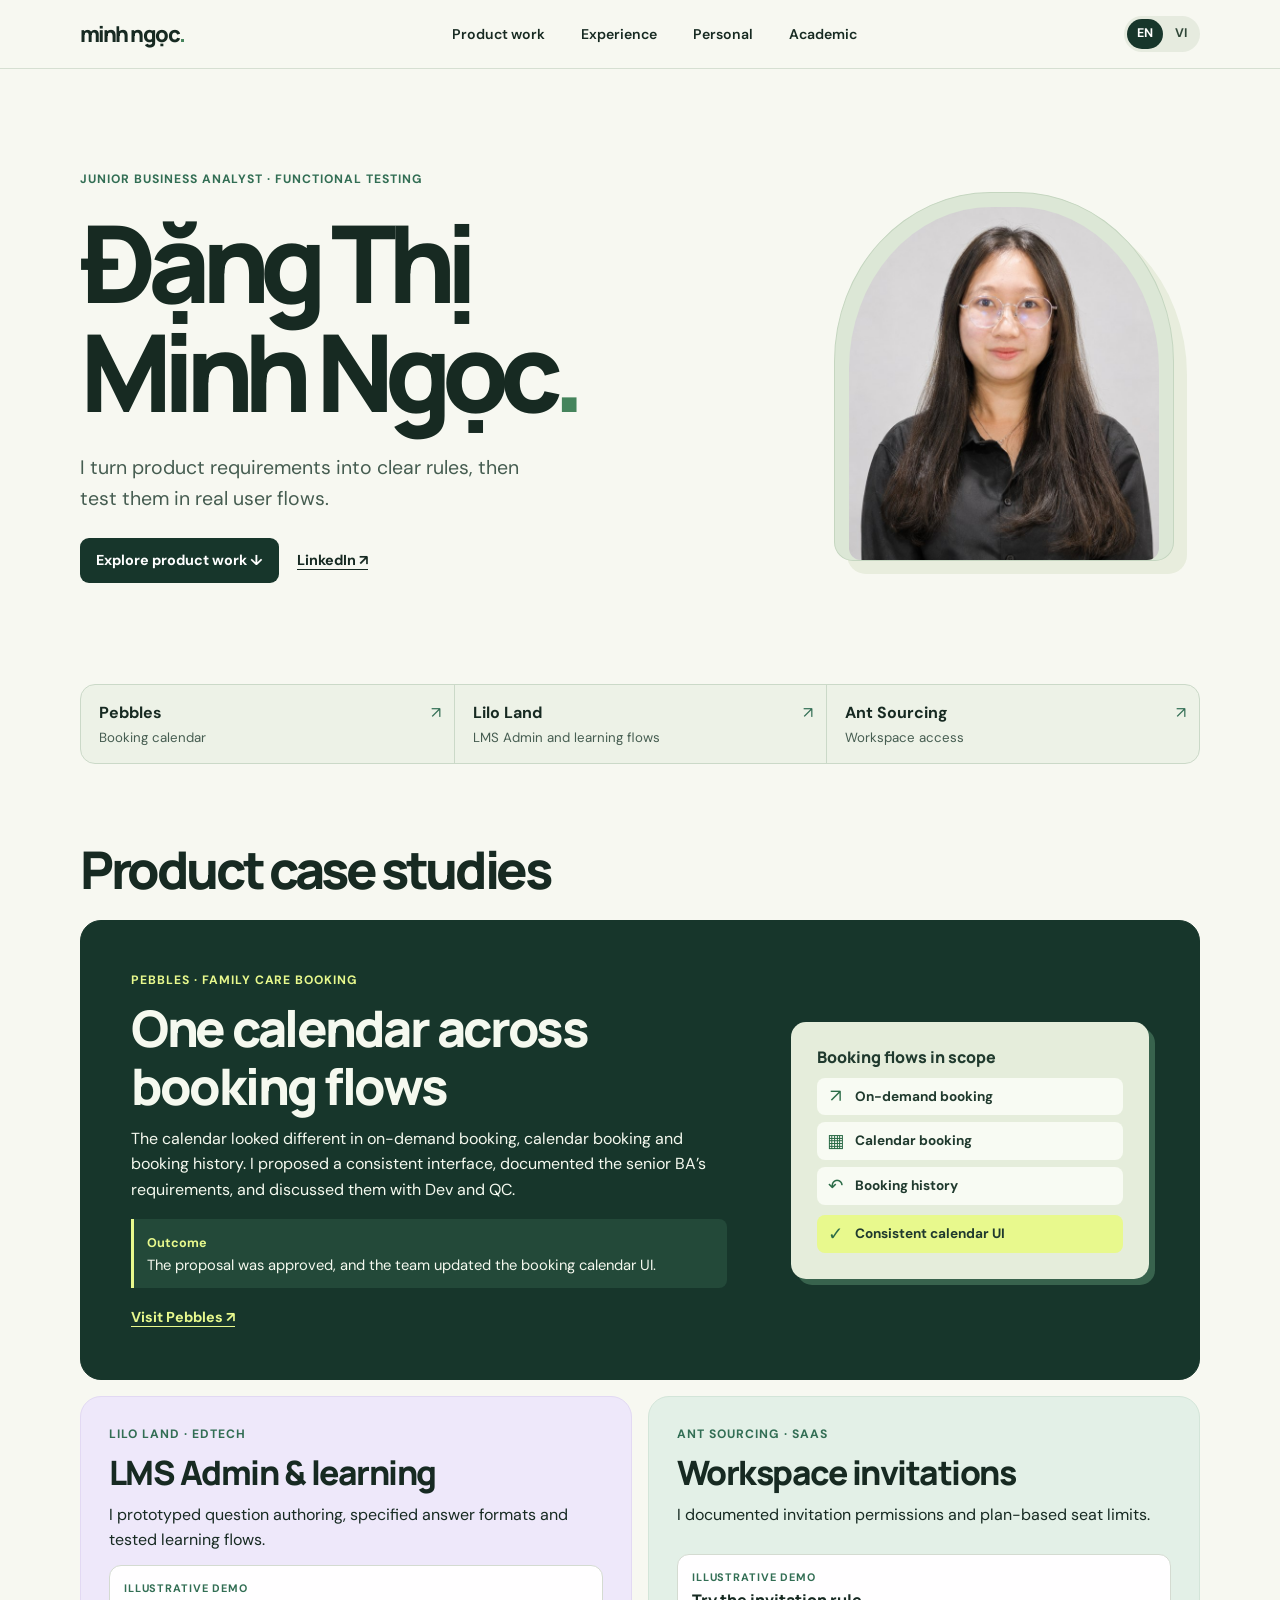
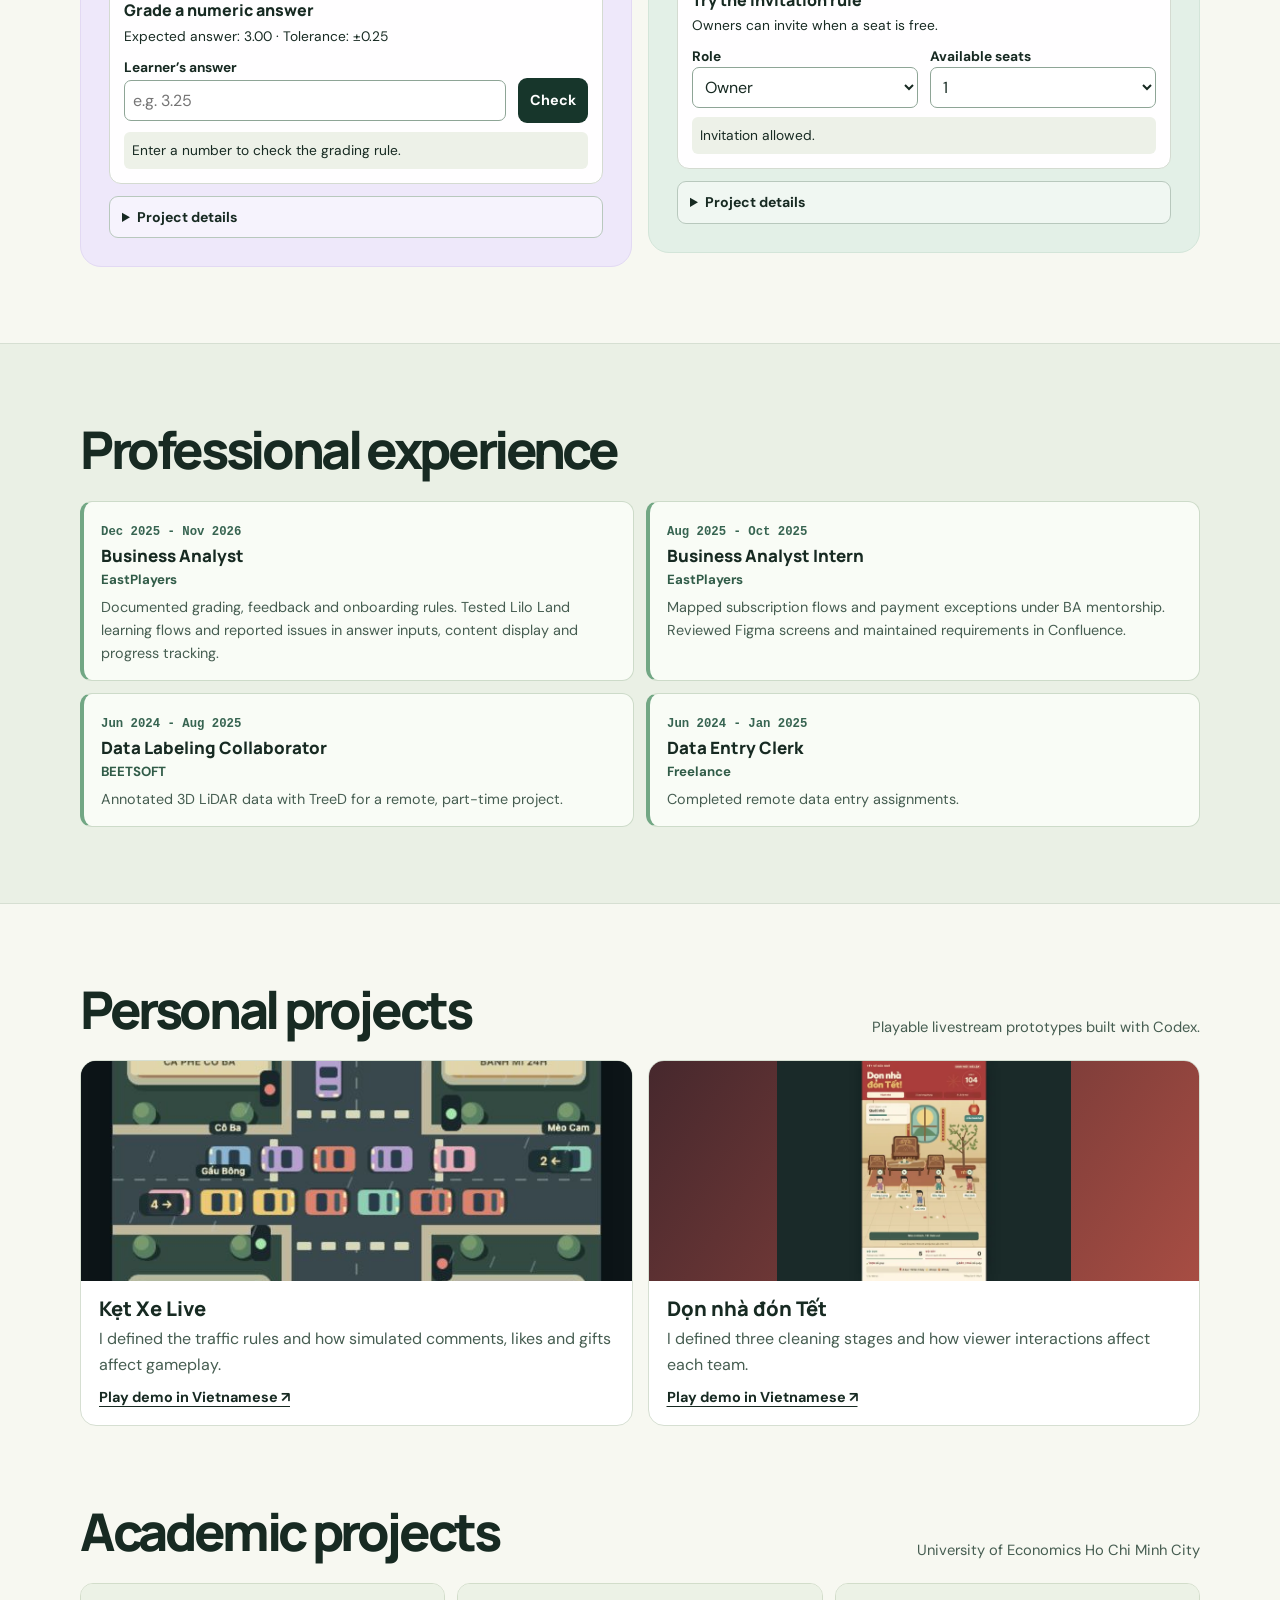
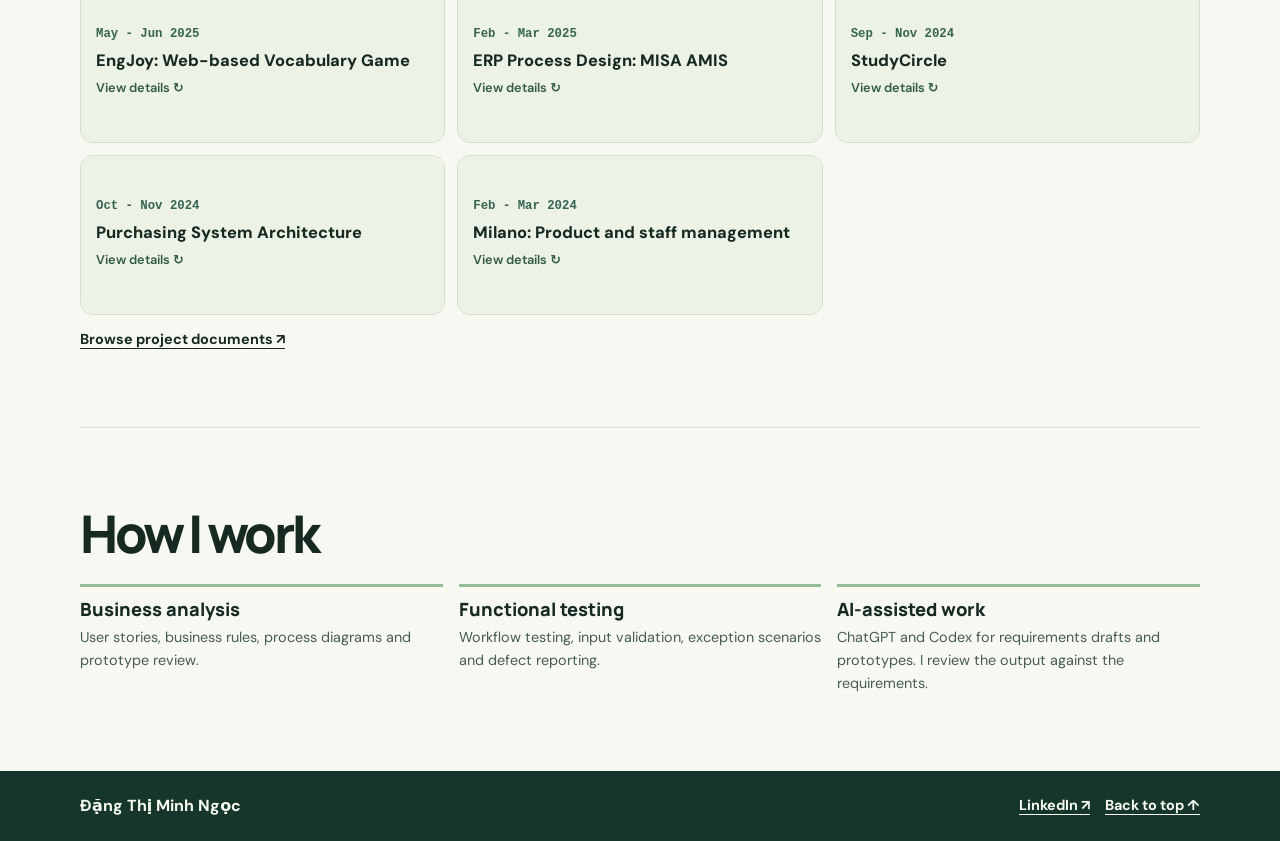
==== commit 83a68231: "Align demo cards in both languages" ====
--- a/index.html
+++ b/index.html
@@ -5,7 +5,7 @@
 <meta name="viewport" content="width=device-width,initial-scale=1">
 <meta name="description" content="Đặng Thị Minh Ngọc’s portfolio of business analysis, functional testing and AI-assisted prototyping.">
 <title>Minh Ngọc · Business Analyst Portfolio</title>
-<link rel="stylesheet" href="style.css?v=20261112-6">
+<link rel="stylesheet" href="style.css?v=20261112-7">
 <script src="portfolio.js?v=20261112-4" defer></script>
 </head>
 <body>
@@ -68,7 +68,7 @@
       <article class="case lilac" id="lilo">
         <div class="case-copy">
           <p data-vi="Lilo Land · Công nghệ giáo dục" class="eyebrow">Lilo Land · EdTech</p>
-          <h3 data-vi="LMS Admin và luồng học">LMS Admin and learning flows</h3>
+          <h3 data-vi="LMS Admin và luồng học">LMS Admin &amp; learning</h3>
           <p data-vi="Mình dựng prototype soạn câu hỏi, đặc tả nhiều dạng trả lời và kiểm thử luồng học.">I prototyped question authoring, specified answer formats and tested learning flows.</p>
         </div>
         <div class="sample">
@@ -80,11 +80,7 @@
             <div class="row"><input id="answer" type="number" step="any" placeholder="e.g. 3.25" data-vi-placeholder="Ví dụ: 3.25"><button data-vi="Kiểm tra" type="submit">Check</button></div>
           </form>
           <p id="grade-result" role="status"></p>
-          <details><summary data-vi="Xem tình huống kiểm thử mẫu">View sample test scenarios</summary>
-            <table><thead><tr><th data-vi="Đầu vào" scope="col">Input</th><th data-vi="Kết quả mong đợi" scope="col">Expected result</th></tr></thead>
-              <tbody><tr><td>3.25</td><td data-vi="Chấp nhận ở ngưỡng trên">Accepted at the upper boundary</td></tr><tr><td>3.26</td><td data-vi="Vượt khoảng cho phép">Outside the allowed range</td></tr><tr><td data-vi="Để trống">Empty</td><td data-vi="Nhắc nhập số">Prompt to enter a number</td></tr></tbody>
-            </table>
-          </details>
+
         </div>
         <details class="case-more">
           <summary data-vi="Xem chi tiết dự án">Project details</summary>
@@ -94,6 +90,11 @@
             <li><strong data-vi="Luồng học và phản hồi">Learning flows and feedback</strong><p data-vi="Mình kiểm thử luồng học, ghi nhận lỗi và viết tài liệu báo lỗi cho câu hỏi, bài học và phản hồi AI. Mình cũng rà độ chính xác của nội dung Toán do AI tạo.">I tested learning flows, logged defects and documented reporting for questions, lessons and AI responses. I also reviewed AI-generated maths content.</p></li>
             </ul>
             <a data-vi="Xem Lilo Land ↗" href="https://liloland.ai/" class="text-link">Visit Lilo Land ↗</a>
+          <details><summary data-vi="Xem tình huống kiểm thử mẫu">View sample test scenarios</summary>
+            <table><thead><tr><th data-vi="Đầu vào" scope="col">Input</th><th data-vi="Kết quả mong đợi" scope="col">Expected result</th></tr></thead>
+              <tbody><tr><td>3.25</td><td data-vi="Chấp nhận ở ngưỡng trên">Accepted at the upper boundary</td></tr><tr><td>3.26</td><td data-vi="Vượt khoảng cho phép">Outside the allowed range</td></tr><tr><td data-vi="Để trống">Empty</td><td data-vi="Nhắc nhập số">Prompt to enter a number</td></tr></tbody>
+            </table>
+          </details>
         </details>
       </article>
       <article class="case mint" id="ant">
@@ -105,7 +106,7 @@
         <div class="sample">
           <p data-vi="Bản minh họa" class="eyebrow">Illustrative demo</p>
           <h4 data-vi="Thử quy tắc mời thành viên">Try the invitation rule</h4>
-          <p data-vi="Quy tắc minh họa: chủ không gian làm việc có thể mời khi còn chỗ.">Example policy: owners can invite when a seat is available.</p>
+          <p data-vi="Chủ không gian có thể mời khi còn chỗ.">Owners can invite when a seat is free.</p>
           <div class="fields">
             <div><label data-vi="Vai trò" for="role">Role</label><select id="role"><option data-vi="Chủ không gian" value="owner">Owner</option><option data-vi="Thành viên" value="member">Member</option></select></div>
             <div><label data-vi="Số chỗ còn lại" for="seats">Available seats</label><select id="seats"><option value="1">1</option><option value="0">0</option></select></div>
--- a/style.css
+++ b/style.css
@@ -173,3 +173,7 @@
 @media(min-width:591px) and (max-width:760px){
   .work-grid{grid-template-columns:1fr}
 }
+@media(min-width:761px) and (max-width:950px){
+  .work-grid .case-copy{min-block-size:145px}
+  .work-grid .sample > p:not(.eyebrow):not([role]){min-block-size:2.7em}
+}
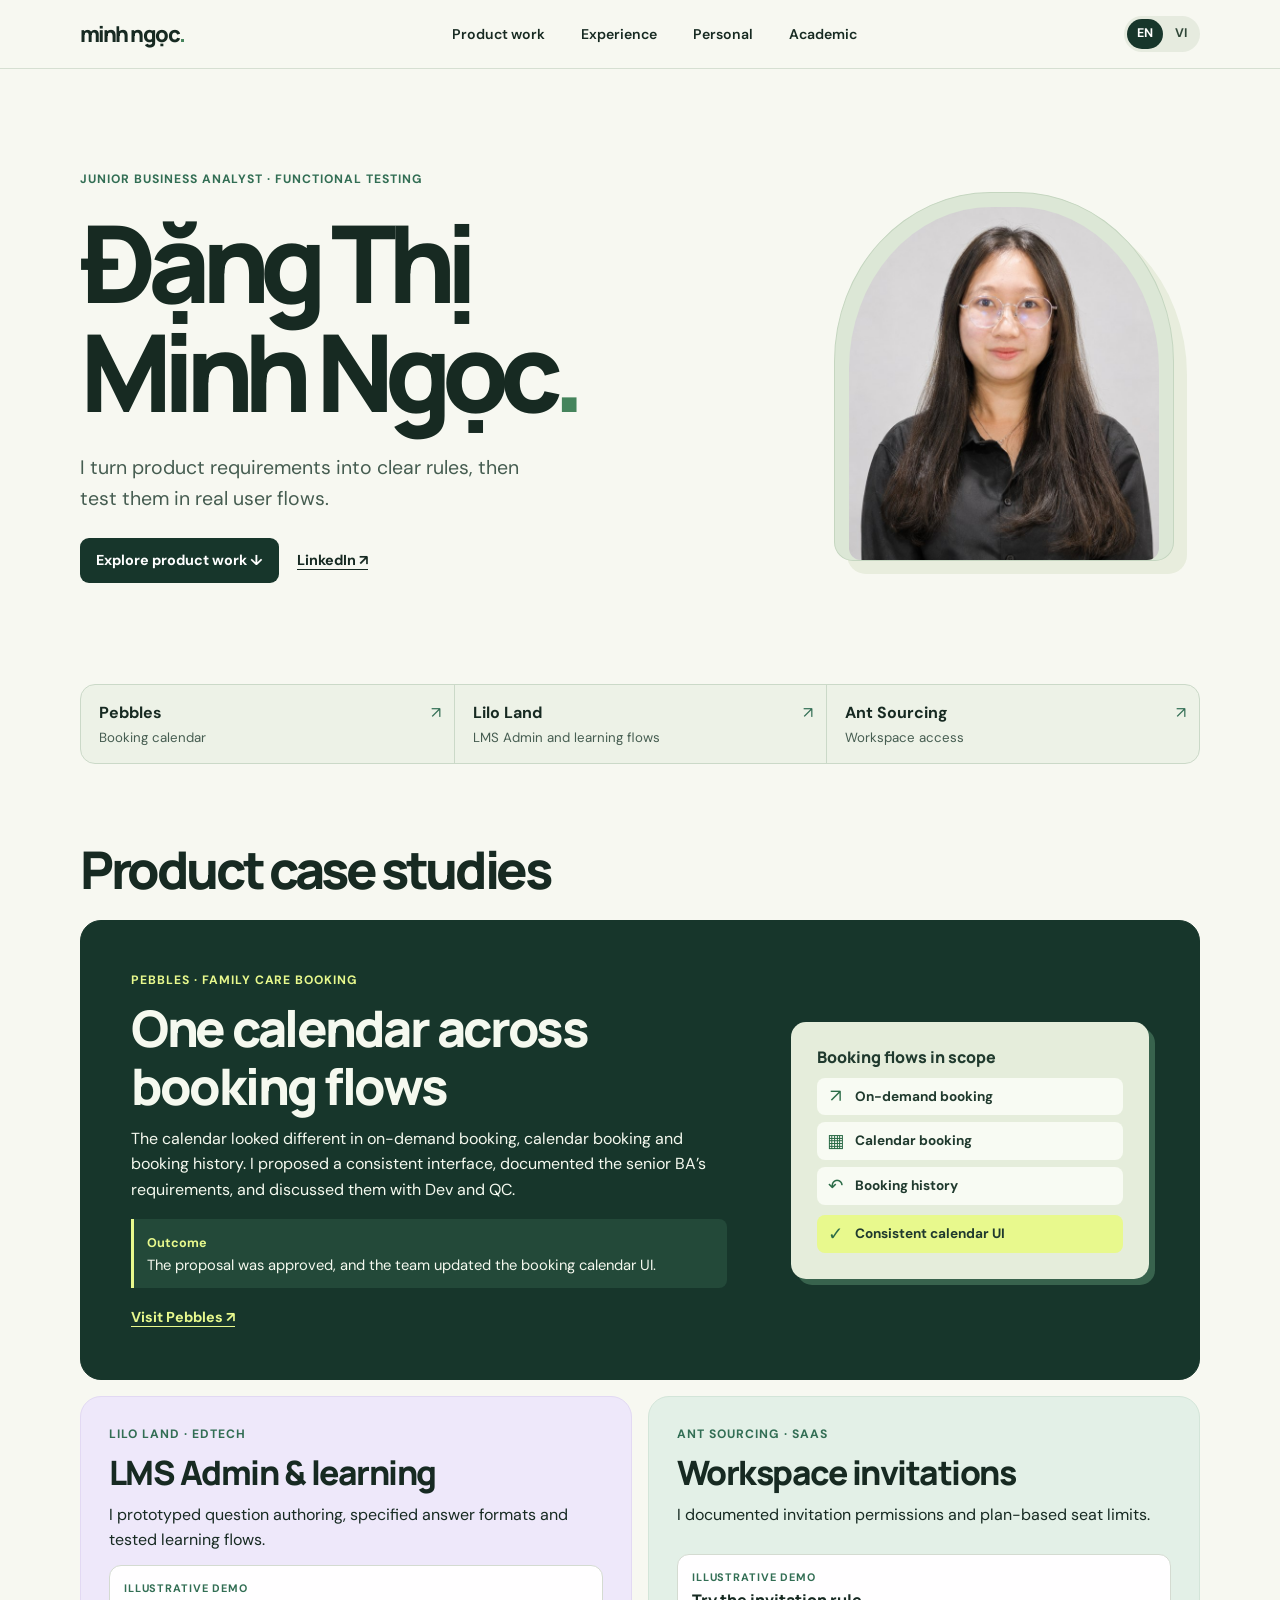
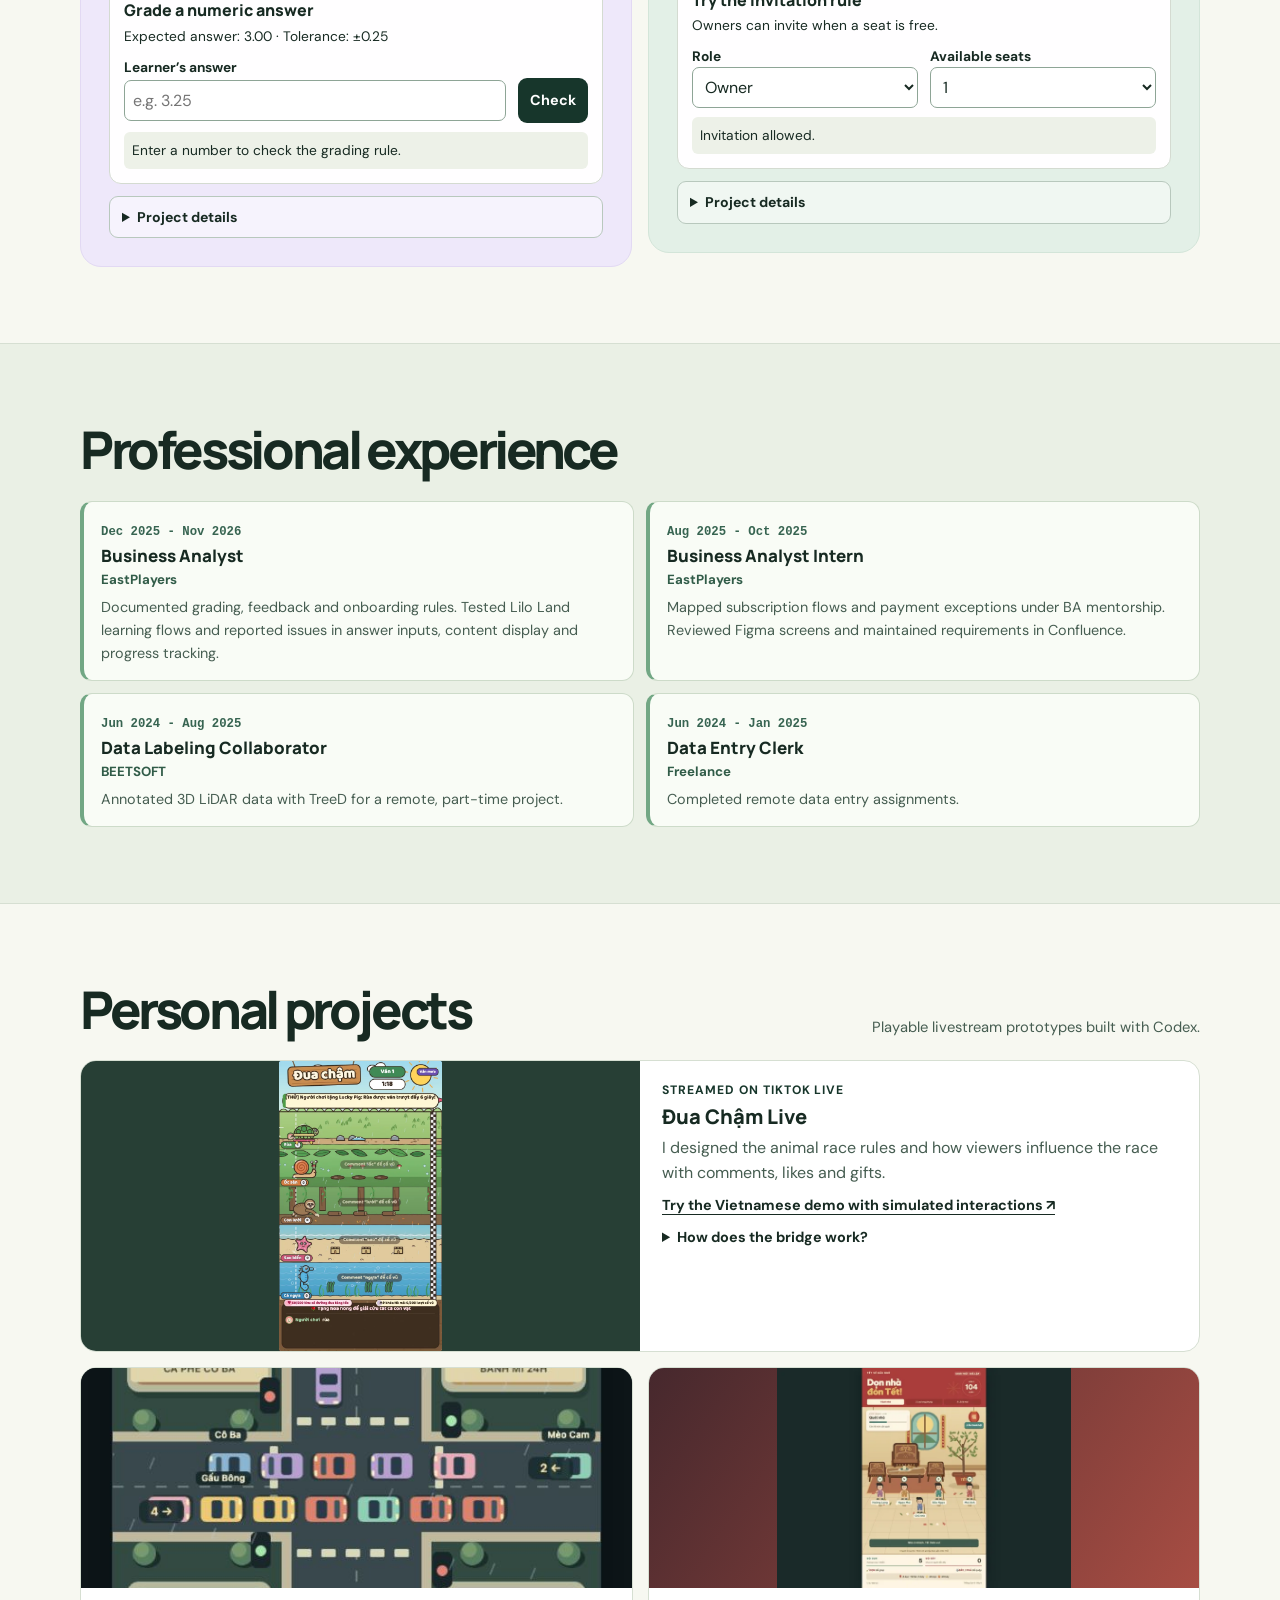
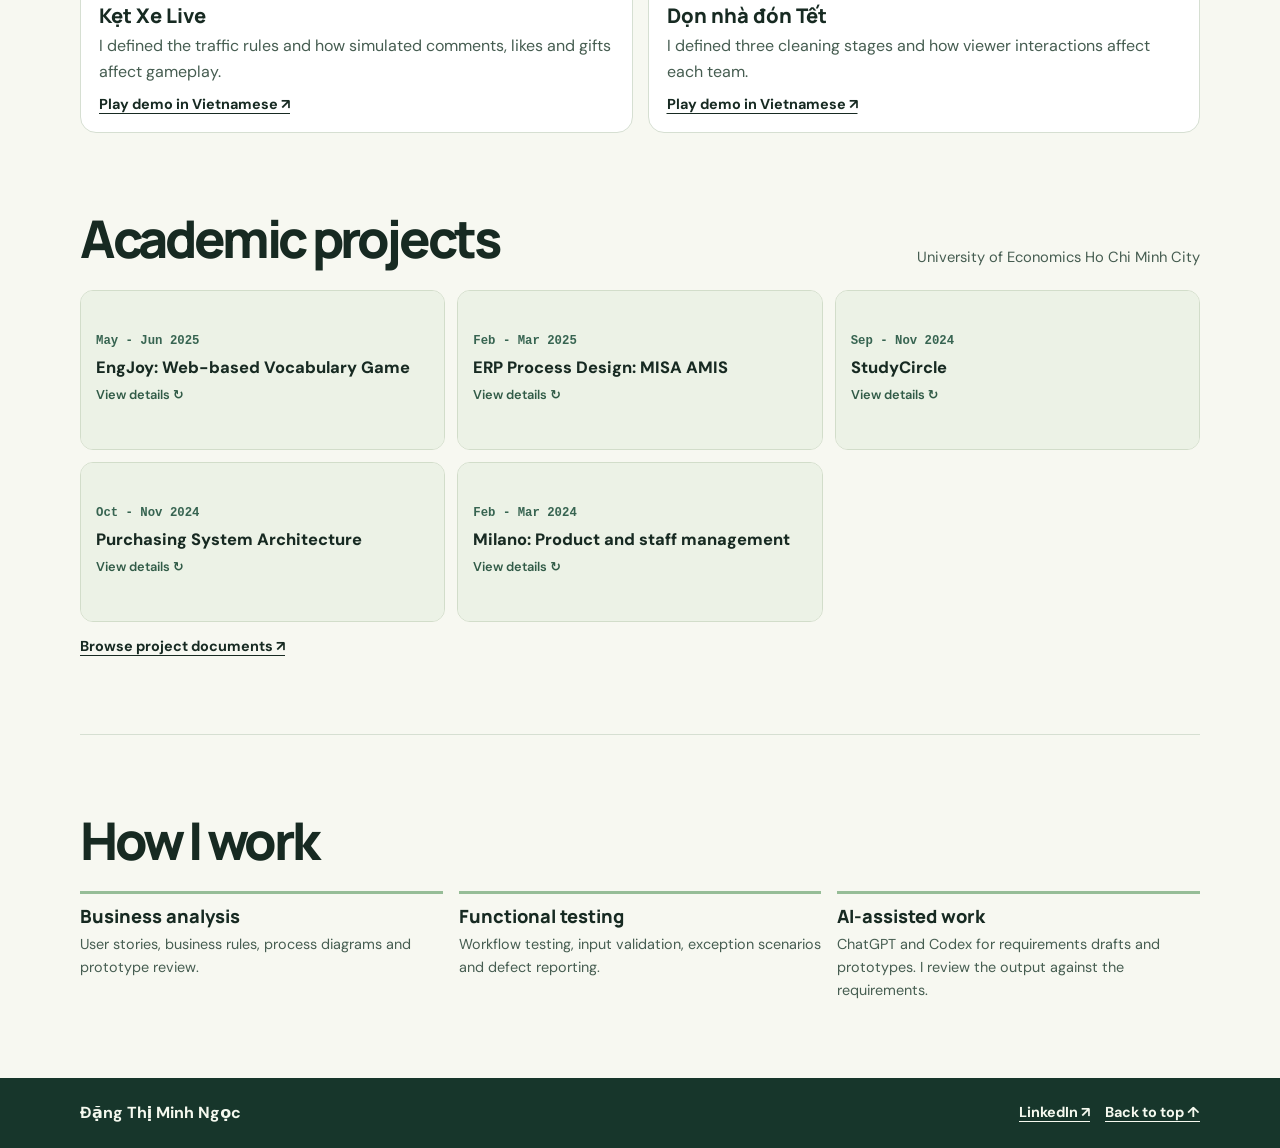
==== commit a76dce2e: "Add Đua Chậm Live portfolio demo" ====
--- a/index.html
+++ b/index.html
@@ -5,7 +5,7 @@
 <meta name="viewport" content="width=device-width,initial-scale=1">
 <meta name="description" content="Đặng Thị Minh Ngọc’s portfolio of business analysis, functional testing and AI-assisted prototyping.">
 <title>Minh Ngọc · Business Analyst Portfolio</title>
-<link rel="stylesheet" href="style.css?v=20261112-7">
+<link rel="stylesheet" href="style.css?v=20261113-1">
 <script src="portfolio.js?v=20261112-4" defer></script>
 </head>
 <body>
@@ -137,6 +137,23 @@
   <section class="shell personal" id="personal">
     <header class="section-head"><h2 data-vi="Dự án cá nhân">Personal projects</h2><p data-vi="Game livestream làm cùng Codex, có bản chơi thử.">Playable livestream prototypes built with Codex.</p></header>
     <div class="personal-grid">
+      <article class="game-card featured-game" id="dua-cham">
+        <a class="game-shot slow-shot" href="dua-cham-live.html" aria-label="Try Đua Chậm Live" data-vi-aria-label="Chơi thử Đua Chậm Live"><img src="dua-cham-live.webp" alt="Animal racers on the Đua Chậm Live track" data-vi-alt="Các con vật trên đường đua Đua Chậm Live" width="540" height="960"></a>
+        <div class="game-copy">
+          <p class="eyebrow" data-vi="Đã phát trên TikTok LIVE">Streamed on TikTok LIVE</p>
+          <h3>Đua Chậm Live</h3>
+          <p data-vi="Mình thiết kế luật đua thú và cách khán giả dùng bình luận, tim và quà để tác động đến cuộc đua.">I designed the animal race rules and how viewers influence the race with comments, likes and gifts.</p>
+          <a class="text-link" href="dua-cham-live.html" data-vi="Chơi thử với tương tác mô phỏng ↗">Try the Vietnamese demo with simulated interactions ↗</a>
+          <details>
+            <summary data-vi="Cầu nối hoạt động thế nào?">How does the bridge work?</summary>
+            <ul>
+              <li data-vi="Cầu nối dùng tiktok-live-connector và Euler Stream để nhận sự kiện từ TikTok LIVE, rồi gửi qua WebSocket tới game trên cùng máy.">The bridge uses tiktok-live-connector and Euler Stream to receive TikTok LIVE events and forwards them to the game on the same computer over WebSocket.</li>
+              <li data-vi="Gõ “rùa” để vào phe Rùa và cổ vũ. Khi Rùa lật, gõ “lật” để giúp Rùa chạy tiếp.">Type “rùa” to join and cheer for the turtle. If it flips over, type “lật” to help it get back on the track.</li>
+              <li data-vi="Tim có thể kích hoạt tăng tốc. Cầu nối chỉ tính phần tăng thêm trong mỗi chuỗi quà. Hoa hồng cứu các con vật gặp sự cố, còn Lucky Pig gọi Heo may mắn vào ván sau.">Likes can trigger a speed boost. The bridge counts only new gifts in each streak. A Rose rescues racers in trouble, while Lucky Pig adds a racer to the next round.</li>
+            </ul>
+          </details>
+        </div>
+      </article>
       <article class="game-card" id="game">
         <a class="game-shot traffic-shot" href="ket-xe-live.html" aria-label="Play Kẹt Xe Live" data-vi-aria-label="Chơi Kẹt Xe Live"><img src="ket-xe-preview-road.png" alt="Early prototype of Kẹt Xe Live showing cars at an intersection" data-vi-alt="Bản mẫu đầu của Kẹt Xe Live với xe ở ngã tư" width="609" height="1049" loading="lazy"></a>
         <div class="game-copy"><h3>Kẹt Xe Live</h3><p data-vi="Mình thiết kế luật giao thông và cách bình luận, lượt thích, quà giả lập tác động đến trò chơi.">I defined the traffic rules and how simulated comments, likes and gifts affect gameplay.</p><a data-vi="Chơi thử ↗" href="ket-xe-live.html" class="text-link">Play demo in Vietnamese ↗</a></div>
--- a/style.css
+++ b/style.css
@@ -177,3 +177,12 @@
   .work-grid .case-copy{min-block-size:145px}
   .work-grid .sample > p:not(.eyebrow):not([role]){min-block-size:2.7em}
 }
+
+.featured-game{grid-column:1/-1;display:grid;grid-template-columns:minmax(0,1fr) minmax(0,1fr);align-items:start}
+.slow-shot{height:100%;min-height:290px;aspect-ratio:auto;background:#273f35}
+.slow-shot img{display:block;object-fit:contain;object-position:center;height:290px}
+.featured-game .game-copy{padding:20px 22px}
+.featured-game .eyebrow{margin:0 0 5px;color:var(--dark)}
+.featured-game details{font-size:.9rem}
+.featured-game li+li{margin-top:4px}
+@media(max-width:700px){.featured-game{grid-template-columns:1fr}.slow-shot{min-height:0}.slow-shot img{height:240px}}
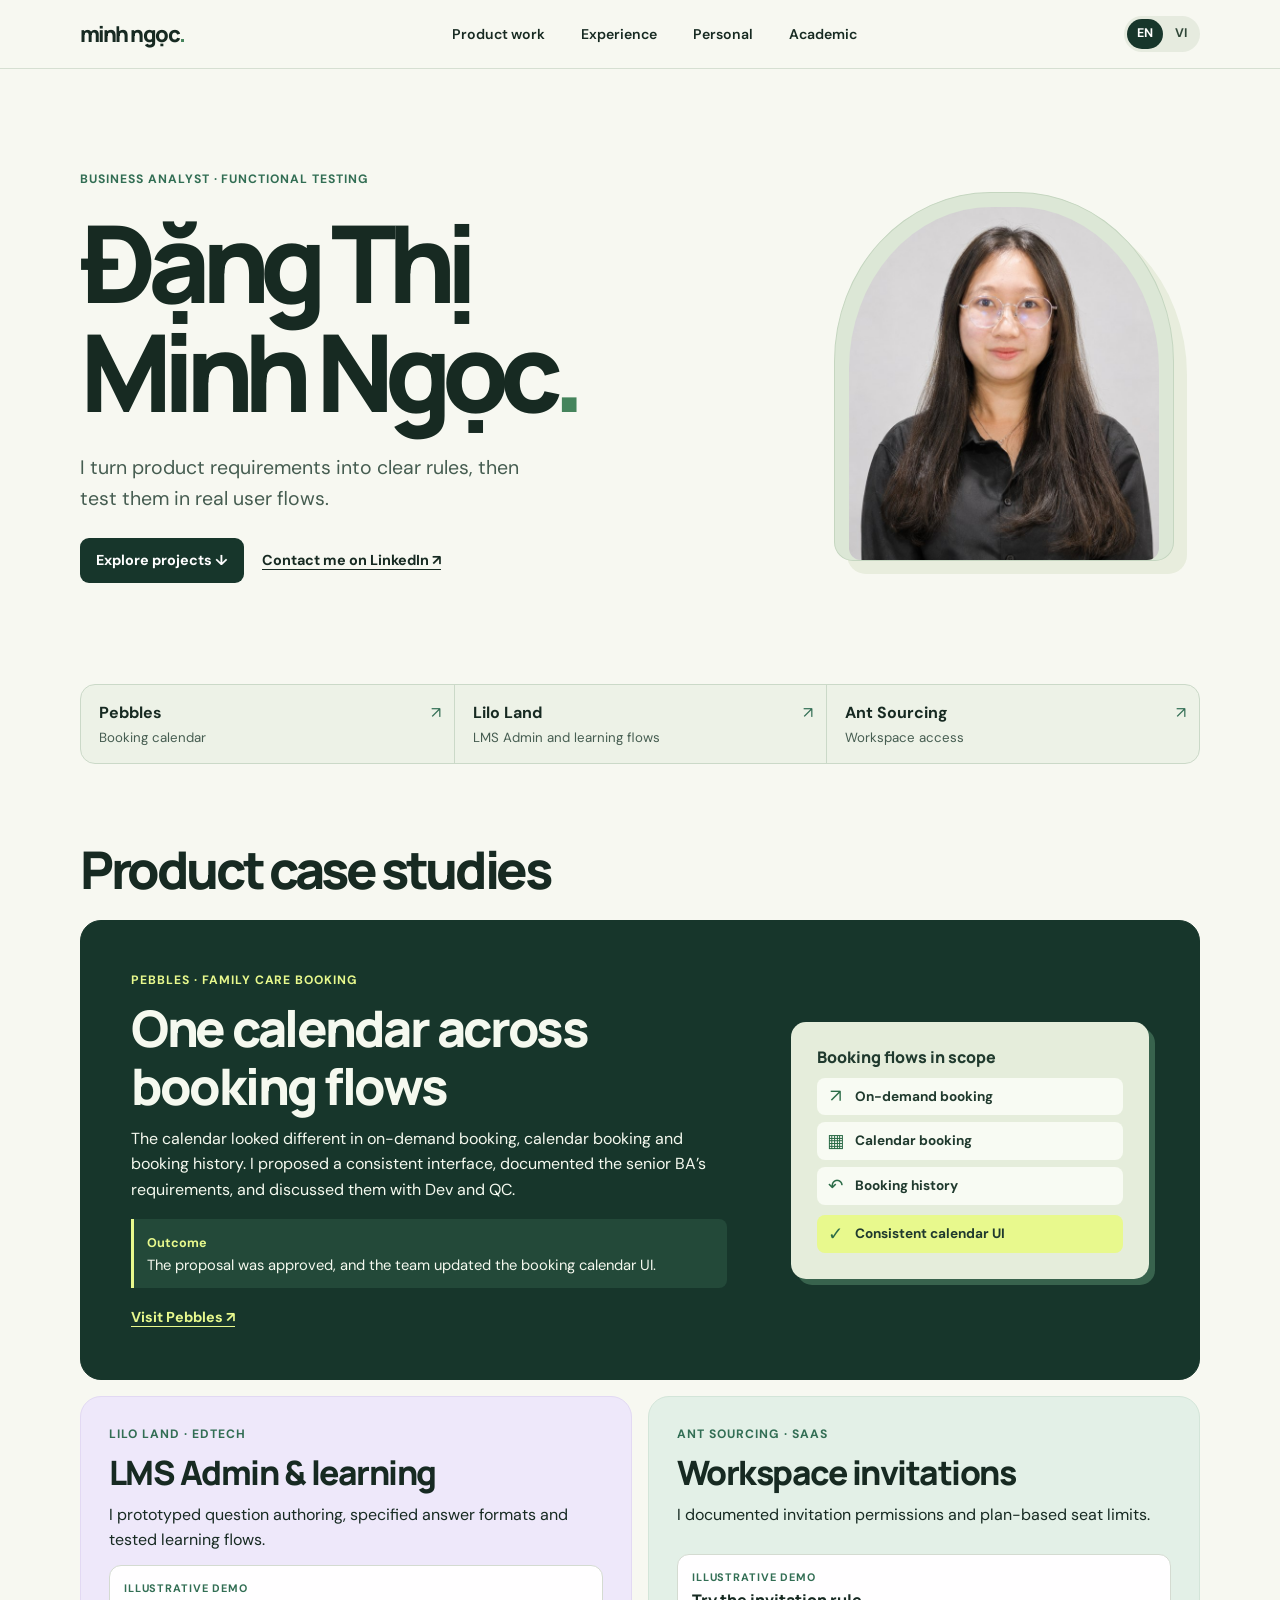
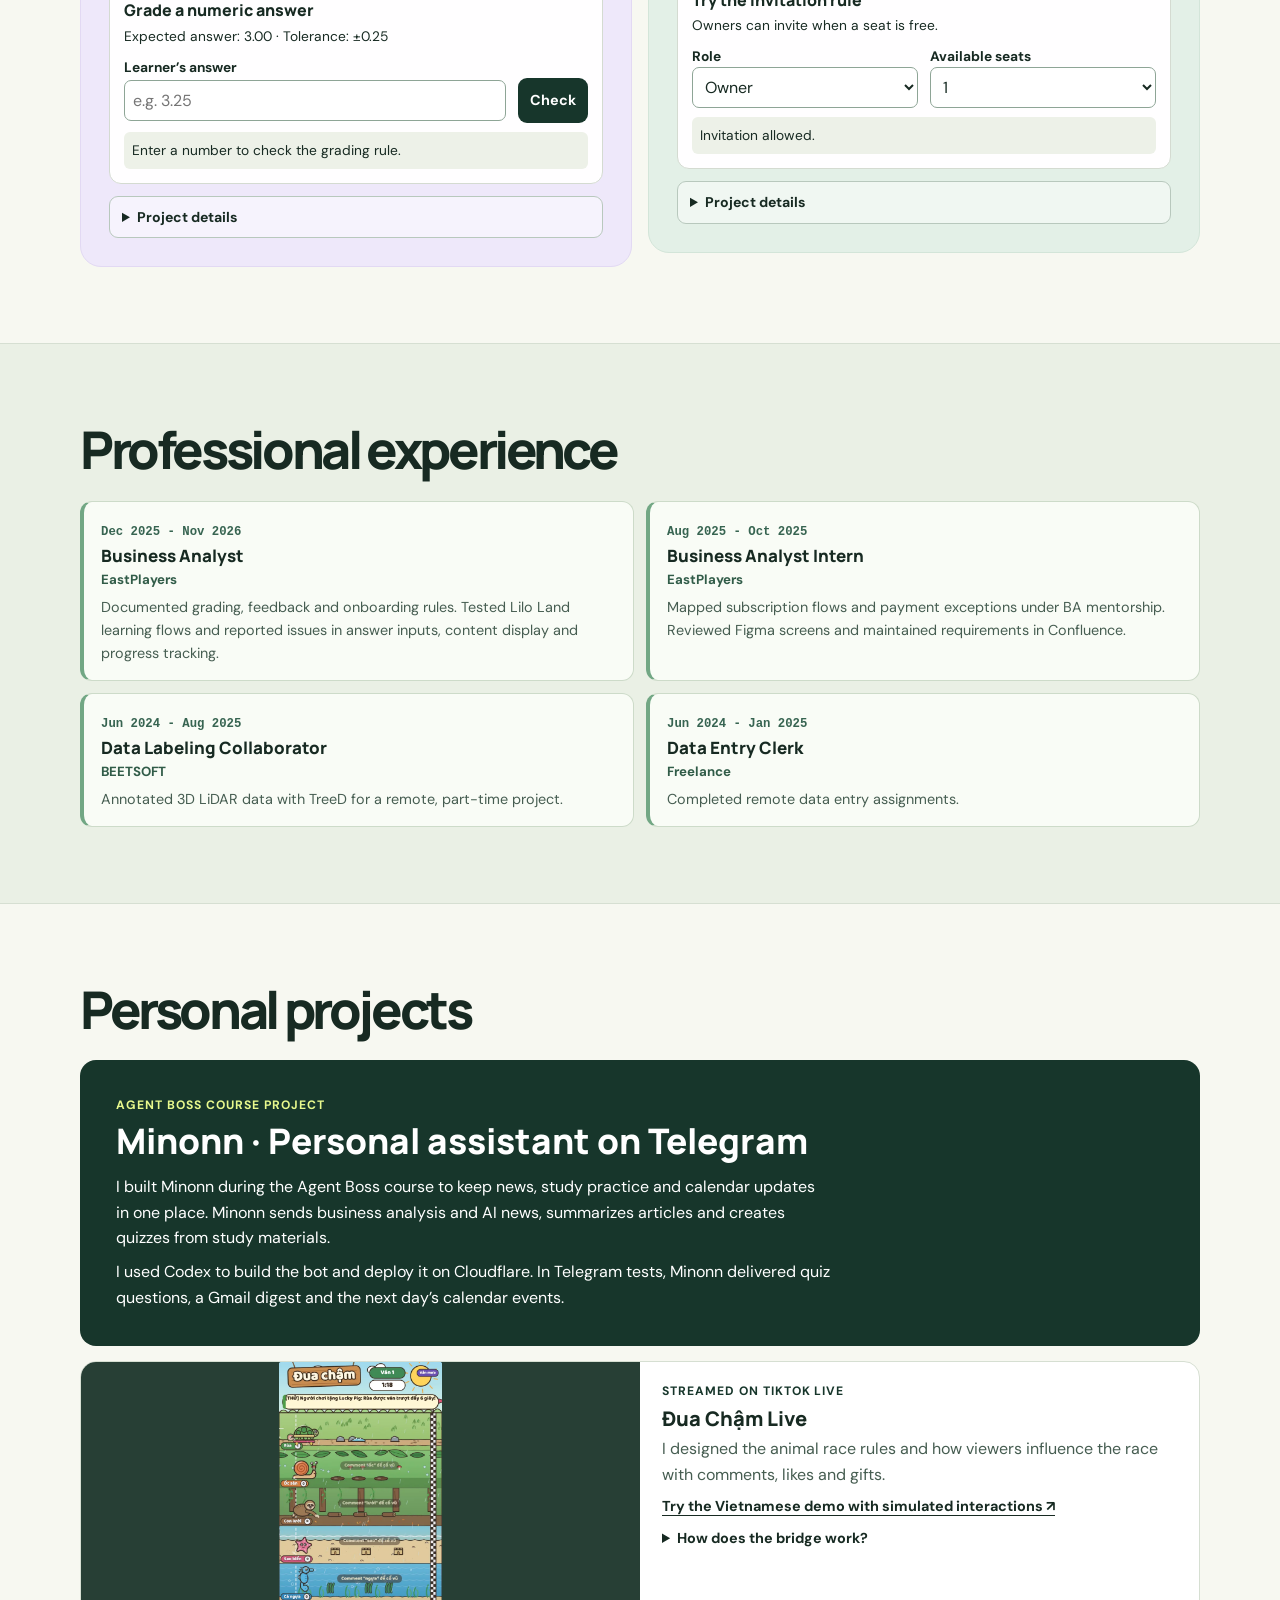
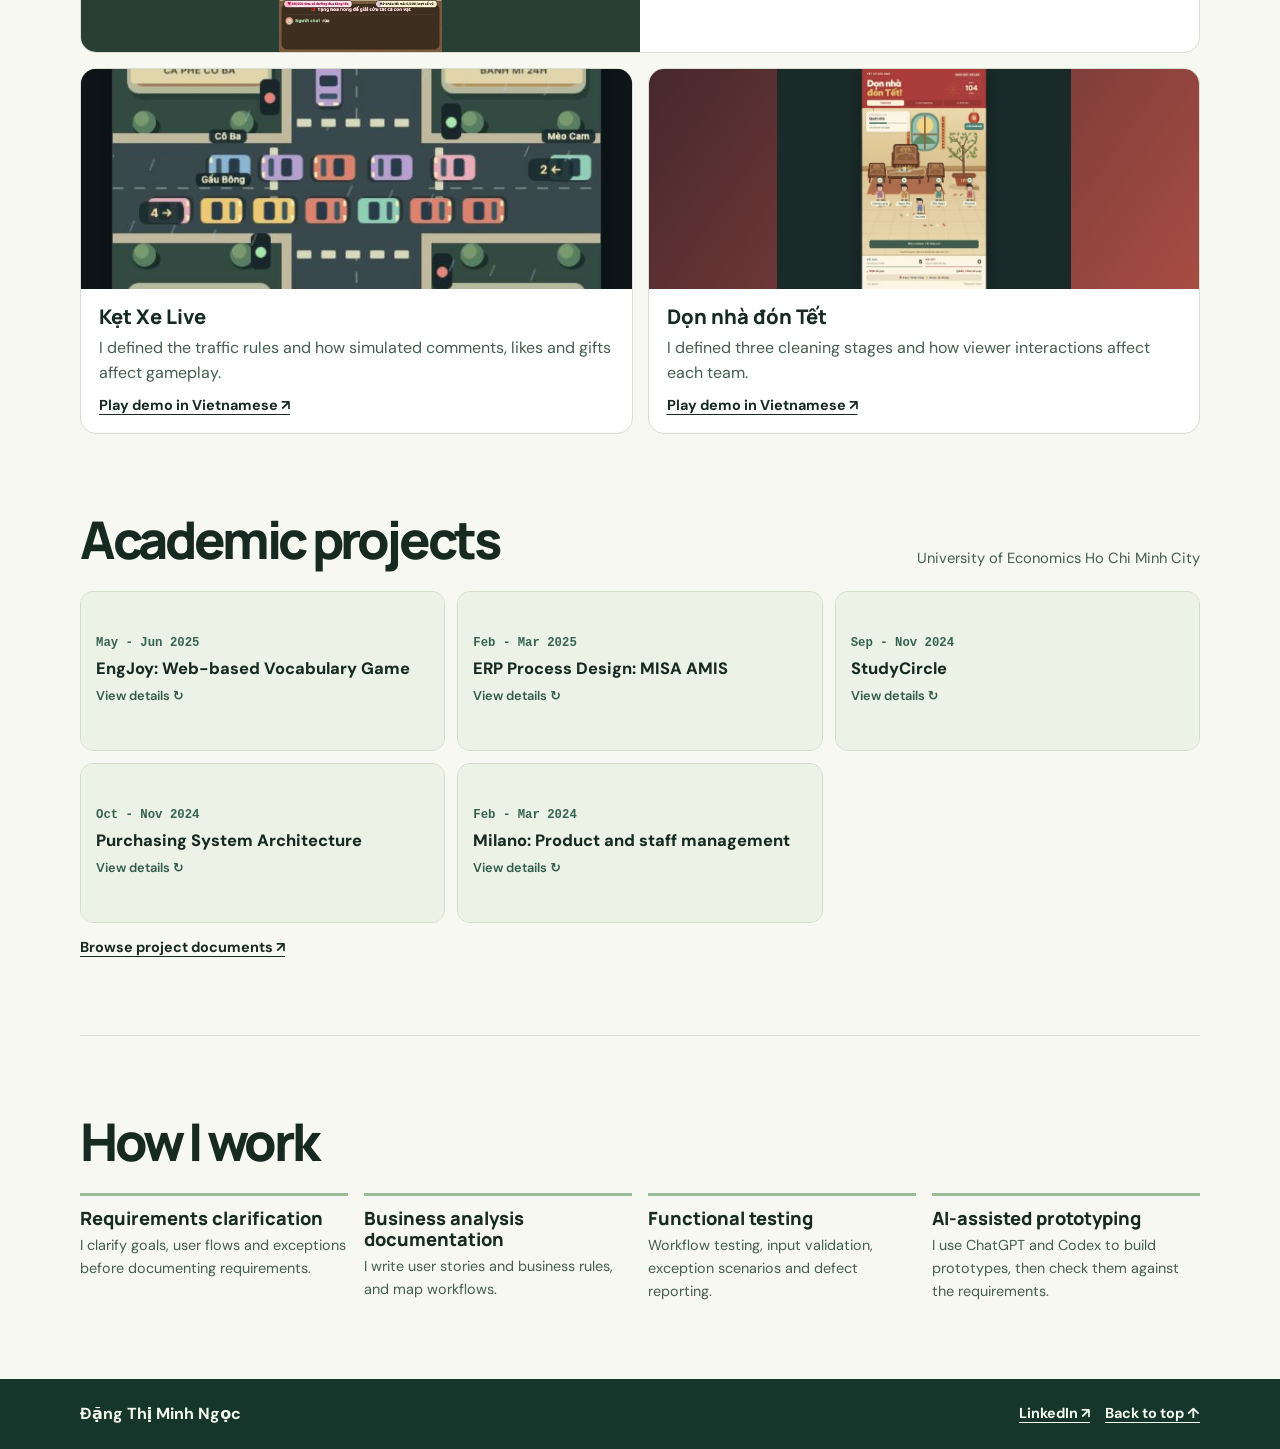
==== commit da58a47b: "Update Business Analyst profile and add Minonn project" ====
--- a/index.html
+++ b/index.html
@@ -5,7 +5,7 @@
 <meta name="viewport" content="width=device-width,initial-scale=1">
 <meta name="description" content="Đặng Thị Minh Ngọc’s portfolio of business analysis, functional testing and AI-assisted prototyping.">
 <title>Minh Ngọc · Business Analyst Portfolio</title>
-<link rel="stylesheet" href="style.css?v=20261113-1">
+<link rel="stylesheet" href="style.css?v=20261113-3">
 <script src="portfolio.js?v=20261112-4" defer></script>
 </head>
 <body>
@@ -28,10 +28,10 @@
 <main id="main">
   <section class="shell hero">
     <div class="hero-copy">
-      <p data-vi="Junior Business Analyst · Kiểm thử chức năng" class="eyebrow">Junior Business Analyst · Functional Testing</p>
+      <p data-vi="Business Analyst · Kiểm thử chức năng" class="eyebrow">Business Analyst · Functional Testing</p>
       <h1>Đặng Thị<br>Minh Ngọc<span>.</span></h1>
       <p data-vi="Mình chuyển yêu cầu sản phẩm thành quy tắc rõ ràng, rồi kiểm tra chúng trên luồng người dùng thực tế." class="intro">I turn product requirements into clear rules, then test them in real user flows.</p>
-      <div class="actions"><a data-vi="Xem dự án công việc ↓" href="#work" class="button">Explore product work ↓</a><a data-vi="LinkedIn ↗" href="https://www.linkedin.com/in/minhngoc2004" class="text-link">LinkedIn ↗</a></div>
+      <div class="actions"><a data-vi="Xem dự án ↓" href="#work" class="button">Explore projects ↓</a><a data-vi="Liên hệ qua LinkedIn ↗" href="https://www.linkedin.com/in/minhngoc2004" class="text-link">Contact me on LinkedIn ↗</a></div>
     </div>
     <figure class="hero-photo"><img src="portrait-ngoc.jpg" alt="Portrait of Đặng Thị Minh Ngọc" data-vi-alt="Ảnh chân dung Đặng Thị Minh Ngọc" width="648" height="810" fetchpriority="high"></figure>
   </section>
@@ -135,7 +135,13 @@
   </section>
 
   <section class="shell personal" id="personal">
-    <header class="section-head"><h2 data-vi="Dự án cá nhân">Personal projects</h2><p data-vi="Game livestream làm cùng Codex, có bản chơi thử.">Playable livestream prototypes built with Codex.</p></header>
+    <header class="section-head"><h2 data-vi="Dự án cá nhân">Personal projects</h2></header>
+    <article class="minonn-card" id="minonn">
+      <p class="eyebrow" data-vi="Dự án khóa Agent Boss">Agent Boss course project</p>
+      <h3 data-vi="Minonn · Trợ lý cá nhân trên Telegram">Minonn · Personal assistant on Telegram</h3>
+      <p data-vi="Mình làm Minonn trong khóa Agent Boss để gom việc đọc tin, ôn bài và xem lịch vào một chỗ. Minonn gửi bản tin về Business Analyst và AI, tóm tắt bài viết và tạo câu hỏi ôn tập từ tài liệu học.">I built Minonn during the Agent Boss course to keep news, study practice and calendar updates in one place. Minonn sends business analysis and AI news, summarizes articles and creates quizzes from study materials.</p>
+      <p data-vi="Mình dùng Codex để xây bot và đưa lên Cloudflare. Khi thử trên Telegram, Minonn đã gửi câu hỏi ôn tập, bản tóm tắt Gmail và lịch hẹn ngày hôm sau.">I used Codex to build the bot and deploy it on Cloudflare. In Telegram tests, Minonn delivered quiz questions, a Gmail digest and the next day’s calendar events.</p>
+    </article>
     <div class="personal-grid">
       <article class="game-card featured-game" id="dua-cham">
         <a class="game-shot slow-shot" href="dua-cham-live.html" aria-label="Try Đua Chậm Live" data-vi-aria-label="Chơi thử Đua Chậm Live"><img src="dua-cham-live.webp" alt="Animal racers on the Đua Chậm Live track" data-vi-alt="Các con vật trên đường đua Đua Chậm Live" width="540" height="960"></a>
@@ -220,9 +226,10 @@
   <section class="shell skills" id="skills">
     <header class="section-head"><h2 data-vi="Cách mình làm việc">How I work</h2></header>
     <div class="skills-grid">
-      <div><h3 data-vi="Phân tích nghiệp vụ">Business analysis</h3><p data-vi="Viết user story, quy tắc nghiệp vụ, sơ đồ quy trình và rà soát bản mẫu.">User stories, business rules, process diagrams and prototype review.</p></div>
+      <div><h3 data-vi="Làm rõ yêu cầu">Requirements clarification</h3><p data-vi="Làm rõ mục tiêu, luồng người dùng và các trường hợp ngoại lệ trước khi viết yêu cầu.">I clarify goals, user flows and exceptions before documenting requirements.</p></div>
+      <div><h3 data-vi="Viết tài liệu nghiệp vụ">Business analysis documentation</h3><p data-vi="Viết user story, quy tắc nghiệp vụ và sơ đồ quy trình.">I write user stories and business rules, and map workflows.</p></div>
       <div><h3 data-vi="Kiểm thử chức năng">Functional testing</h3><p data-vi="Kiểm thử luồng, kiểm tra dữ liệu nhập, tình huống ngoại lệ và ghi nhận lỗi.">Workflow testing, input validation, exception scenarios and defect reporting.</p></div>
-      <div><h3 data-vi="Làm việc với AI">AI-assisted work</h3><p data-vi="Dùng ChatGPT và Codex để soạn nháp yêu cầu và dựng bản mẫu. Mình đối chiếu kết quả với yêu cầu trước khi dùng.">ChatGPT and Codex for requirements drafts and prototypes. I review the output against the requirements.</p></div>
+      <div><h3 data-vi="Dùng AI để dựng bản mẫu">AI-assisted prototyping</h3><p data-vi="Dùng ChatGPT và Codex để dựng bản mẫu rồi đối chiếu kết quả với yêu cầu.">I use ChatGPT and Codex to build prototypes, then check them against the requirements.</p></div>
     </div>
   </section>
 </main>
--- a/style.css
+++ b/style.css
@@ -94,6 +94,16 @@
 .company{font-size:.83rem;color:#315c48}
 .timeline p{color:var(--muted);font-size:.9rem;margin-top:4px}
 .personal-grid{display:grid;grid-template-columns:repeat(2,minmax(0,1fr));gap:15px}
+.minonn-card{
+  padding:clamp(18px,4vw,36px);
+  margin-bottom:15px;
+  background:var(--dark);
+  color:var(--white);
+  border-radius:16px;
+}
+.minonn-card .eyebrow{color:var(--accent)}
+.minonn-card h3{font-size:clamp(1.45rem,4vw,2.2rem);margin:6px 0 12px}
+.minonn-card p:not(.eyebrow){max-width:65ch;margin-top:8px}
 .game-card{background:#fff;border:1px solid var(--line);border-radius:16px;overflow:hidden}
 .game-shot{display:block;aspect-ratio:2.5;overflow:hidden;background:#212a2b}
 .game-shot img{width:100%;height:100%;object-fit:cover;object-position:center 52%}
@@ -119,7 +129,7 @@
 .academic-folder{display:inline-block;margin-top:13px}
 @keyframes reveal-card{from{transform:perspective(600px) rotateY(-12deg);opacity:.5}to{transform:perspective(600px) rotateY(0);opacity:1}}
 .skills{border-top:1px solid var(--line)}
-.skills-grid{display:grid;grid-template-columns:repeat(3,1fr);gap:16px}
+.skills-grid{display:grid;grid-template-columns:repeat(4,minmax(0,1fr));gap:16px}
 .skills-grid div{padding-top:12px;border-top:3px solid #96bd97}
 .skills-grid h3{font-size:1.14rem;margin-bottom:5px}
 .skills-grid p{color:var(--muted);font-size:.9rem}
@@ -132,6 +142,7 @@
   .hero{gap:26px}
   .navigation nav{gap:12px}
   .academic-grid{grid-template-columns:repeat(2,minmax(0,1fr))}
+  .skills-grid{grid-template-columns:repeat(2,minmax(0,1fr))}
 }
 @media(max-width:590px){
   html{scroll-padding-top:126px}
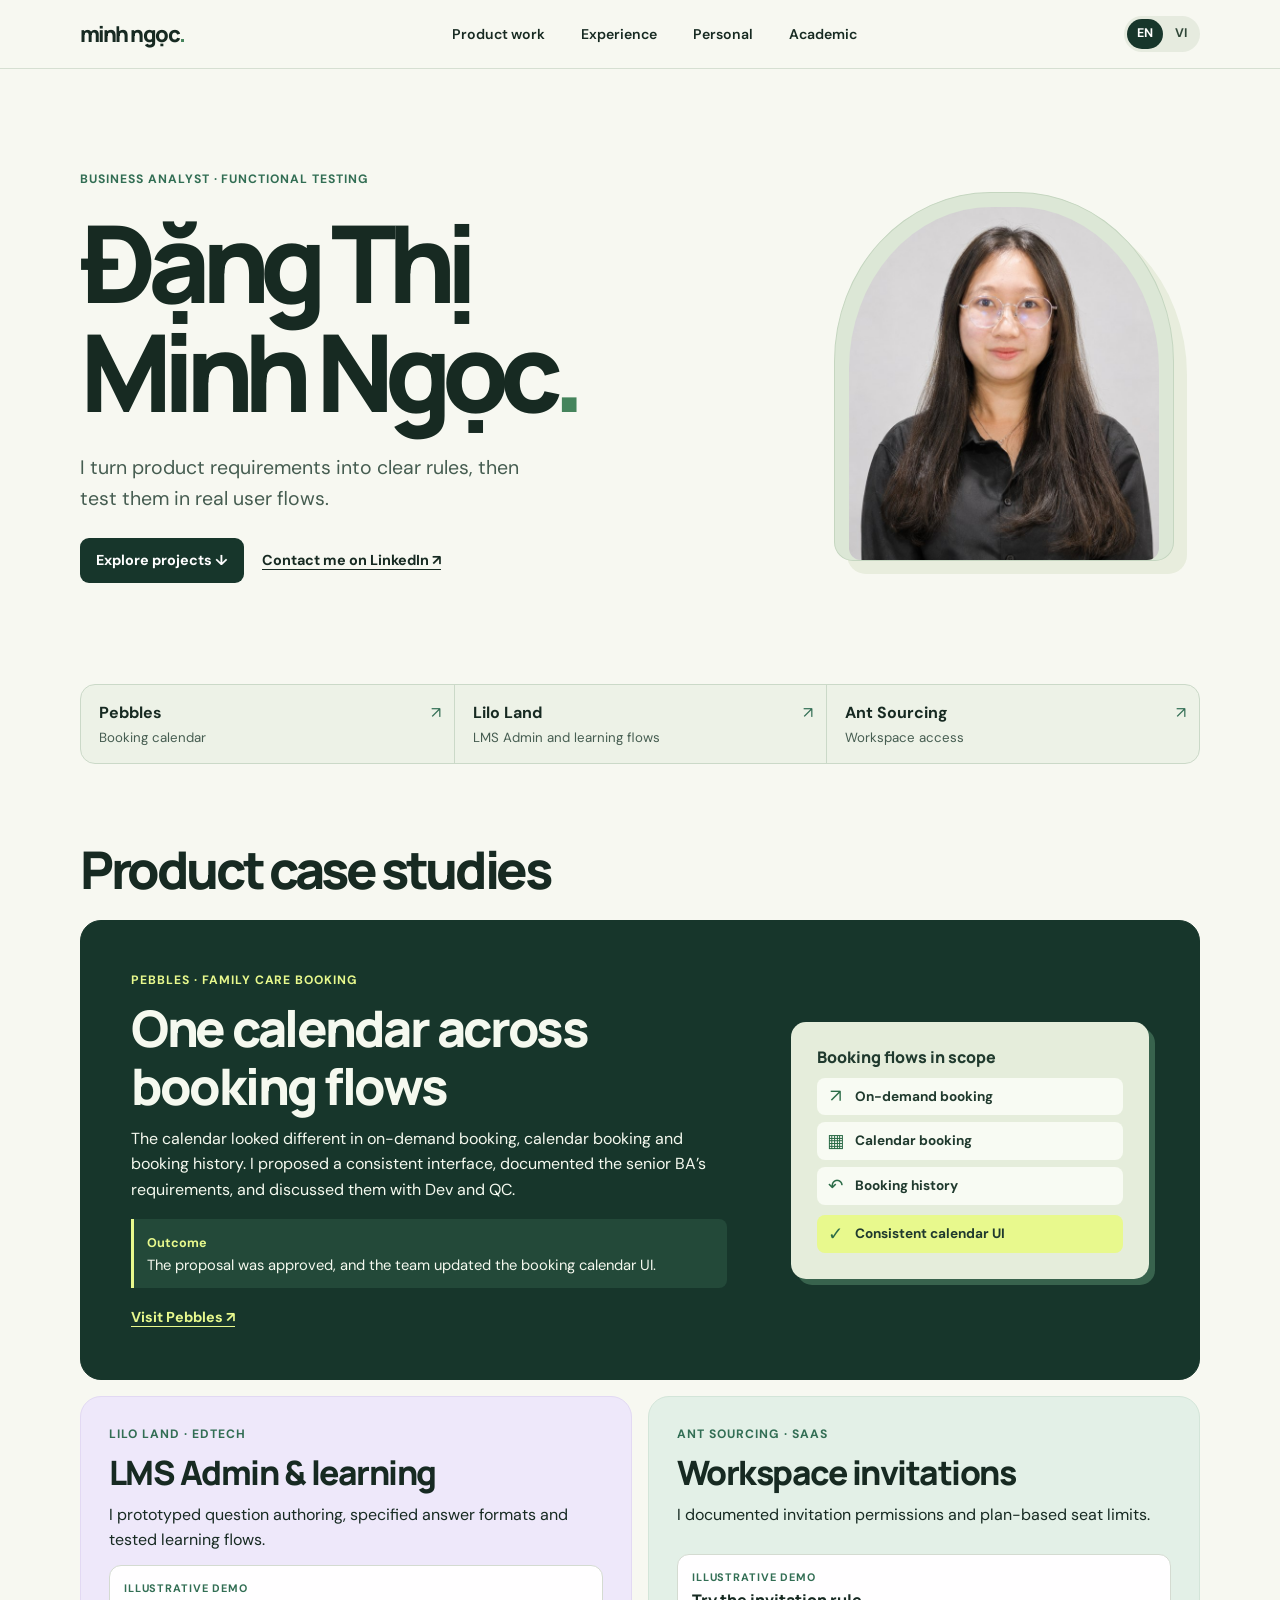
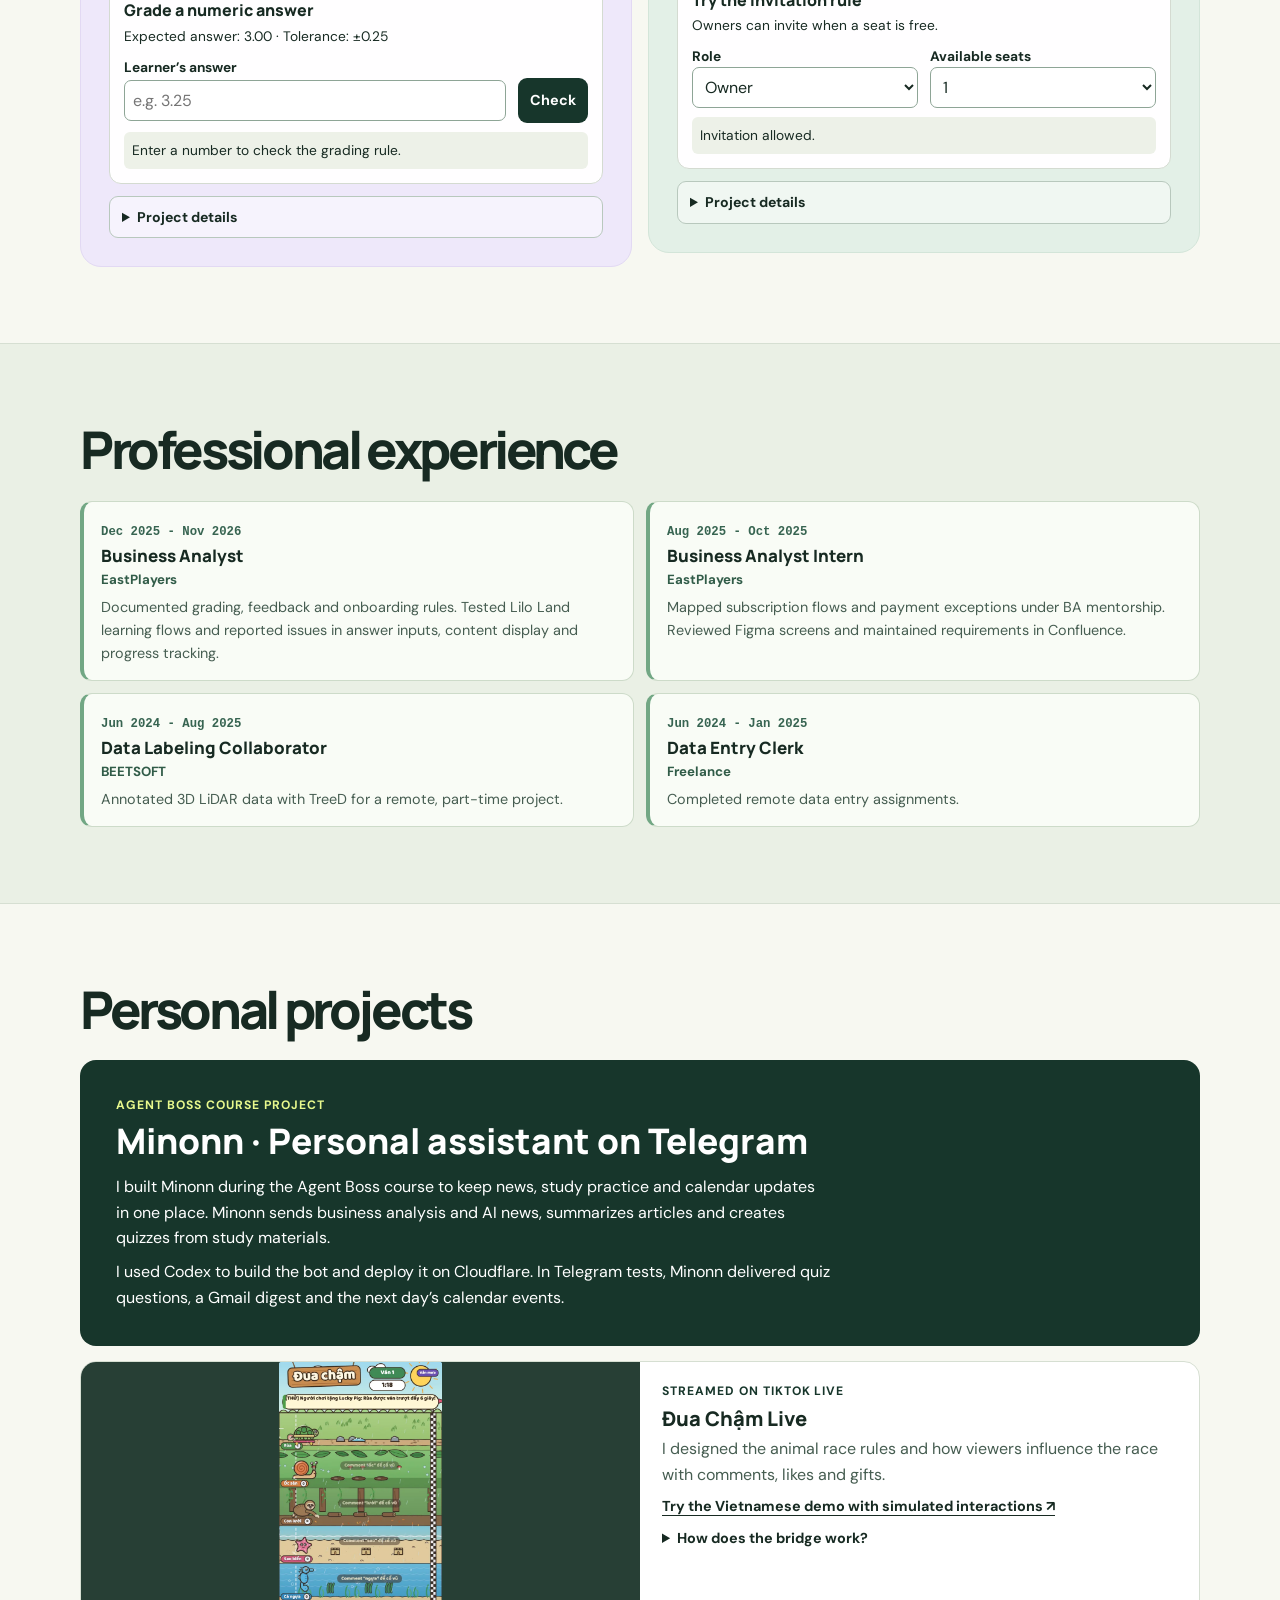
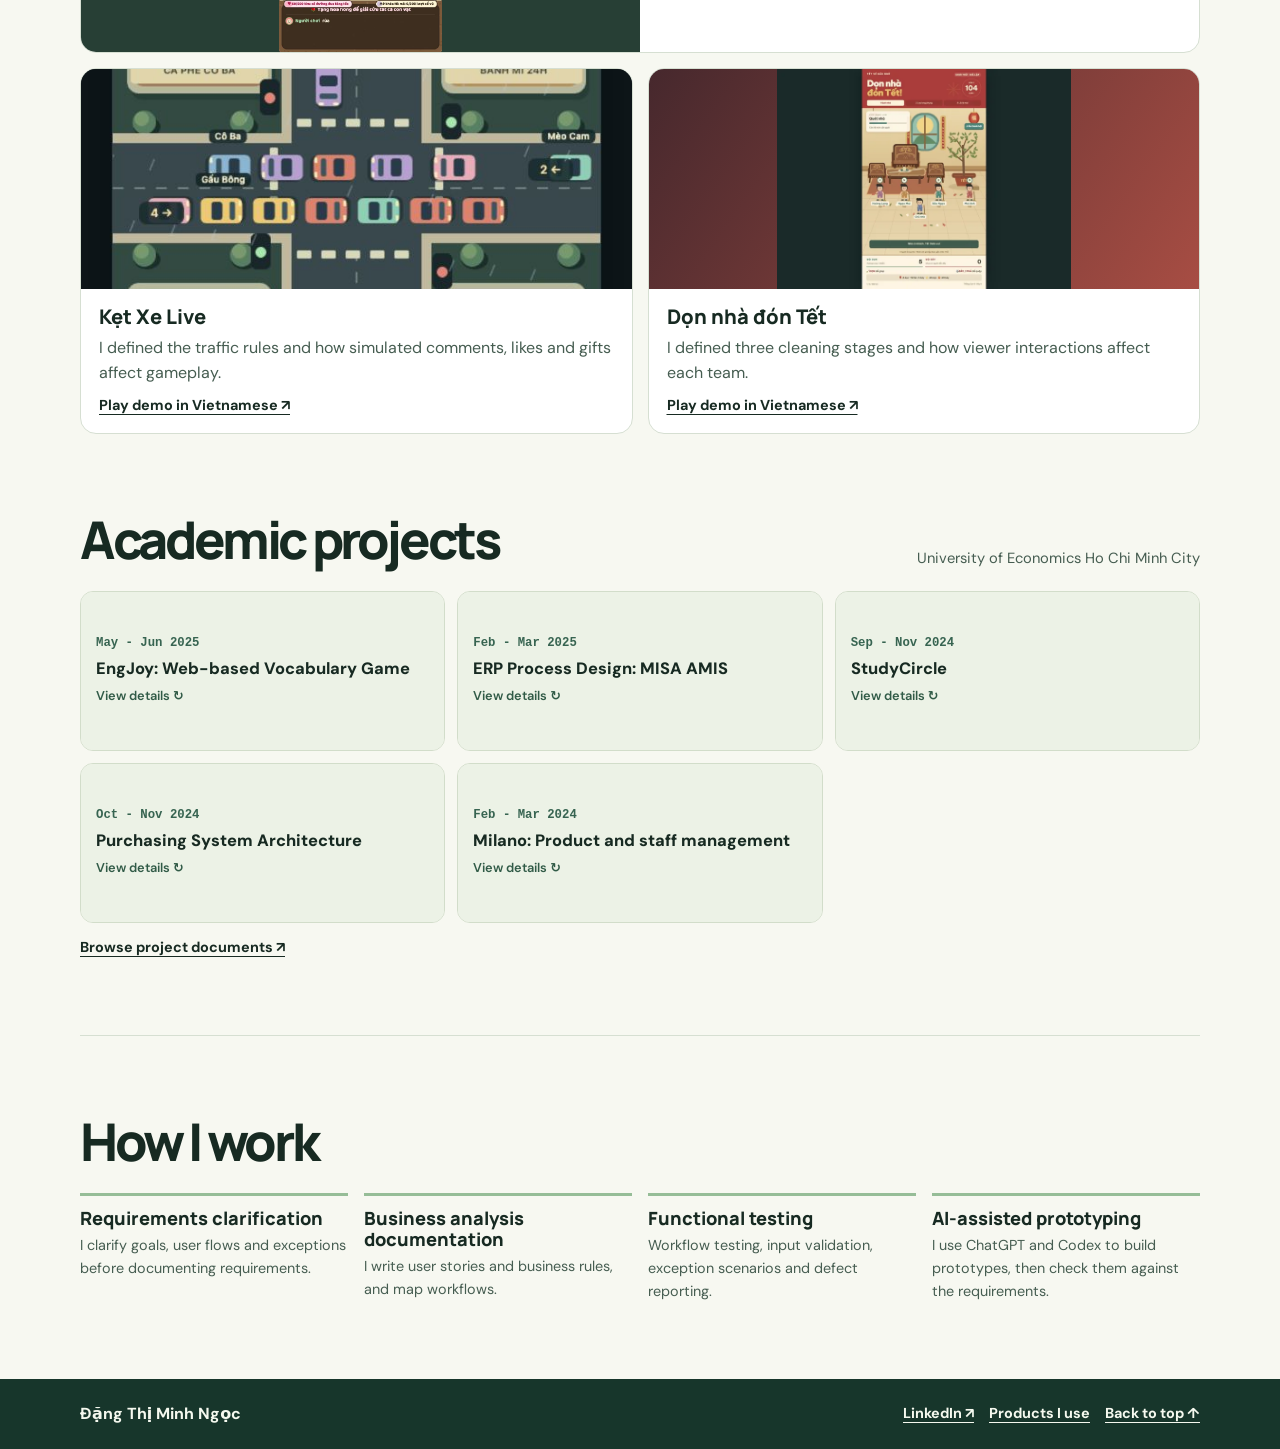
==== commit ff8581e8: "Link the recommendations page from the portfolio" ====
--- a/index.html
+++ b/index.html
@@ -233,6 +233,6 @@
     </div>
   </section>
 </main>
-<footer class="site-footer"><div class="shell footer"><span>Đặng Thị Minh Ngọc</span><a data-vi="LinkedIn ↗" href="https://www.linkedin.com/in/minhngoc2004" class="text-link">LinkedIn ↗</a><a data-vi="Về đầu trang ↑" href="#main" class="text-link">Back to top ↑</a></div></footer>
+<footer class="site-footer"><div class="shell footer"><span>Đặng Thị Minh Ngọc</span><a data-vi="LinkedIn ↗" href="https://www.linkedin.com/in/minhngoc2004" class="text-link">LinkedIn ↗</a><a data-vi="Sản phẩm mình dùng" href="san-pham.html" class="text-link">Products I use</a><a data-vi="Về đầu trang ↑" href="#main" class="text-link">Back to top ↑</a></div></footer>
 </body>
 </html>
